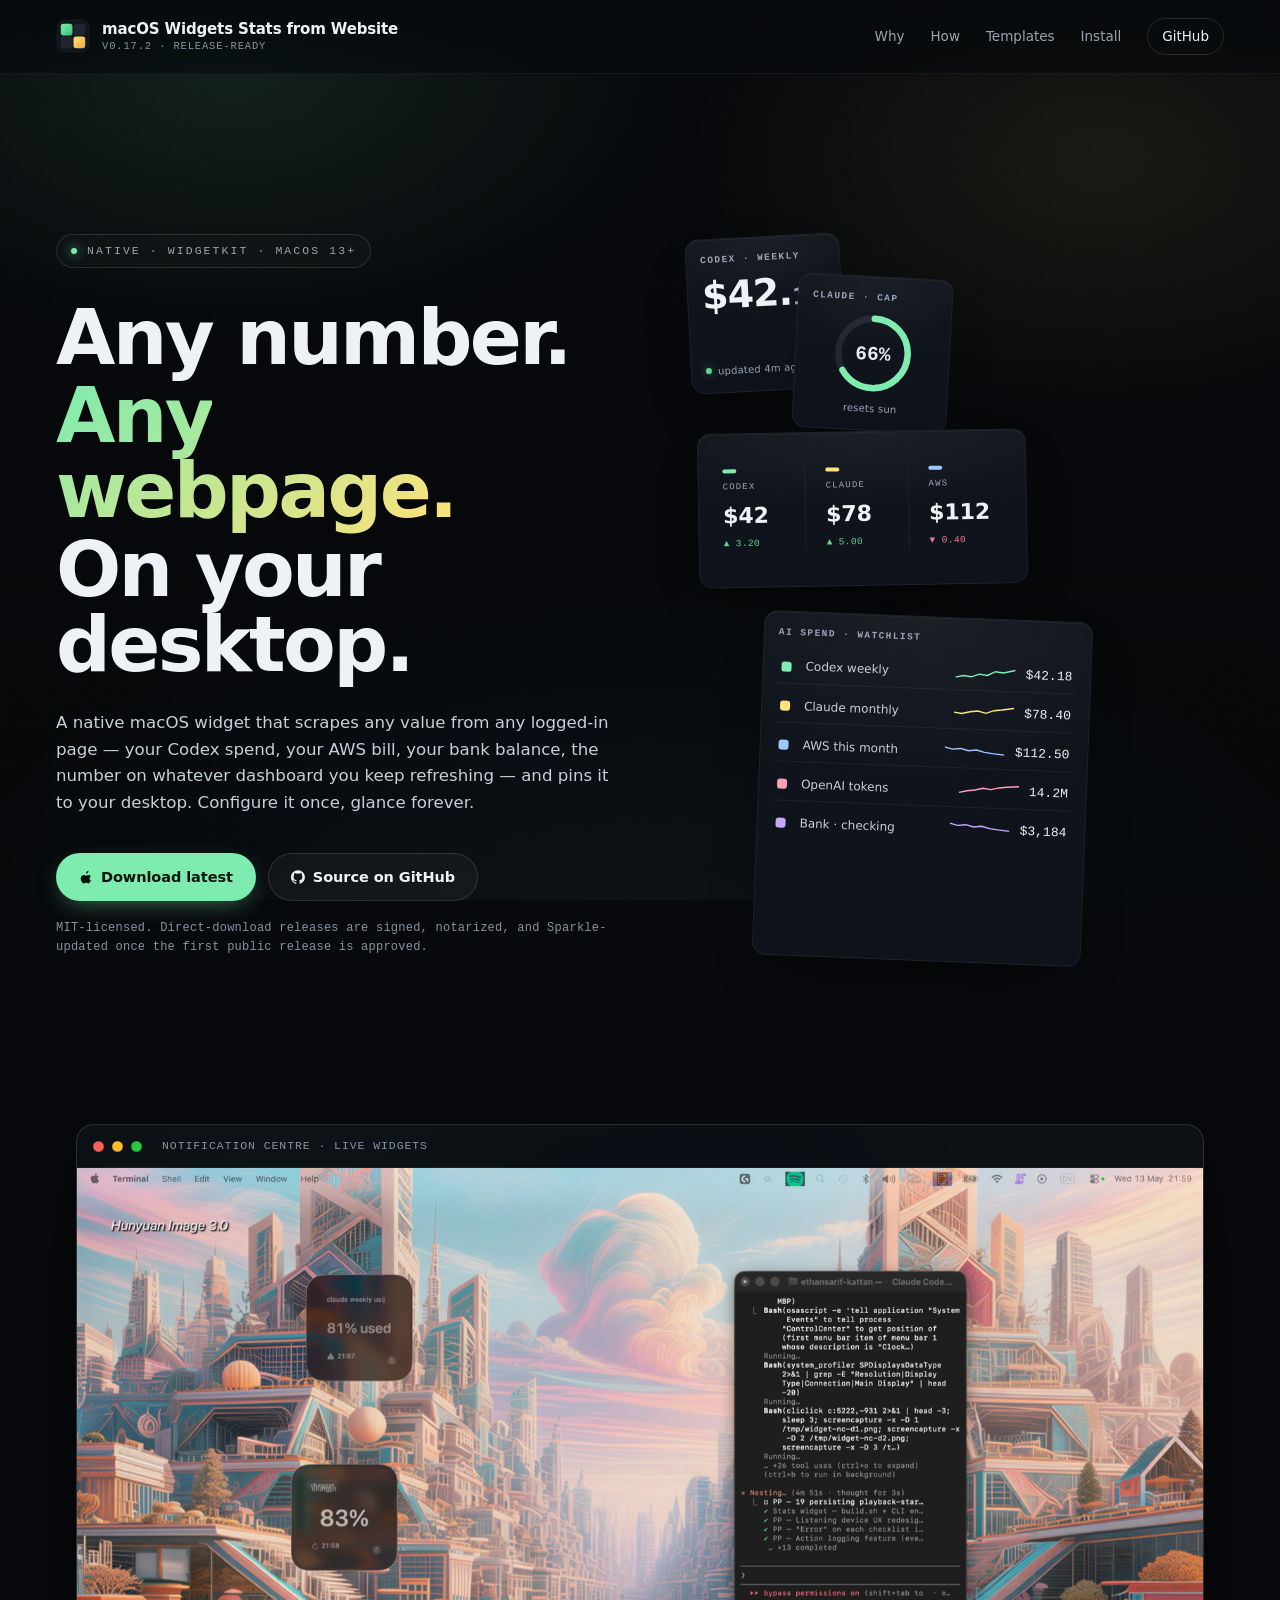
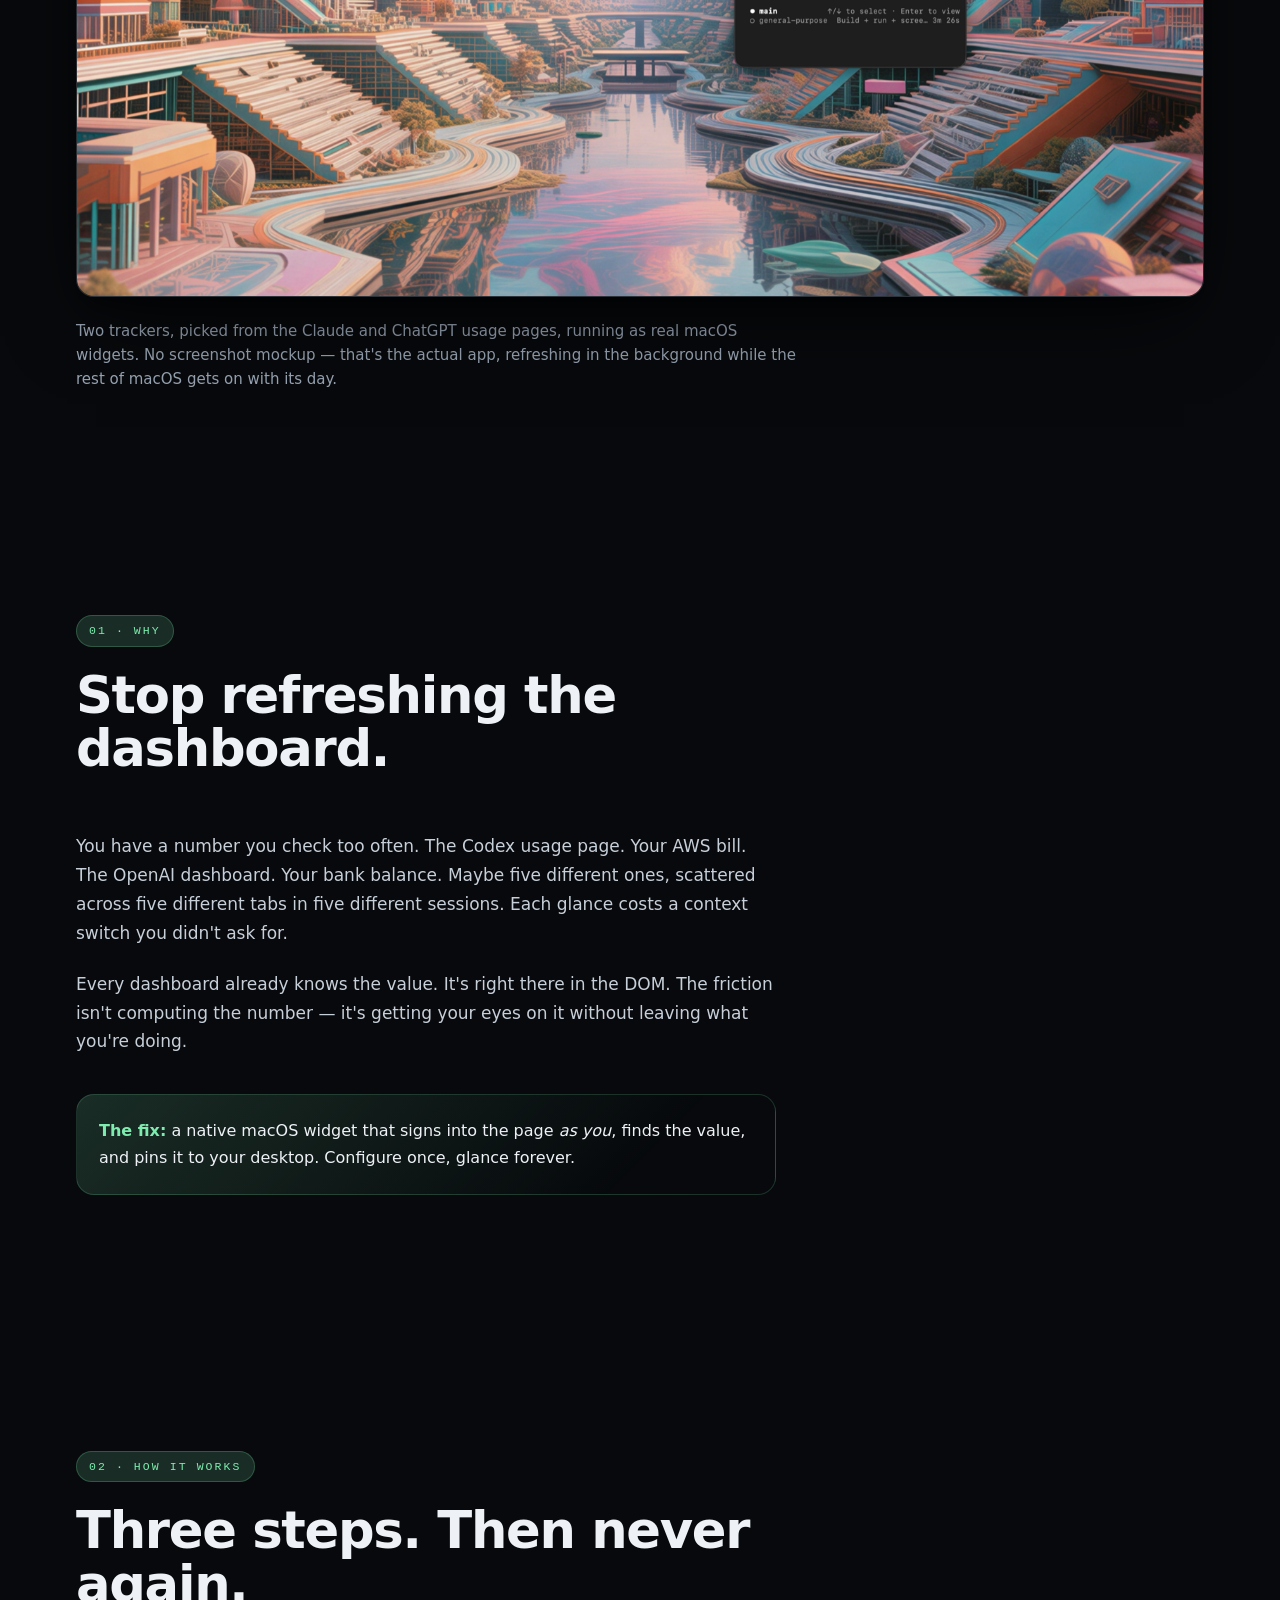
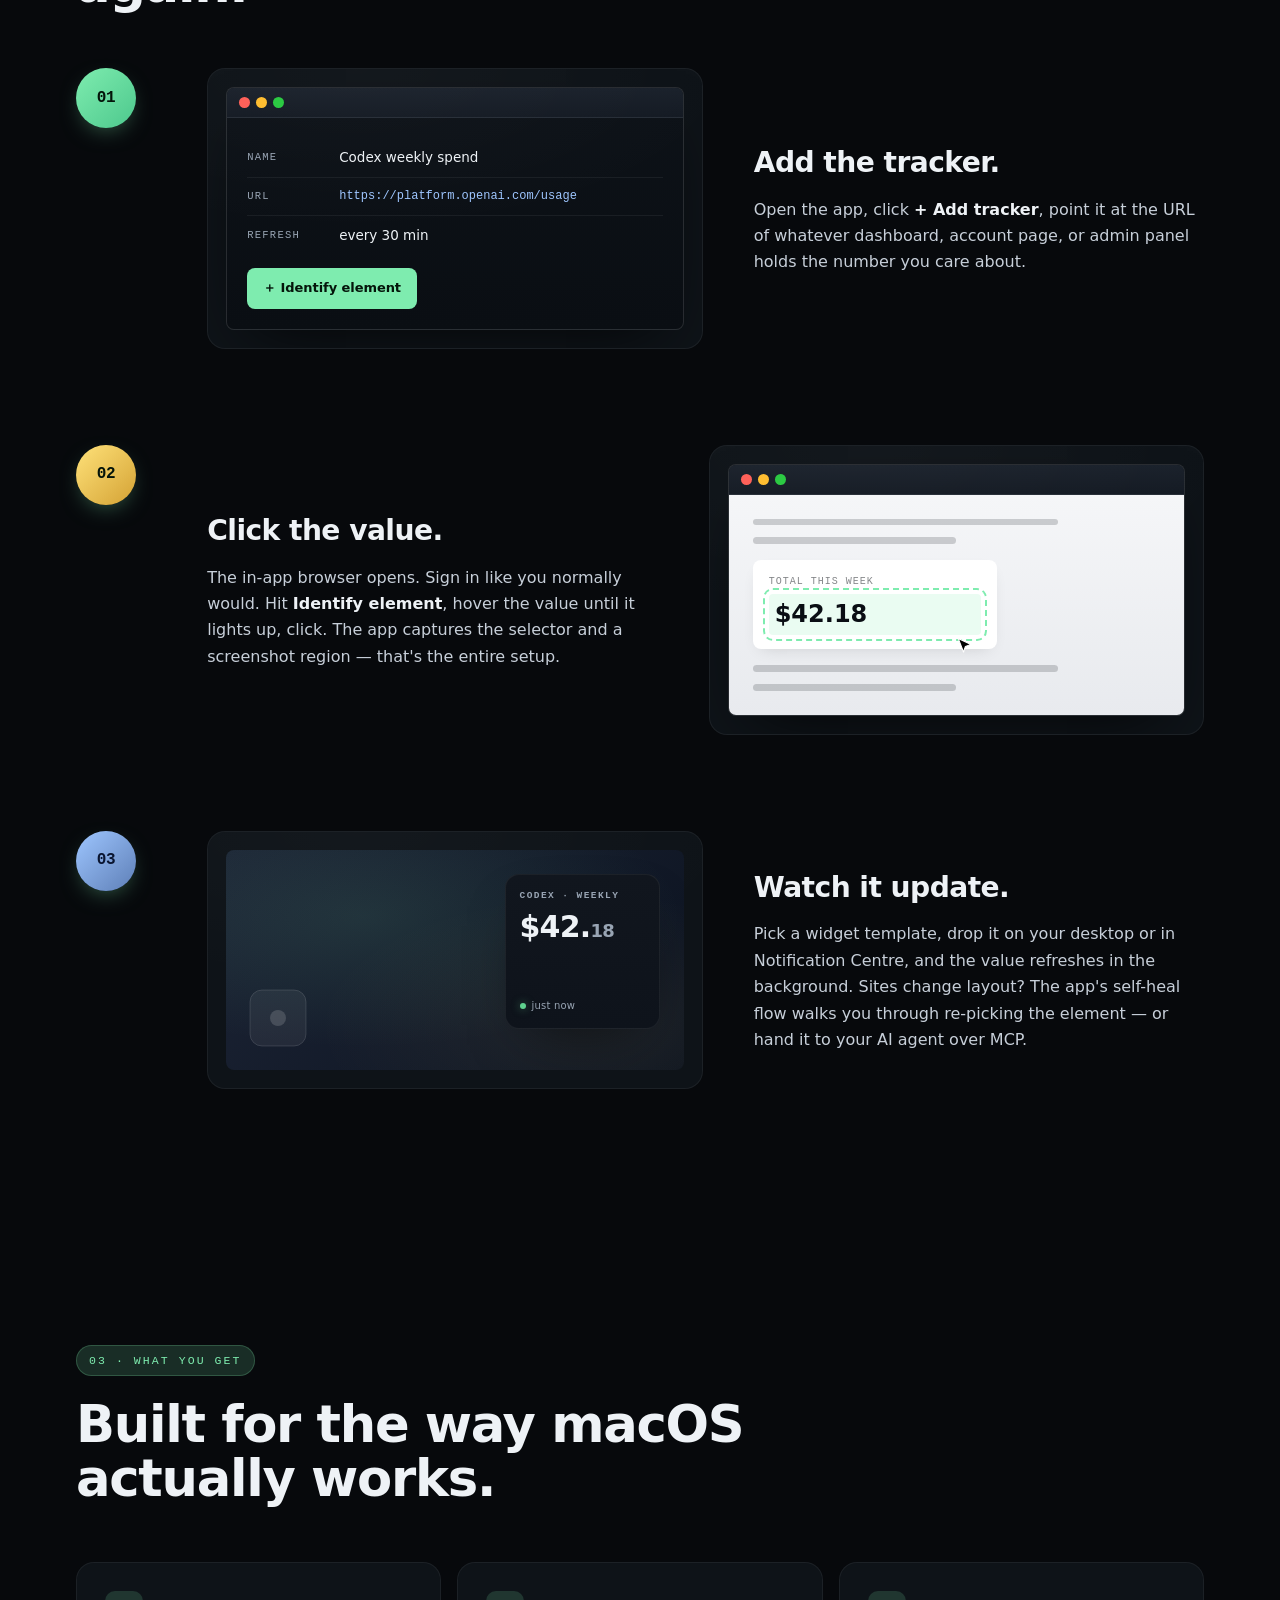
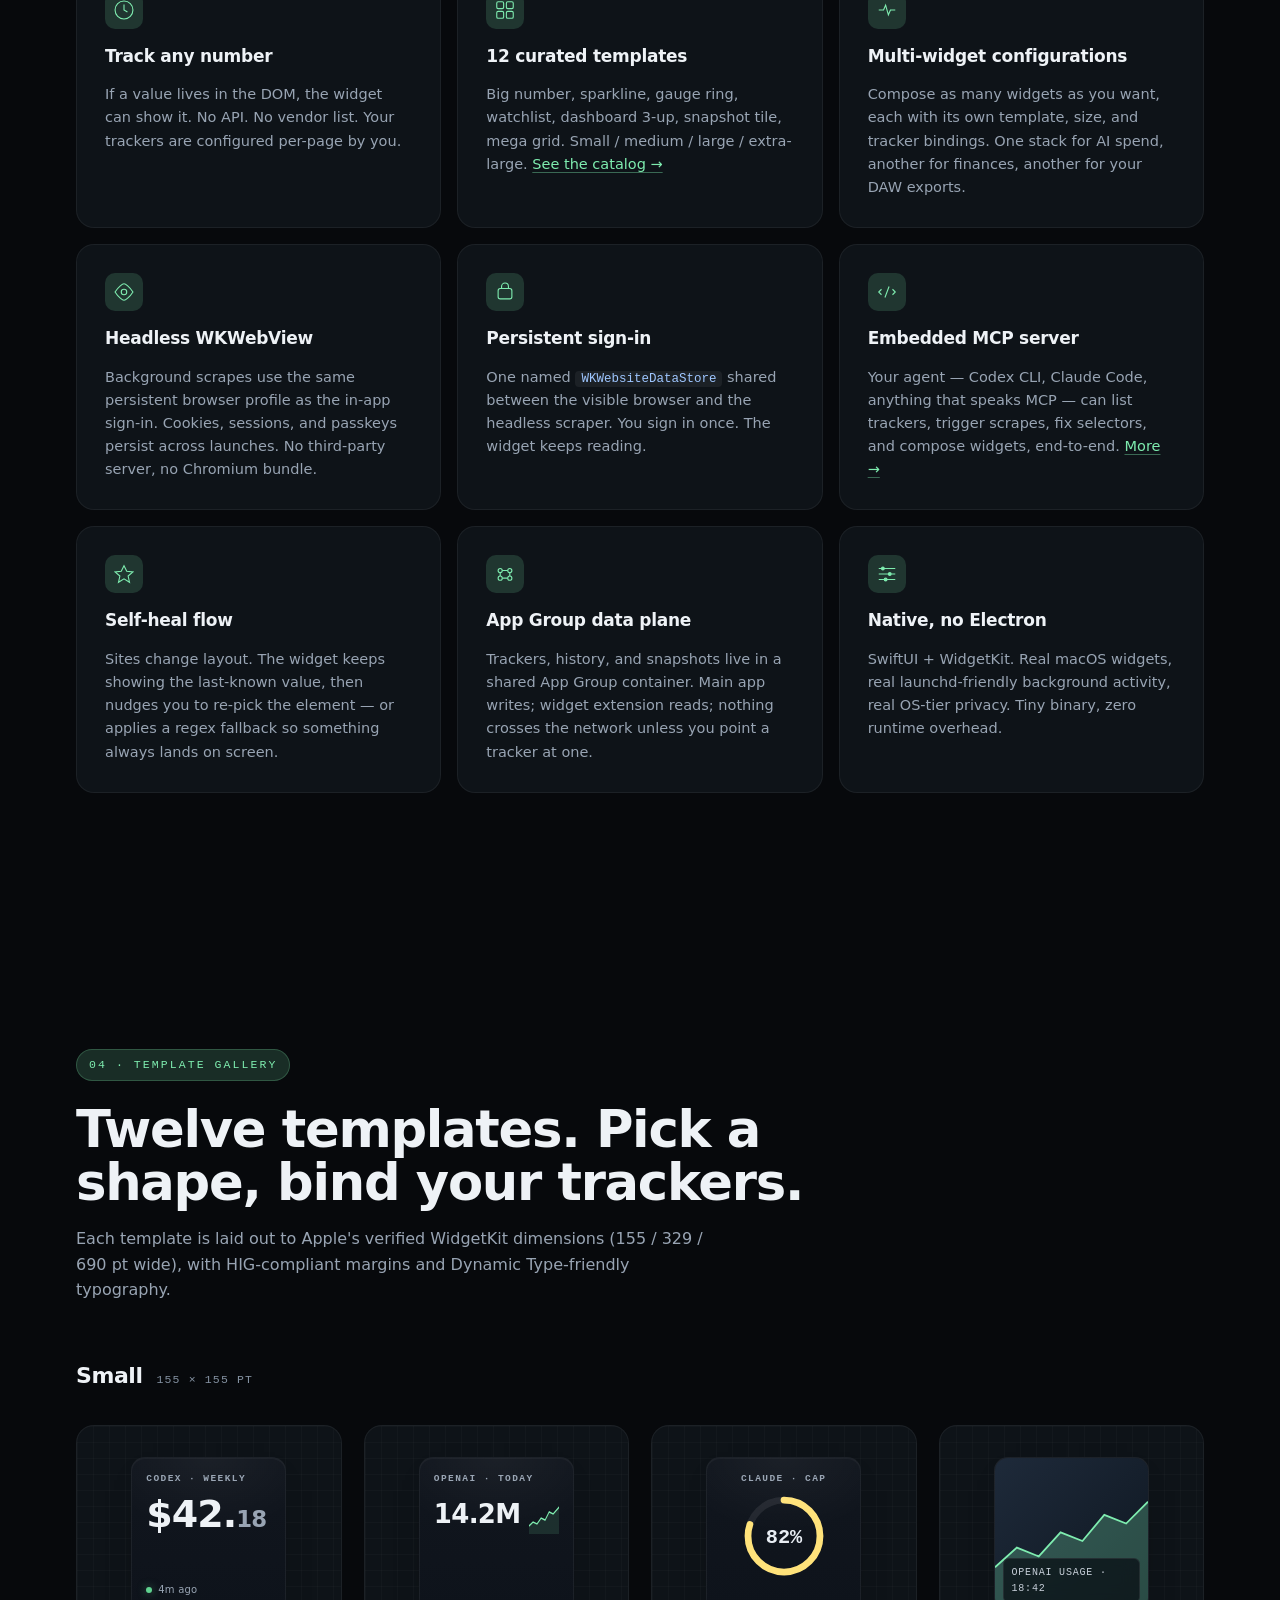
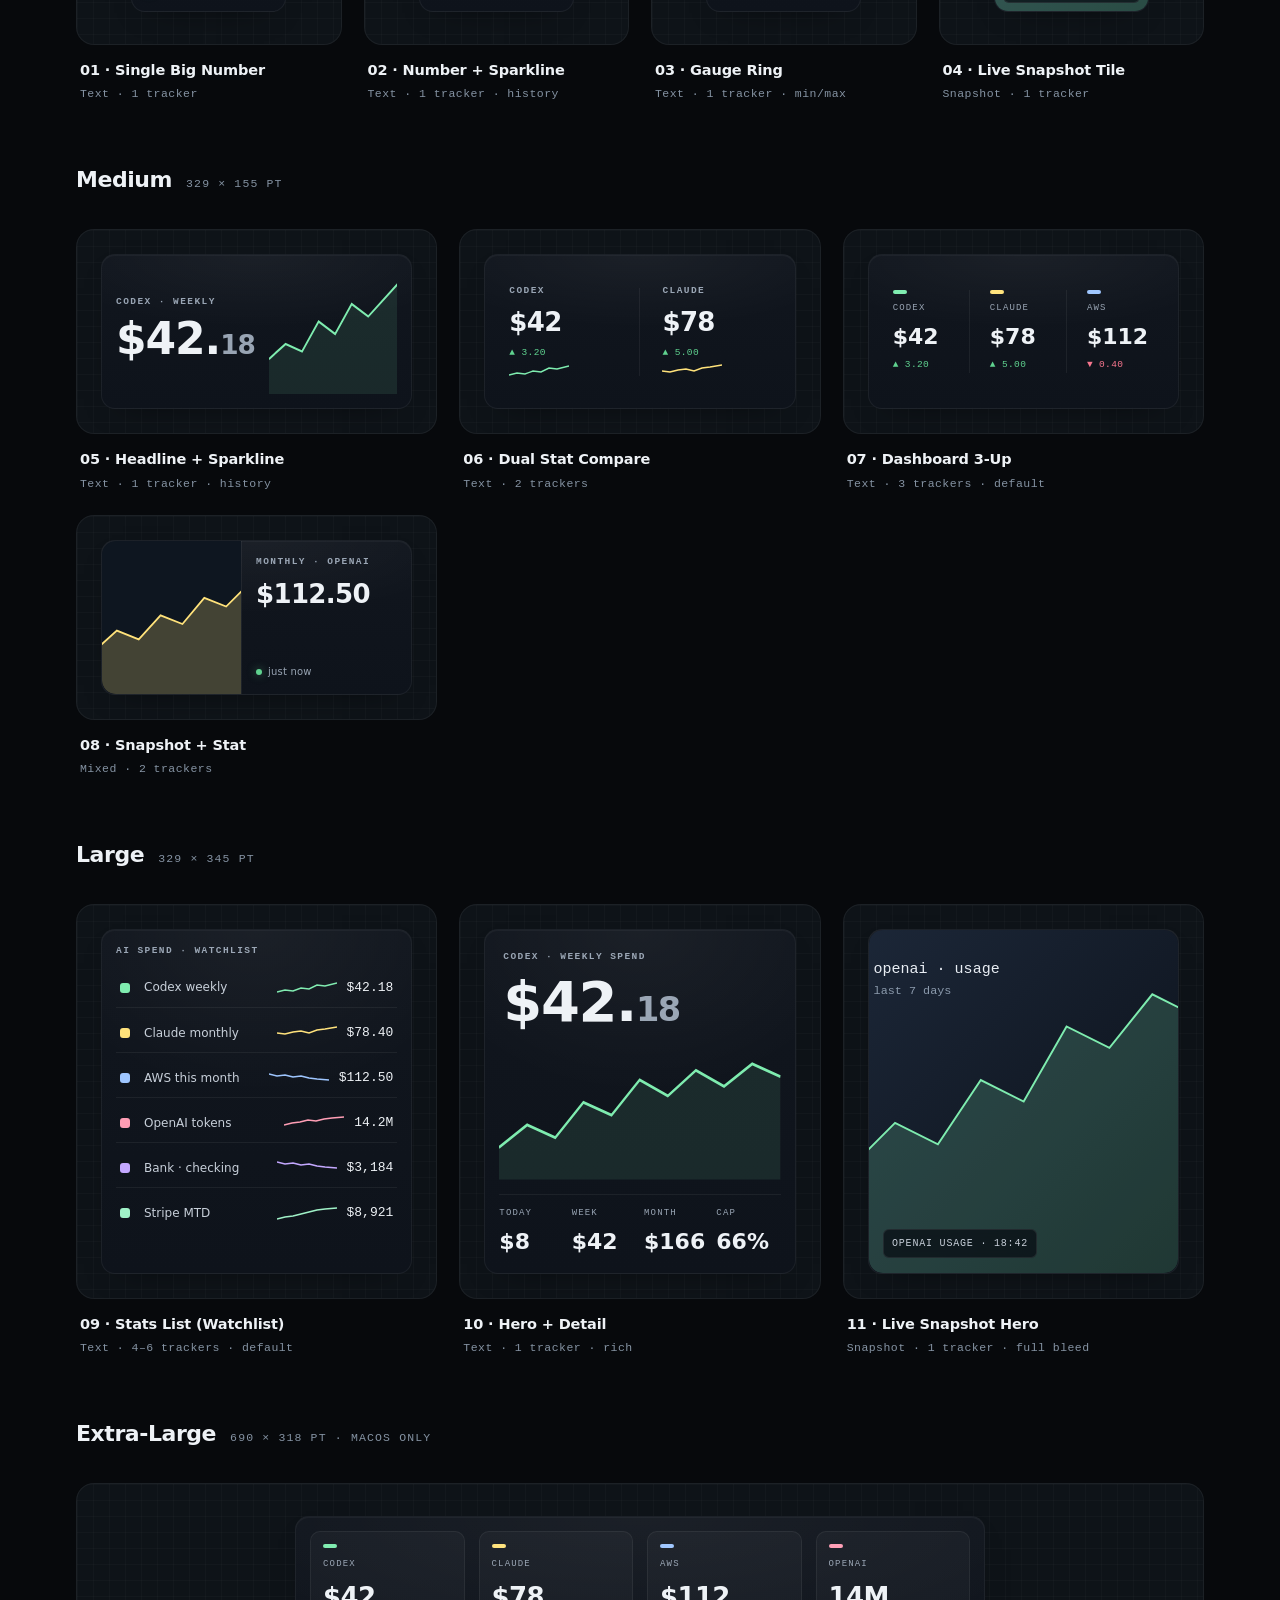
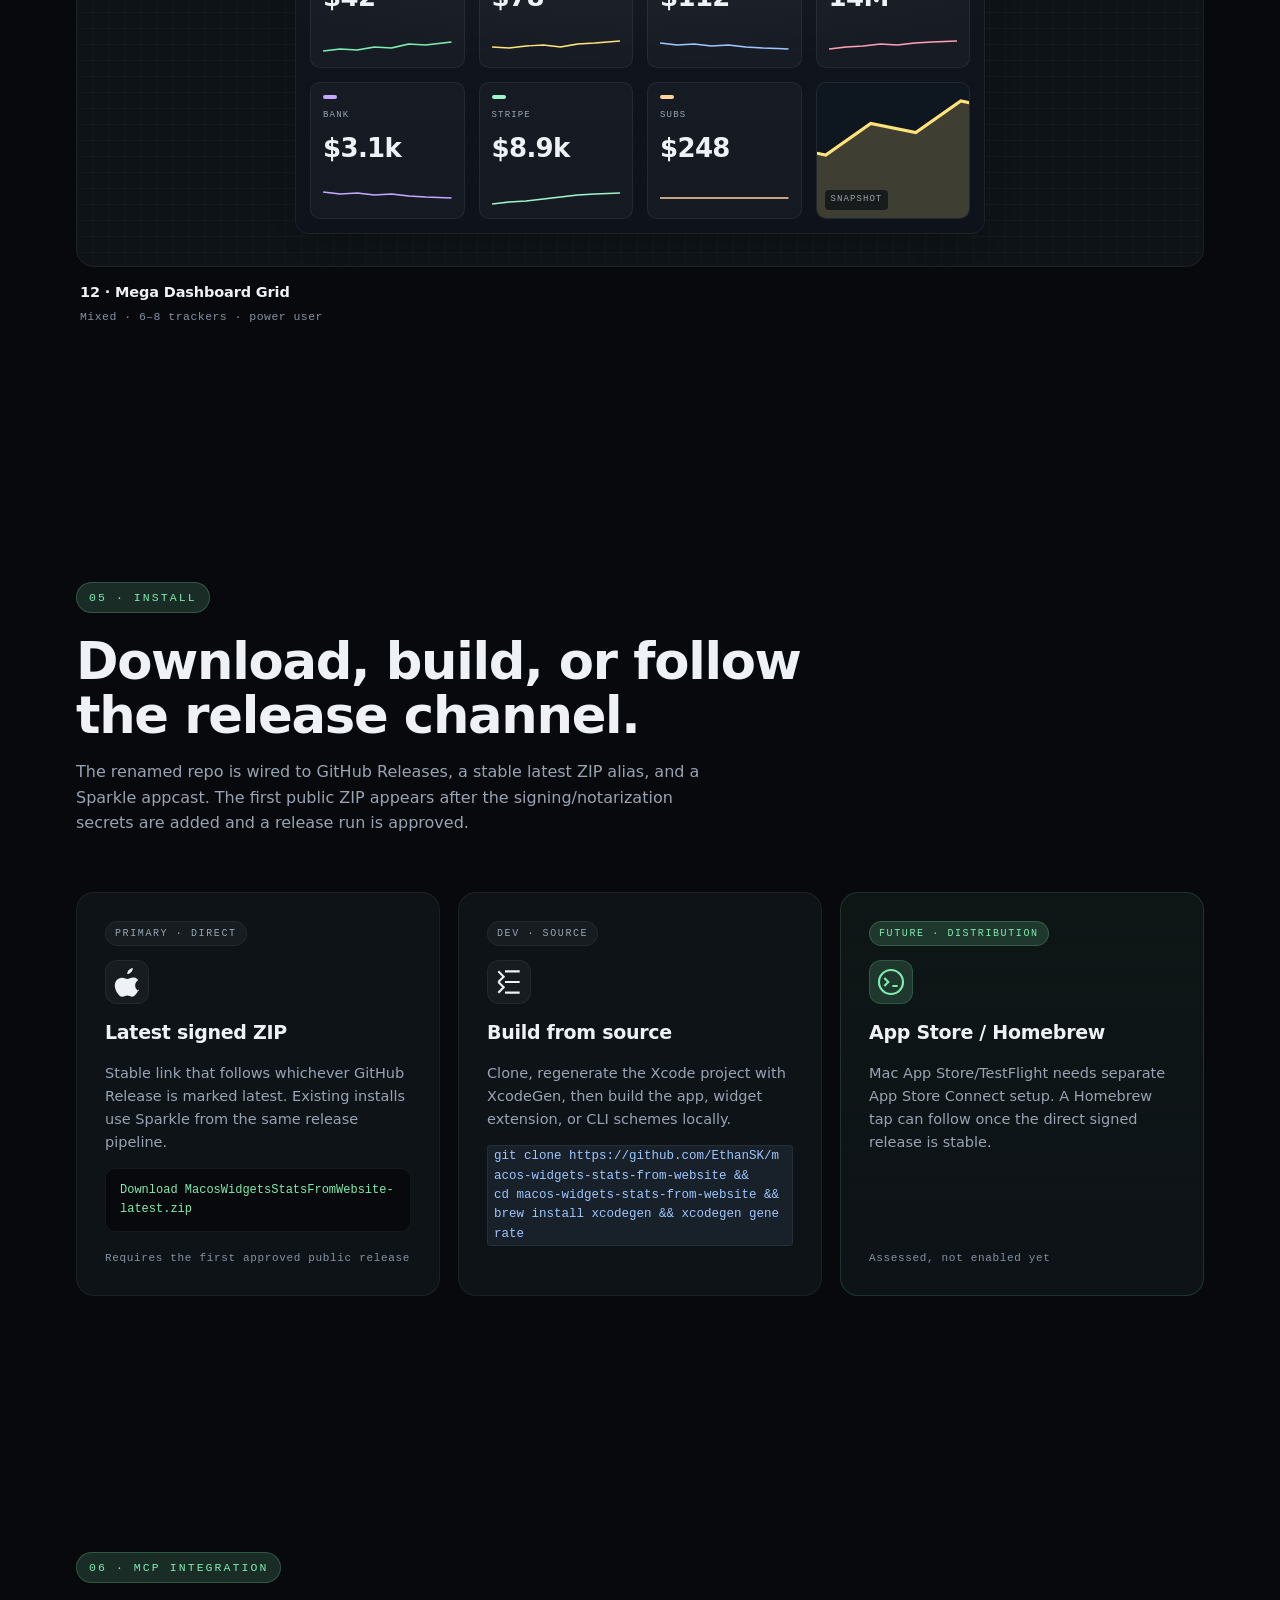
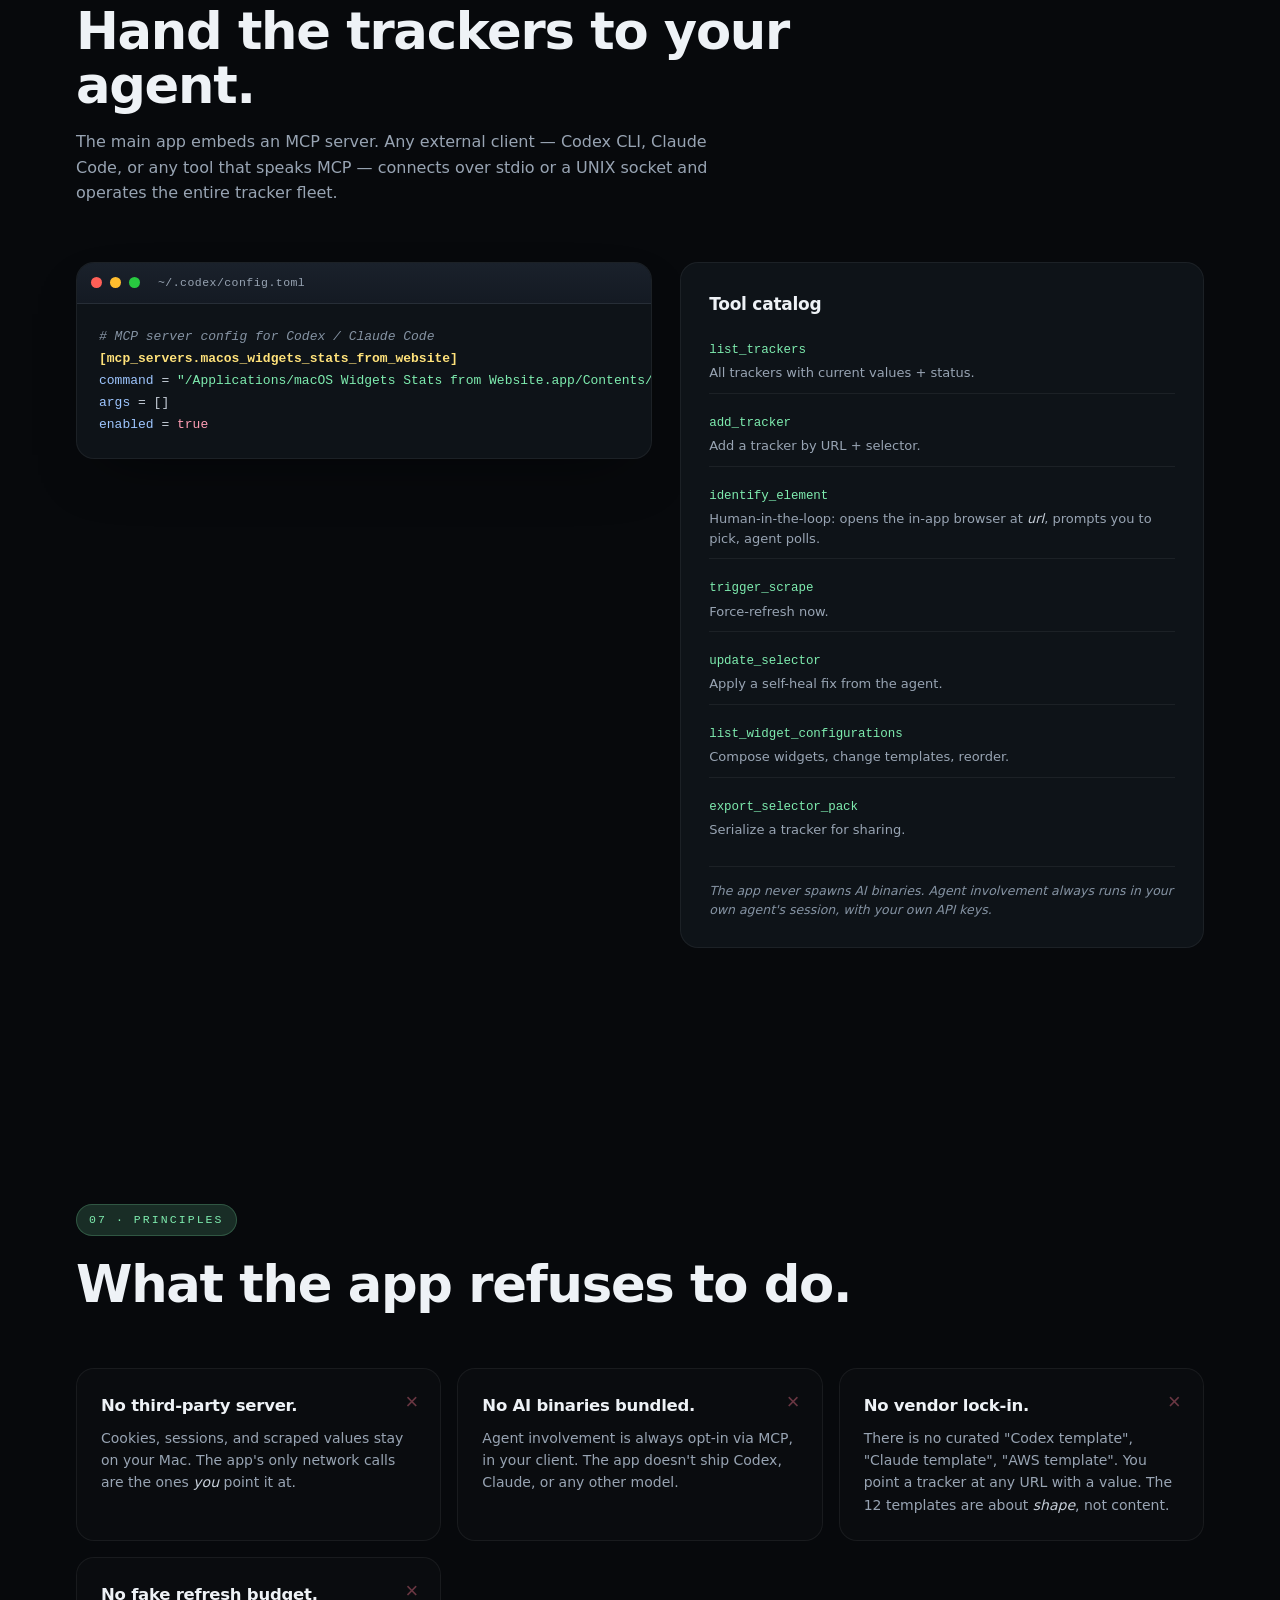
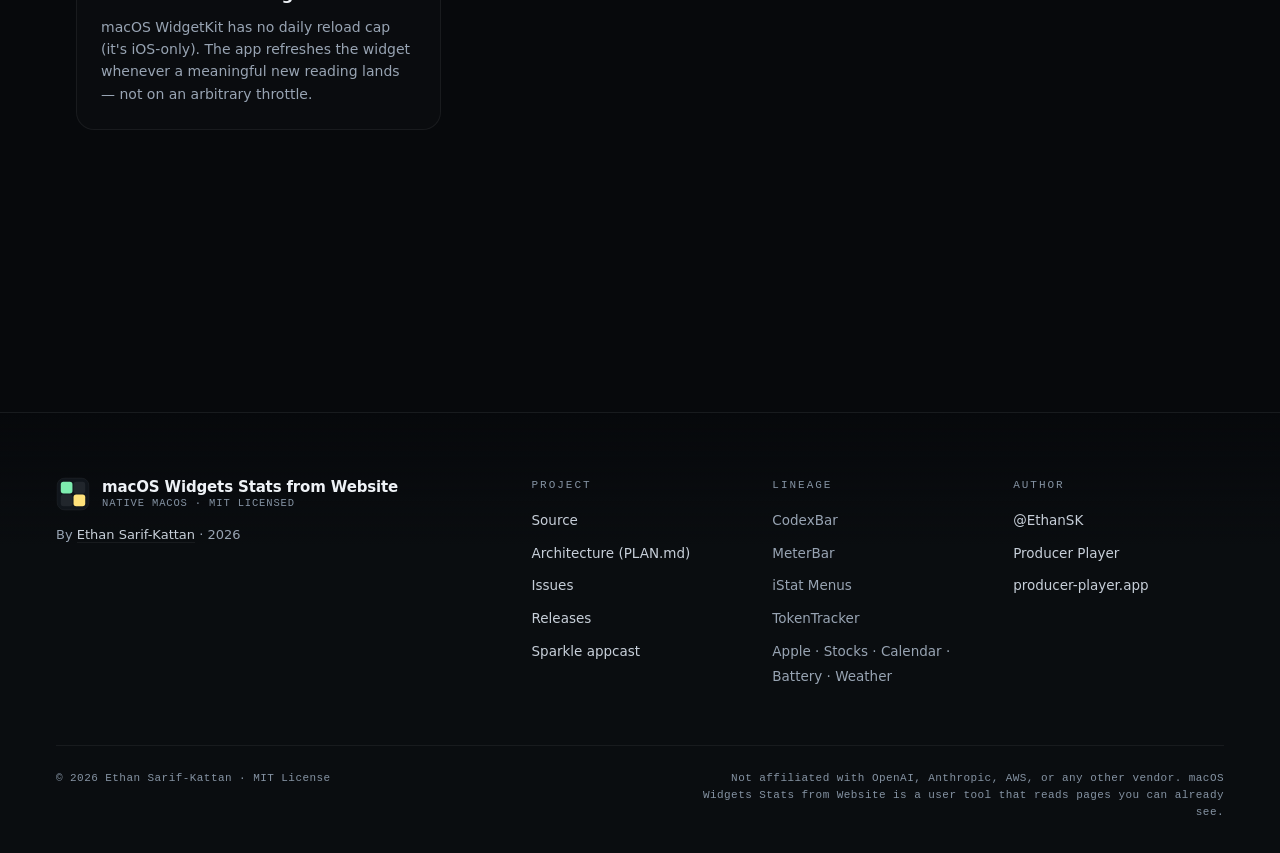
==== index.html @ af900ccc "site: add real-widget proof shot, bump to v0.17.2, link appcast - New "proof" section after the hero" ====
<!doctype html>
<html lang="en">
  <head>
    <meta charset="UTF-8" />
    <meta name="viewport" content="width=device-width, initial-scale=1.0" />
    <title>macOS Widgets Stats from Website — Native widgets for any number on any webpage</title>
    <meta
      name="description"
      content="A native macOS WidgetKit app that surfaces any number from any logged-in webpage to your desktop. Configure it once, glance forever. No tabs, no dashboards, no context-switching."
    />
    <meta name="robots" content="index, follow, max-image-preview:large" />
    <link rel="canonical" href="https://ethansk.github.io/macos-widgets-stats-from-website/" />
    <meta name="application-name" content="macOS Widgets Stats from Website" />
    <meta name="apple-mobile-web-app-title" content="macOS Widgets Stats from Website" />
    <meta name="theme-color" content="#0a0d10" />
    <link rel="icon" href="data:image/svg+xml,%3Csvg xmlns='http://www.w3.org/2000/svg' viewBox='0 0 64 64'%3E%3Crect width='64' height='64' rx='14' fill='%230a0d10'/%3E%3Crect x='8' y='8' width='22' height='22' rx='5' fill='%237eecaf'/%3E%3Crect x='34' y='8' width='22' height='22' rx='5' fill='%23ffffff' fill-opacity='0.08'/%3E%3Crect x='8' y='34' width='22' height='22' rx='5' fill='%23ffffff' fill-opacity='0.08'/%3E%3Crect x='34' y='34' width='22' height='22' rx='5' fill='%23ffe27a'/%3E%3C/svg%3E" />
    <link rel="stylesheet" href="styles.css" />

    <!-- Open Graph -->
    <meta property="og:site_name" content="macOS Widgets Stats from Website" />
    <meta property="og:type" content="website" />
    <meta property="og:locale" content="en_GB" />
    <meta property="og:url" content="https://ethansk.github.io/macos-widgets-stats-from-website/" />
    <meta property="og:title" content="macOS Widgets Stats from Website — Native widgets for any number on any webpage" />
    <meta property="og:description" content="A native macOS WidgetKit app that surfaces any number from any logged-in webpage to your desktop. Configure it once, glance forever." />
    <meta property="og:image" content="https://ethansk.github.io/macos-widgets-stats-from-website/assets/og-image.svg" />

    <meta name="twitter:card" content="summary_large_image" />
    <meta name="twitter:title" content="macOS Widgets Stats from Website — Native widgets for any number on any webpage" />
    <meta name="twitter:description" content="A native macOS WidgetKit app that surfaces any number from any logged-in webpage to your desktop." />
    <meta name="twitter:image" content="https://ethansk.github.io/macos-widgets-stats-from-website/assets/og-image.svg" />

    <script type="application/ld+json">
      {
        "@context": "https://schema.org",
        "@type": "SoftwareApplication",
        "name": "macOS Widgets Stats from Website",
        "applicationCategory": "UtilityApplication",
        "operatingSystem": "macOS 13+",
        "description": "A native macOS WidgetKit app that surfaces any number from any logged-in webpage to your desktop.",
        "url": "https://ethansk.github.io/macos-widgets-stats-from-website/",
        "downloadUrl": "https://github.com/EthanSK/macos-widgets-stats-from-website/releases/latest/download/MacosWidgetsStatsFromWebsite-latest.zip",
        "sameAs": "https://github.com/EthanSK/macos-widgets-stats-from-website",
        "license": "https://opensource.org/license/mit"
      }
    </script>
  </head>
  <body>
    <div class="grain" aria-hidden="true"></div>
    <div class="ambient" aria-hidden="true"></div>

    <header class="topbar">
      <a class="brand" href="#top">
        <svg class="brand-mark" viewBox="0 0 64 64" aria-hidden="true">
          <rect x="2" y="2" width="60" height="60" rx="14" fill="#11161c" stroke="rgba(255,255,255,0.08)" stroke-width="1.2"/>
          <rect x="9" y="9" width="22" height="22" rx="5" fill="url(#g1)"/>
          <rect x="33" y="9" width="22" height="22" rx="5" fill="rgba(255,255,255,0.07)"/>
          <rect x="9" y="33" width="22" height="22" rx="5" fill="rgba(255,255,255,0.07)"/>
          <rect x="33" y="33" width="22" height="22" rx="5" fill="url(#g2)"/>
          <defs>
            <linearGradient id="g1" x1="0" x2="1" y1="0" y2="1">
              <stop offset="0" stop-color="#7eecaf"/>
              <stop offset="1" stop-color="#34c474"/>
            </linearGradient>
            <linearGradient id="g2" x1="0" x2="1" y1="0" y2="1">
              <stop offset="0" stop-color="#ffe27a"/>
              <stop offset="1" stop-color="#f0a93b"/>
            </linearGradient>
          </defs>
        </svg>
        <span class="brand-words">
          <span class="brand-name">macOS Widgets Stats from Website</span>
          <span class="brand-sub">v0.17.2 · release-ready</span>
        </span>
      </a>
      <nav class="topnav" aria-label="Primary">
        <a href="#why">Why</a>
        <a href="#how">How</a>
        <a href="#templates">Templates</a>
        <a href="#install">Install</a>
        <a href="https://github.com/EthanSK/macos-widgets-stats-from-website" class="topnav-github" rel="noopener">GitHub</a>
      </nav>
    </header>

    <main id="top">
      <!-- ───────────── HERO ───────────── -->
      <section class="hero">
        <div class="hero-inner">
          <p class="hero-eyebrow"><span class="dot"></span>NATIVE · WIDGETKIT · MACOS 13+</p>
          <h1 class="hero-title">
            <span class="hero-line">Any number.</span>
            <span class="hero-line"><span class="hero-accent">Any webpage.</span></span>
            <span class="hero-line">On your desktop.</span>
          </h1>
          <p class="hero-tag">
            A native macOS widget that scrapes any value from any logged-in
            page — your Codex spend, your AWS bill, your bank balance, the
            number on whatever dashboard you keep refreshing — and pins it
            to your desktop. Configure it once, glance forever.
          </p>
          <div class="hero-cta">
            <a class="btn btn-primary" href="https://github.com/EthanSK/macos-widgets-stats-from-website/releases/latest/download/MacosWidgetsStatsFromWebsite-latest.zip" rel="noopener">
              <svg width="14" height="14" viewBox="0 0 24 24" fill="currentColor" aria-hidden="true"><path d="M16.365 1.43c0 1.14-.493 2.27-1.177 3.08-.744.9-1.99 1.57-2.987 1.57-.12-1.03.396-2.13 1.077-2.99.764-.9 2.02-1.49 2.937-1.66.05.34.15.68.15 1zm4.565 15.71c-.03.07-.46 1.58-1.55 3.14-.95 1.34-1.94 2.71-3.5 2.71-1.55 0-1.94-.92-3.69-.92-1.71 0-2.34.94-3.75.94-1.55 0-2.59-1.27-3.59-2.61-1.62-2.21-2.85-6.18-1.21-8.93.97-1.65 2.83-2.69 4.78-2.69 1.5 0 2.92.99 3.84.99.93 0 2.67-1.13 4.32-1.13.69 0 2.59.06 3.81 2.07-.1.06-2.27 1.32-2.25 3.95.03 3.13 2.74 4.17 2.78 4.18z"/></svg>
              Download latest
            </a>
            <a class="btn btn-ghost" href="https://github.com/EthanSK/macos-widgets-stats-from-website" rel="noopener">
              <svg width="14" height="14" viewBox="0 0 24 24" fill="currentColor" aria-hidden="true"><path d="M12 .5C5.4.5 0 5.9 0 12.5c0 5.3 3.4 9.7 8.2 11.3.6.1.8-.3.8-.6v-2.1c-3.3.7-4-1.6-4-1.6-.5-1.4-1.3-1.8-1.3-1.8-1.1-.7.1-.7.1-.7 1.2.1 1.8 1.2 1.8 1.2 1.1 1.8 2.8 1.3 3.5 1 .1-.8.4-1.3.7-1.6-2.7-.3-5.5-1.3-5.5-5.9 0-1.3.5-2.4 1.2-3.2-.1-.3-.5-1.5.1-3.2 0 0 1-.3 3.3 1.2.9-.3 2-.4 3-.4s2 .1 3 .4c2.3-1.5 3.3-1.2 3.3-1.2.7 1.7.2 2.9.1 3.2.8.8 1.2 1.9 1.2 3.2 0 4.6-2.8 5.6-5.5 5.9.4.4.8 1.1.8 2.2v3.3c0 .3.2.7.8.6 4.8-1.6 8.2-6 8.2-11.3C24 5.9 18.6.5 12 .5z"/></svg>
              Source on GitHub
            </a>
          </div>
          <p class="hero-note">MIT-licensed. Direct-download releases are signed, notarized, and Sparkle-updated once the first public release is approved.</p>
        </div>

        <!-- Hero composition: floating widget tiles -->
        <div class="hero-stage" aria-hidden="true">
          <div class="hero-grid">
            <!-- Tile 1: small big number -->
            <div class="tile tile-small tile-1" style="--delay: 0.05s">
              <div class="tile-title">CODEX · WEEKLY</div>
              <div class="tile-hero">$42.<span class="tile-hero-cents">18</span></div>
              <div class="tile-foot"><span class="tile-dot tile-dot-good"></span>updated 4m ago</div>
            </div>

            <!-- Tile 2: gauge ring -->
            <div class="tile tile-small tile-2" style="--delay: 0.15s">
              <div class="tile-title">CLAUDE · CAP</div>
              <svg class="tile-ring" viewBox="0 0 80 80">
                <circle cx="40" cy="40" r="32" fill="none" stroke="rgba(255,255,255,0.08)" stroke-width="6"/>
                <circle cx="40" cy="40" r="32" fill="none" stroke="#7eecaf" stroke-width="6" stroke-dasharray="201" stroke-dashoffset="68" stroke-linecap="round" transform="rotate(-90 40 40)"/>
                <text x="40" y="46" text-anchor="middle" fill="#e8edf3" font-size="18" font-weight="600" font-family="ui-monospace, SFMono-Regular, monospace">66%</text>
              </svg>
              <div class="tile-foot tile-foot-tight">resets sun</div>
            </div>

            <!-- Tile 3: medium dashboard 3-up -->
            <div class="tile tile-medium tile-3" style="--delay: 0.25s">
              <div class="tile-3up">
                <div class="tile-3up-col">
                  <div class="tile-chip" style="--chip:#7eecaf"></div>
                  <div class="tile-3up-title">CODEX</div>
                  <div class="tile-3up-val">$42</div>
                  <div class="tile-3up-delta delta-up">▲ 3.20</div>
                </div>
                <div class="tile-3up-col">
                  <div class="tile-chip" style="--chip:#ffe27a"></div>
                  <div class="tile-3up-title">CLAUDE</div>
                  <div class="tile-3up-val">$78</div>
                  <div class="tile-3up-delta delta-up">▲ 5.00</div>
                </div>
                <div class="tile-3up-col">
                  <div class="tile-chip" style="--chip:#9ec6ff"></div>
                  <div class="tile-3up-title">AWS</div>
                  <div class="tile-3up-val">$112</div>
                  <div class="tile-3up-delta delta-down">▼ 0.40</div>
                </div>
              </div>
            </div>

            <!-- Tile 4: large stats list -->
            <div class="tile tile-large tile-4" style="--delay: 0.35s">
              <div class="tile-title tile-title-pad">AI SPEND · WATCHLIST</div>
              <ul class="tile-list">
                <li><span class="tile-chip" style="--chip:#7eecaf"></span><span class="tile-list-name">Codex weekly</span><svg class="tile-spark" viewBox="0 0 60 16" preserveAspectRatio="none"><polyline fill="none" stroke="#7eecaf" stroke-width="1.4" points="0,12 8,10 16,11 24,8 32,9 40,5 48,6 60,3"/></svg><span class="tile-list-val">$42.18</span></li>
                <li><span class="tile-chip" style="--chip:#ffe27a"></span><span class="tile-list-name">Claude monthly</span><svg class="tile-spark" viewBox="0 0 60 16" preserveAspectRatio="none"><polyline fill="none" stroke="#ffe27a" stroke-width="1.4" points="0,8 8,9 16,7 24,6 32,8 40,5 48,4 60,2"/></svg><span class="tile-list-val">$78.40</span></li>
                <li><span class="tile-chip" style="--chip:#9ec6ff"></span><span class="tile-list-name">AWS this month</span><svg class="tile-spark" viewBox="0 0 60 16" preserveAspectRatio="none"><polyline fill="none" stroke="#9ec6ff" stroke-width="1.4" points="0,4 8,6 16,5 24,7 32,6 40,8 48,9 60,10"/></svg><span class="tile-list-val">$112.50</span></li>
                <li><span class="tile-chip" style="--chip:#ff9eb5"></span><span class="tile-list-name">OpenAI tokens</span><svg class="tile-spark" viewBox="0 0 60 16" preserveAspectRatio="none"><polyline fill="none" stroke="#ff9eb5" stroke-width="1.4" points="0,10 8,8 16,7 24,5 32,6 40,4 48,3 60,2"/></svg><span class="tile-list-val">14.2M</span></li>
                <li><span class="tile-chip" style="--chip:#c4a8ff"></span><span class="tile-list-name">Bank · checking</span><svg class="tile-spark" viewBox="0 0 60 16" preserveAspectRatio="none"><polyline fill="none" stroke="#c4a8ff" stroke-width="1.4" points="0,2 8,4 16,3 24,5 32,4 40,6 48,7 60,8"/></svg><span class="tile-list-val">$3,184</span></li>
              </ul>
            </div>
          </div>
        </div>
      </section>

      <!-- ───────────── PROOF SHOT ───────────── -->
      <section id="proof" class="section section-proof">
        <div class="proof-frame">
          <div class="proof-bar" aria-hidden="true">
            <span class="proof-dot proof-dot-r"></span>
            <span class="proof-dot proof-dot-y"></span>
            <span class="proof-dot proof-dot-g"></span>
            <span class="proof-title">Notification Centre · live widgets</span>
          </div>
          <img
            class="proof-img"
            src="assets/widgets-real.png"
            width="1600" height="1034"
            alt="Two macOS widgets in Notification Centre: a Claude usage tracker showing 81% used and a ChatGPT usage tracker showing 83%, layered over a desktop background."
            loading="lazy"
            decoding="async" />
        </div>
        <p class="proof-caption">
          Two trackers, picked from the Claude and ChatGPT usage pages,
          running as real macOS widgets. No screenshot mockup — that's the
          actual app, refreshing in the background while the rest of macOS
          gets on with its day.
        </p>
      </section>

      <!-- ───────────── WHY ───────────── -->
      <section id="why" class="section section-why">
        <div class="section-head">
          <p class="kicker">01 · WHY</p>
          <h2>Stop refreshing the dashboard.</h2>
        </div>
        <div class="prose">
          <p>
            You have a number you check too often. The Codex usage page.
            Your AWS bill. The OpenAI dashboard. Your bank balance. Maybe
            five different ones, scattered across five different tabs in
            five different sessions. Each glance costs a context switch
            you didn't ask for.
          </p>
          <p>
            Every dashboard already knows the value. It's right there in
            the DOM. The friction isn't computing the number — it's
            getting your eyes on it without leaving what you're doing.
          </p>
          <p class="prose-callout">
            <strong>The fix:</strong> a native macOS widget that signs into the page <em>as you</em>, finds the value, and pins it to your desktop. Configure once, glance forever.
          </p>
        </div>
      </section>

      <!-- ───────────── HOW ───────────── -->
      <section id="how" class="section section-how">
        <div class="section-head">
          <p class="kicker">02 · HOW IT WORKS</p>
          <h2>Three steps. Then never again.</h2>
        </div>

        <ol class="steps">
          <li class="step">
            <div class="step-num"><span>01</span></div>
            <div class="step-illustration step-illu-1" aria-hidden="true">
              <div class="window">
                <div class="window-bar"><span></span><span></span><span></span></div>
                <div class="window-body">
                  <div class="form-row"><span class="form-label">Name</span><span class="form-input">Codex weekly spend</span></div>
                  <div class="form-row"><span class="form-label">URL</span><span class="form-input form-mono">https://platform.openai.com/usage</span></div>
                  <div class="form-row"><span class="form-label">Refresh</span><span class="form-input">every 30 min</span></div>
                  <span class="form-btn" role="presentation">＋ Identify element</span>
                </div>
              </div>
            </div>
            <div class="step-copy">
              <h3>Add the tracker.</h3>
              <p>Open the app, click <strong>+ Add tracker</strong>, point it at the URL of whatever dashboard, account page, or admin panel holds the number you care about.</p>
            </div>
          </li>

          <li class="step step-flip">
            <div class="step-num"><span>02</span></div>
            <div class="step-illustration step-illu-2" aria-hidden="true">
              <div class="window">
                <div class="window-bar"><span></span><span></span><span></span></div>
                <div class="window-body window-body-browser">
                  <div class="browser-page">
                    <div class="browser-text-row"></div>
                    <div class="browser-text-row short"></div>
                    <div class="browser-card">
                      <div class="browser-card-label">Total this week</div>
                      <div class="browser-card-value pulse-target">$42.18</div>
                    </div>
                    <div class="browser-text-row"></div>
                    <div class="browser-text-row short"></div>
                  </div>
                  <div class="browser-cursor"></div>
                </div>
              </div>
            </div>
            <div class="step-copy">
              <h3>Click the value.</h3>
              <p>The in-app browser opens. Sign in like you normally would. Hit <strong>Identify element</strong>, hover the value until it lights up, click. The app captures the selector and a screenshot region — that's the entire setup.</p>
            </div>
          </li>

          <li class="step">
            <div class="step-num"><span>03</span></div>
            <div class="step-illustration step-illu-3" aria-hidden="true">
              <div class="desktop">
                <div class="desktop-tile">
                  <div class="tile-title">CODEX · WEEKLY</div>
                  <div class="tile-hero tile-hero-sm">$42.<span class="tile-hero-cents">18</span></div>
                  <div class="tile-foot"><span class="tile-dot tile-dot-good"></span>just now</div>
                </div>
                <div class="desktop-spark"></div>
              </div>
            </div>
            <div class="step-copy">
              <h3>Watch it update.</h3>
              <p>Pick a widget template, drop it on your desktop or in Notification Centre, and the value refreshes in the background. Sites change layout? The app's self-heal flow walks you through re-picking the element — or hand it to your AI agent over MCP.</p>
            </div>
          </li>
        </ol>
      </section>

      <!-- ───────────── FEATURES ───────────── -->
      <section id="features" class="section section-features">
        <div class="section-head">
          <p class="kicker">03 · WHAT YOU GET</p>
          <h2>Built for the way macOS actually works.</h2>
        </div>

        <div class="features-grid">
          <article class="feat">
            <div class="feat-icon">
              <svg viewBox="0 0 32 32" fill="none" stroke="currentColor" stroke-width="1.6"><circle cx="16" cy="16" r="13"/><path d="M16 8v8l5 3"/></svg>
            </div>
            <h3>Track any number</h3>
            <p>If a value lives in the DOM, the widget can show it. No API. No vendor list. Your trackers are configured per-page by you.</p>
          </article>

          <article class="feat">
            <div class="feat-icon">
              <svg viewBox="0 0 32 32" fill="none" stroke="currentColor" stroke-width="1.6"><rect x="4" y="4" width="10" height="10" rx="2"/><rect x="18" y="4" width="10" height="10" rx="2"/><rect x="4" y="18" width="10" height="10" rx="2"/><rect x="18" y="18" width="10" height="10" rx="2"/></svg>
            </div>
            <h3>12 curated templates</h3>
            <p>Big number, sparkline, gauge ring, watchlist, dashboard 3-up, snapshot tile, mega grid. Small / medium / large / extra-large. <a href="#templates">See the catalog →</a></p>
          </article>

          <article class="feat">
            <div class="feat-icon">
              <svg viewBox="0 0 32 32" fill="none" stroke="currentColor" stroke-width="1.6"><path d="M4 16h7l3-7 4 14 3-7h7"/></svg>
            </div>
            <h3>Multi-widget configurations</h3>
            <p>Compose as many widgets as you want, each with its own template, size, and tracker bindings. One stack for AI spend, another for finances, another for your DAW exports.</p>
          </article>

          <article class="feat">
            <div class="feat-icon">
              <svg viewBox="0 0 32 32" fill="none" stroke="currentColor" stroke-width="1.6"><path d="M3 16C8 8 14 4 16 4s8 4 13 12c-5 8-11 12-13 12S8 24 3 16Z"/><circle cx="16" cy="16" r="4"/></svg>
            </div>
            <h3>Headless WKWebView</h3>
            <p>Background scrapes use the same persistent browser profile as the in-app sign-in. Cookies, sessions, and passkeys persist across launches. No third-party server, no Chromium bundle.</p>
          </article>

          <article class="feat">
            <div class="feat-icon">
              <svg viewBox="0 0 32 32" fill="none" stroke="currentColor" stroke-width="1.6"><rect x="6" y="11" width="20" height="15" rx="3"/><path d="M11 11V8a5 5 0 0 1 10 0v3"/></svg>
            </div>
            <h3>Persistent sign-in</h3>
            <p>One named <code>WKWebsiteDataStore</code> shared between the visible browser and the headless scraper. You sign in once. The widget keeps reading.</p>
          </article>

          <article class="feat">
            <div class="feat-icon">
              <svg viewBox="0 0 32 32" fill="none" stroke="currentColor" stroke-width="1.6"><path d="M8 20l-4-4 4-4M24 12l4 4-4 4M19 8l-6 16"/></svg>
            </div>
            <h3>Embedded MCP server</h3>
            <p>Your agent — Codex CLI, Claude Code, anything that speaks MCP — can list trackers, trigger scrapes, fix selectors, and compose widgets, end-to-end. <a href="#mcp">More →</a></p>
          </article>

          <article class="feat">
            <div class="feat-icon">
              <svg viewBox="0 0 32 32" fill="none" stroke="currentColor" stroke-width="1.6"><path d="M16 4l4 8 9 1-7 6 2 9-8-5-8 5 2-9-7-6 9-1z"/></svg>
            </div>
            <h3>Self-heal flow</h3>
            <p>Sites change layout. The widget keeps showing the last-known value, then nudges you to re-pick the element — or applies a regex fallback so something always lands on screen.</p>
          </article>

          <article class="feat">
            <div class="feat-icon">
              <svg viewBox="0 0 32 32" fill="none" stroke="currentColor" stroke-width="1.6"><circle cx="9" cy="11" r="3"/><circle cx="23" cy="11" r="3"/><circle cx="9" cy="22" r="3"/><circle cx="23" cy="22" r="3"/><path d="M12 11h8M12 22h8M9 14v5M23 14v5"/></svg>
            </div>
            <h3>App Group data plane</h3>
            <p>Trackers, history, and snapshots live in a shared App Group container. Main app writes; widget extension reads; nothing crosses the network unless you point a tracker at one.</p>
          </article>

          <article class="feat">
            <div class="feat-icon">
              <svg viewBox="0 0 32 32" fill="none" stroke="currentColor" stroke-width="1.6"><path d="M4 8h24M4 16h24M4 24h24"/><circle cx="10" cy="8" r="2" fill="currentColor"/><circle cx="20" cy="16" r="2" fill="currentColor"/><circle cx="14" cy="24" r="2" fill="currentColor"/></svg>
            </div>
            <h3>Native, no Electron</h3>
            <p>SwiftUI + WidgetKit. Real macOS widgets, real launchd-friendly background activity, real OS-tier privacy. Tiny binary, zero runtime overhead.</p>
          </article>
        </div>
      </section>

      <!-- ───────────── TEMPLATES ───────────── -->
      <section id="templates" class="section section-templates">
        <div class="section-head">
          <p class="kicker">04 · TEMPLATE GALLERY</p>
          <h2>Twelve templates. Pick a shape, bind your trackers.</h2>
          <p class="section-sub">Each template is laid out to Apple's verified WidgetKit dimensions
            (155 / 329 / 690 pt wide), with HIG-compliant margins and Dynamic
            Type-friendly typography.</p>
        </div>

        <div class="size-stack">
          <h3 class="size-label"><span>Small</span><span class="size-dim">155 × 155 pt</span></h3>
          <div class="gallery gallery-small">
            <figure class="card card-small">
              <div class="card-frame">
                <div class="tile tile-small tile-flat">
                  <div class="tile-title">CODEX · WEEKLY</div>
                  <div class="tile-hero">$42.<span class="tile-hero-cents">18</span></div>
                  <div class="tile-foot"><span class="tile-dot tile-dot-good"></span>4m ago</div>
                </div>
              </div>
              <figcaption><strong>01 · Single Big Number</strong><span>Text · 1 tracker</span></figcaption>
            </figure>

            <figure class="card card-small">
              <div class="card-frame">
                <div class="tile tile-small tile-flat">
                  <div class="tile-title">OPENAI · TODAY</div>
                  <div class="tile-row-split">
                    <div class="tile-hero tile-hero-md">14.2M</div>
                    <svg class="tile-spark-lg" viewBox="0 0 60 30" preserveAspectRatio="none"><path d="M0,22 L8,18 L16,20 L24,14 L32,16 L40,8 L48,10 L60,3" fill="none" stroke="#7eecaf" stroke-width="1.6"/><path d="M0,22 L8,18 L16,20 L24,14 L32,16 L40,8 L48,10 L60,3 L60,30 L0,30 Z" fill="rgba(126,236,175,0.12)"/></svg>
                  </div>
                </div>
              </div>
              <figcaption><strong>02 · Number + Sparkline</strong><span>Text · 1 tracker · history</span></figcaption>
            </figure>

            <figure class="card card-small">
              <div class="card-frame">
                <div class="tile tile-small tile-flat tile-center">
                  <div class="tile-title">CLAUDE · CAP</div>
                  <svg class="tile-ring" viewBox="0 0 80 80">
                    <circle cx="40" cy="40" r="32" fill="none" stroke="rgba(255,255,255,0.08)" stroke-width="6"/>
                    <circle cx="40" cy="40" r="32" fill="none" stroke="#ffe27a" stroke-width="6" stroke-dasharray="201" stroke-dashoffset="40" stroke-linecap="round" transform="rotate(-90 40 40)"/>
                    <text x="40" y="46" text-anchor="middle" fill="#e8edf3" font-size="18" font-weight="600" font-family="ui-monospace, SFMono-Regular, monospace">82%</text>
                  </svg>
                </div>
              </div>
              <figcaption><strong>03 · Gauge Ring</strong><span>Text · 1 tracker · min/max</span></figcaption>
            </figure>

            <figure class="card card-small">
              <div class="card-frame">
                <div class="tile tile-small tile-flat tile-snapshot" aria-label="snapshot tile">
                  <div class="snap-image">
                    <svg viewBox="0 0 140 140" preserveAspectRatio="xMidYMid slice">
                      <defs><linearGradient id="snapg1" x1="0" x2="1" y1="0" y2="1"><stop offset="0" stop-color="#1e2a3a"/><stop offset="1" stop-color="#0e1620"/></linearGradient></defs>
                      <rect width="140" height="140" fill="url(#snapg1)"/>
                      <path d="M0,100 L20,82 L40,90 L60,68 L80,76 L100,52 L120,60 L140,40 L140,140 L0,140 Z" fill="rgba(126,236,175,0.25)"/>
                      <path d="M0,100 L20,82 L40,90 L60,68 L80,76 L100,52 L120,60 L140,40" fill="none" stroke="#7eecaf" stroke-width="1.6"/>
                    </svg>
                  </div>
                  <div class="snap-overlay">openai usage · 18:42</div>
                </div>
              </div>
              <figcaption><strong>04 · Live Snapshot Tile</strong><span>Snapshot · 1 tracker</span></figcaption>
            </figure>
          </div>

          <h3 class="size-label"><span>Medium</span><span class="size-dim">329 × 155 pt</span></h3>
          <div class="gallery gallery-medium">
            <figure class="card card-medium">
              <div class="card-frame">
                <div class="tile tile-medium tile-flat">
                  <div class="tile-medium-row">
                    <div class="tile-medium-left">
                      <div class="tile-title">CODEX · WEEKLY</div>
                      <div class="tile-hero tile-hero-lg">$42.<span class="tile-hero-cents">18</span></div>
                    </div>
                    <div class="tile-medium-right">
                      <svg class="tile-spark-xl" viewBox="0 0 140 100" preserveAspectRatio="none">
                        <path d="M0,72 L18,60 L36,66 L54,42 L72,52 L90,28 L108,38 L140,12" fill="none" stroke="#7eecaf" stroke-width="1.8"/>
                        <path d="M0,72 L18,60 L36,66 L54,42 L72,52 L90,28 L108,38 L140,12 L140,100 L0,100 Z" fill="rgba(126,236,175,0.10)"/>
                      </svg>
                    </div>
                  </div>
                </div>
              </div>
              <figcaption><strong>05 · Headline + Sparkline</strong><span>Text · 1 tracker · history</span></figcaption>
            </figure>

            <figure class="card card-medium">
              <div class="card-frame">
                <div class="tile tile-medium tile-flat">
                  <div class="tile-compare">
                    <div class="tile-compare-side">
                      <div class="tile-title">CODEX</div>
                      <div class="tile-hero tile-hero-md">$42</div>
                      <div class="tile-3up-delta delta-up">▲ 3.20</div>
                      <svg class="tile-spark" viewBox="0 0 60 16" preserveAspectRatio="none"><polyline fill="none" stroke="#7eecaf" stroke-width="1.4" points="0,12 8,10 16,11 24,8 32,9 40,5 48,6 60,3"/></svg>
                    </div>
                    <div class="tile-compare-divider"></div>
                    <div class="tile-compare-side">
                      <div class="tile-title">CLAUDE</div>
                      <div class="tile-hero tile-hero-md">$78</div>
                      <div class="tile-3up-delta delta-up">▲ 5.00</div>
                      <svg class="tile-spark" viewBox="0 0 60 16" preserveAspectRatio="none"><polyline fill="none" stroke="#ffe27a" stroke-width="1.4" points="0,8 8,9 16,7 24,6 32,8 40,5 48,4 60,2"/></svg>
                    </div>
                  </div>
                </div>
              </div>
              <figcaption><strong>06 · Dual Stat Compare</strong><span>Text · 2 trackers</span></figcaption>
            </figure>

            <figure class="card card-medium">
              <div class="card-frame">
                <div class="tile tile-medium tile-flat">
                  <div class="tile-3up tile-3up-pad">
                    <div class="tile-3up-col"><div class="tile-chip" style="--chip:#7eecaf"></div><div class="tile-3up-title">CODEX</div><div class="tile-3up-val">$42</div><div class="tile-3up-delta delta-up">▲ 3.20</div></div>
                    <div class="tile-3up-col"><div class="tile-chip" style="--chip:#ffe27a"></div><div class="tile-3up-title">CLAUDE</div><div class="tile-3up-val">$78</div><div class="tile-3up-delta delta-up">▲ 5.00</div></div>
                    <div class="tile-3up-col"><div class="tile-chip" style="--chip:#9ec6ff"></div><div class="tile-3up-title">AWS</div><div class="tile-3up-val">$112</div><div class="tile-3up-delta delta-down">▼ 0.40</div></div>
                  </div>
                </div>
              </div>
              <figcaption><strong>07 · Dashboard 3-Up</strong><span>Text · 3 trackers · default</span></figcaption>
            </figure>

            <figure class="card card-medium">
              <div class="card-frame">
                <div class="tile tile-medium tile-flat">
                  <div class="tile-mixed">
                    <div class="tile-mixed-snap">
                      <svg viewBox="0 0 140 140" preserveAspectRatio="xMidYMid slice">
                        <rect width="140" height="140" fill="#0e1620"/>
                        <path d="M0,100 L20,82 L40,90 L60,68 L80,76 L100,52 L120,60 L140,40 L140,140 L0,140 Z" fill="rgba(255,226,122,0.22)"/>
                        <path d="M0,100 L20,82 L40,90 L60,68 L80,76 L100,52 L120,60 L140,40" fill="none" stroke="#ffe27a" stroke-width="1.6"/>
                      </svg>
                    </div>
                    <div class="tile-mixed-text">
                      <div class="tile-title">MONTHLY · OPENAI</div>
                      <div class="tile-hero tile-hero-md">$112.50</div>
                      <div class="tile-foot"><span class="tile-dot tile-dot-good"></span>just now</div>
                    </div>
                  </div>
                </div>
              </div>
              <figcaption><strong>08 · Snapshot + Stat</strong><span>Mixed · 2 trackers</span></figcaption>
            </figure>
          </div>

          <h3 class="size-label"><span>Large</span><span class="size-dim">329 × 345 pt</span></h3>
          <div class="gallery gallery-large">
            <figure class="card card-large">
              <div class="card-frame">
                <div class="tile tile-large tile-flat">
                  <div class="tile-title tile-title-pad">AI SPEND · WATCHLIST</div>
                  <ul class="tile-list tile-list-tall">
                    <li><span class="tile-chip" style="--chip:#7eecaf"></span><span class="tile-list-name">Codex weekly</span><svg class="tile-spark" viewBox="0 0 60 16" preserveAspectRatio="none"><polyline fill="none" stroke="#7eecaf" stroke-width="1.4" points="0,12 8,10 16,11 24,8 32,9 40,5 48,6 60,3"/></svg><span class="tile-list-val">$42.18</span></li>
                    <li><span class="tile-chip" style="--chip:#ffe27a"></span><span class="tile-list-name">Claude monthly</span><svg class="tile-spark" viewBox="0 0 60 16" preserveAspectRatio="none"><polyline fill="none" stroke="#ffe27a" stroke-width="1.4" points="0,8 8,9 16,7 24,6 32,8 40,5 48,4 60,2"/></svg><span class="tile-list-val">$78.40</span></li>
                    <li><span class="tile-chip" style="--chip:#9ec6ff"></span><span class="tile-list-name">AWS this month</span><svg class="tile-spark" viewBox="0 0 60 16" preserveAspectRatio="none"><polyline fill="none" stroke="#9ec6ff" stroke-width="1.4" points="0,4 8,6 16,5 24,7 32,6 40,8 48,9 60,10"/></svg><span class="tile-list-val">$112.50</span></li>
                    <li><span class="tile-chip" style="--chip:#ff9eb5"></span><span class="tile-list-name">OpenAI tokens</span><svg class="tile-spark" viewBox="0 0 60 16" preserveAspectRatio="none"><polyline fill="none" stroke="#ff9eb5" stroke-width="1.4" points="0,10 8,8 16,7 24,5 32,6 40,4 48,3 60,2"/></svg><span class="tile-list-val">14.2M</span></li>
                    <li><span class="tile-chip" style="--chip:#c4a8ff"></span><span class="tile-list-name">Bank · checking</span><svg class="tile-spark" viewBox="0 0 60 16" preserveAspectRatio="none"><polyline fill="none" stroke="#c4a8ff" stroke-width="1.4" points="0,2 8,4 16,3 24,5 32,4 40,6 48,7 60,8"/></svg><span class="tile-list-val">$3,184</span></li>
                    <li><span class="tile-chip" style="--chip:#a0f2c8"></span><span class="tile-list-name">Stripe MTD</span><svg class="tile-spark" viewBox="0 0 60 16" preserveAspectRatio="none"><polyline fill="none" stroke="#a0f2c8" stroke-width="1.4" points="0,14 8,12 16,11 24,9 32,7 40,5 48,4 60,3"/></svg><span class="tile-list-val">$8,921</span></li>
                  </ul>
                </div>
              </div>
              <figcaption><strong>09 · Stats List (Watchlist)</strong><span>Text · 4–6 trackers · default</span></figcaption>
            </figure>

            <figure class="card card-large">
              <div class="card-frame">
                <div class="tile tile-large tile-flat">
                  <div class="tile-large-hero">
                    <div class="tile-title">CODEX · WEEKLY SPEND</div>
                    <div class="tile-hero tile-hero-xl">$42.<span class="tile-hero-cents">18</span></div>
                  </div>
                  <div class="tile-large-mid">
                    <svg viewBox="0 0 280 80" preserveAspectRatio="none">
                      <path d="M0,60 L28,46 L56,54 L84,32 L112,40 L140,18 L168,28 L196,12 L224,22 L252,8 L280,16" fill="none" stroke="#7eecaf" stroke-width="1.8"/>
                      <path d="M0,60 L28,46 L56,54 L84,32 L112,40 L140,18 L168,28 L196,12 L224,22 L252,8 L280,16 L280,80 L0,80 Z" fill="rgba(126,236,175,0.10)"/>
                    </svg>
                  </div>
                  <div class="tile-large-grid">
                    <div><div class="tile-3up-title">TODAY</div><div class="tile-3up-val">$8</div></div>
                    <div><div class="tile-3up-title">WEEK</div><div class="tile-3up-val">$42</div></div>
                    <div><div class="tile-3up-title">MONTH</div><div class="tile-3up-val">$166</div></div>
                    <div><div class="tile-3up-title">CAP</div><div class="tile-3up-val">66%</div></div>
                  </div>
                </div>
              </div>
              <figcaption><strong>10 · Hero + Detail</strong><span>Text · 1 tracker · rich</span></figcaption>
            </figure>

            <figure class="card card-large">
              <div class="card-frame">
                <div class="tile tile-large tile-flat tile-snapshot-large">
                  <svg class="snap-large" viewBox="0 0 320 320" preserveAspectRatio="xMidYMid slice">
                    <defs><linearGradient id="snapg2" x1="0" x2="1" y1="0" y2="1"><stop offset="0" stop-color="#1c2738"/><stop offset="1" stop-color="#0a0f17"/></linearGradient></defs>
                    <rect width="320" height="320" fill="url(#snapg2)"/>
                    <path d="M0,220 L40,180 L80,200 L120,140 L160,160 L200,90 L240,110 L280,60 L320,80 L320,320 L0,320 Z" fill="rgba(126,236,175,0.18)"/>
                    <path d="M0,220 L40,180 L80,200 L120,140 L160,160 L200,90 L240,110 L280,60 L320,80" fill="none" stroke="#7eecaf" stroke-width="1.8"/>
                    <text x="20" y="40" fill="#e8edf3" font-size="14" font-family="ui-monospace, SFMono-Regular, monospace">openai · usage</text>
                    <text x="20" y="60" fill="#8b9aac" font-size="11" font-family="ui-monospace, SFMono-Regular, monospace">last 7 days</text>
                  </svg>
                  <div class="snap-overlay snap-overlay-large">openai usage · 18:42</div>
                </div>
              </div>
              <figcaption><strong>11 · Live Snapshot Hero</strong><span>Snapshot · 1 tracker · full bleed</span></figcaption>
            </figure>
          </div>

          <h3 class="size-label"><span>Extra-Large</span><span class="size-dim">690 × 318 pt · macOS only</span></h3>
          <div class="gallery gallery-xl">
            <figure class="card card-xl">
              <div class="card-frame">
                <div class="tile tile-xl tile-flat">
                  <div class="tile-xl-grid">
                    <div class="xl-cell"><div class="tile-chip" style="--chip:#7eecaf"></div><div class="tile-3up-title">CODEX</div><div class="tile-hero tile-hero-md">$42</div><svg class="tile-spark" viewBox="0 0 60 16" preserveAspectRatio="none"><polyline fill="none" stroke="#7eecaf" stroke-width="1.4" points="0,12 8,10 16,11 24,8 32,9 40,5 48,6 60,3"/></svg></div>
                    <div class="xl-cell"><div class="tile-chip" style="--chip:#ffe27a"></div><div class="tile-3up-title">CLAUDE</div><div class="tile-hero tile-hero-md">$78</div><svg class="tile-spark" viewBox="0 0 60 16" preserveAspectRatio="none"><polyline fill="none" stroke="#ffe27a" stroke-width="1.4" points="0,8 8,9 16,7 24,6 32,8 40,5 48,4 60,2"/></svg></div>
                    <div class="xl-cell"><div class="tile-chip" style="--chip:#9ec6ff"></div><div class="tile-3up-title">AWS</div><div class="tile-hero tile-hero-md">$112</div><svg class="tile-spark" viewBox="0 0 60 16" preserveAspectRatio="none"><polyline fill="none" stroke="#9ec6ff" stroke-width="1.4" points="0,4 8,6 16,5 24,7 32,6 40,8 48,9 60,10"/></svg></div>
                    <div class="xl-cell"><div class="tile-chip" style="--chip:#ff9eb5"></div><div class="tile-3up-title">OPENAI</div><div class="tile-hero tile-hero-md">14M</div><svg class="tile-spark" viewBox="0 0 60 16" preserveAspectRatio="none"><polyline fill="none" stroke="#ff9eb5" stroke-width="1.4" points="0,10 8,8 16,7 24,5 32,6 40,4 48,3 60,2"/></svg></div>
                    <div class="xl-cell"><div class="tile-chip" style="--chip:#c4a8ff"></div><div class="tile-3up-title">BANK</div><div class="tile-hero tile-hero-md">$3.1k</div><svg class="tile-spark" viewBox="0 0 60 16" preserveAspectRatio="none"><polyline fill="none" stroke="#c4a8ff" stroke-width="1.4" points="0,2 8,4 16,3 24,5 32,4 40,6 48,7 60,8"/></svg></div>
                    <div class="xl-cell"><div class="tile-chip" style="--chip:#a0f2c8"></div><div class="tile-3up-title">STRIPE</div><div class="tile-hero tile-hero-md">$8.9k</div><svg class="tile-spark" viewBox="0 0 60 16" preserveAspectRatio="none"><polyline fill="none" stroke="#a0f2c8" stroke-width="1.4" points="0,14 8,12 16,11 24,9 32,7 40,5 48,4 60,3"/></svg></div>
                    <div class="xl-cell"><div class="tile-chip" style="--chip:#ffd29e"></div><div class="tile-3up-title">SUBS</div><div class="tile-hero tile-hero-md">$248</div><svg class="tile-spark" viewBox="0 0 60 16" preserveAspectRatio="none"><polyline fill="none" stroke="#ffd29e" stroke-width="1.4" points="0,8 8,8 16,8 24,8 32,8 40,8 48,8 60,8"/></svg></div>
                    <div class="xl-cell xl-cell-snap">
                      <svg viewBox="0 0 140 60" preserveAspectRatio="xMidYMid slice">
                        <rect width="140" height="60" fill="#0e1620"/>
                        <path d="M0,40 L20,28 L40,32 L60,18 L80,22 L100,8 L120,12 L140,4 L140,60 L0,60 Z" fill="rgba(255,226,122,0.20)"/>
                        <path d="M0,40 L20,28 L40,32 L60,18 L80,22 L100,8 L120,12 L140,4" fill="none" stroke="#ffe27a" stroke-width="1.4"/>
                      </svg>
                      <div class="xl-snap-label">snapshot</div>
                    </div>
                  </div>
                </div>
              </div>
              <figcaption><strong>12 · Mega Dashboard Grid</strong><span>Mixed · 6–8 trackers · power user</span></figcaption>
            </figure>
          </div>
        </div>
      </section>

      <!-- ───────────── INSTALL ───────────── -->
      <section id="install" class="section section-install">
        <div class="section-head">
          <p class="kicker">05 · INSTALL</p>
          <h2>Download, build, or follow the release channel.</h2>
          <p class="section-sub">The renamed repo is wired to GitHub Releases, a stable latest ZIP alias, and a Sparkle appcast. The first public ZIP appears after the signing/notarization secrets are added and a release run is approved.</p>
        </div>

        <div class="install-grid">
          <article class="install-card">
            <div class="install-tag">PRIMARY · DIRECT</div>
            <div class="install-icon"><svg width="32" height="32" viewBox="0 0 24 24" fill="currentColor" aria-hidden="true"><path d="M16.365 1.43c0 1.14-.493 2.27-1.177 3.08-.744.9-1.99 1.57-2.987 1.57-.12-1.03.396-2.13 1.077-2.99.764-.9 2.02-1.49 2.937-1.66.05.34.15.68.15 1zm4.565 15.71c-.03.07-.46 1.58-1.55 3.14-.95 1.34-1.94 2.71-3.5 2.71-1.55 0-1.94-.92-3.69-.92-1.71 0-2.34.94-3.75.94-1.55 0-2.59-1.27-3.59-2.61-1.62-2.21-2.85-6.18-1.21-8.93.97-1.65 2.83-2.69 4.78-2.69 1.5 0 2.92.99 3.84.99.93 0 2.67-1.13 4.32-1.13.69 0 2.59.06 3.81 2.07-.1.06-2.27 1.32-2.25 3.95.03 3.13 2.74 4.17 2.78 4.18z"/></svg></div>
            <h3>Latest signed ZIP</h3>
            <p>Stable link that follows whichever GitHub Release is marked latest. Existing installs use Sparkle from the same release pipeline.</p>
            <a class="install-cmd install-link" href="https://github.com/EthanSK/macos-widgets-stats-from-website/releases/latest/download/MacosWidgetsStatsFromWebsite-latest.zip" rel="noopener">Download MacosWidgetsStatsFromWebsite-latest.zip</a>
            <span class="install-soon">Requires the first approved public release</span>
          </article>

          <article class="install-card">
            <div class="install-tag">DEV · SOURCE</div>
            <div class="install-icon"><svg width="32" height="32" viewBox="0 0 24 24" fill="none" stroke="currentColor" stroke-width="1.6" aria-hidden="true"><path d="M9 4h11M4 4l4 4-4 4M9 12h11M4 20l4-4-4-4M9 20h11"/></svg></div>
            <h3>Build from source</h3>
            <p>Clone, regenerate the Xcode project with XcodeGen, then build the app, widget extension, or CLI schemes locally.</p>
            <code class="install-cmd">git clone https://github.com/EthanSK/macos-widgets-stats-from-website &amp;&amp;<br>cd macos-widgets-stats-from-website &amp;&amp; brew install xcodegen &amp;&amp; xcodegen generate</code>
          </article>

          <article class="install-card install-card-locked">
            <div class="install-tag">FUTURE · DISTRIBUTION</div>
            <div class="install-icon"><svg width="32" height="32" viewBox="0 0 24 24" fill="none" stroke="currentColor" stroke-width="1.6" aria-hidden="true"><circle cx="12" cy="12" r="9"/><path d="M7 9l3 3-3 3M13 15h4"/></svg></div>
            <h3>App Store / Homebrew</h3>
            <p>Mac App Store/TestFlight needs separate App Store Connect setup. A Homebrew tap can follow once the direct signed release is stable.</p>
            <span class="install-soon">Assessed, not enabled yet</span>
          </article>
        </div>
      </section>

      <!-- ───────────── MCP ───────────── -->
      <section id="mcp" class="section section-mcp">
        <div class="section-head">
          <p class="kicker">06 · MCP INTEGRATION</p>
          <h2>Hand the trackers to your agent.</h2>
          <p class="section-sub">The main app embeds an MCP server. Any external client — Codex CLI, Claude Code, or any tool that speaks MCP — connects over stdio or a UNIX socket and operates the entire tracker fleet.</p>
        </div>

        <div class="mcp-row">
          <div class="mcp-codeblock">
            <div class="mcp-codebar">
              <span></span><span></span><span></span>
              <span class="mcp-codetitle">~/.codex/config.toml</span>
            </div>
            <pre class="mcp-pre"><code><span class="tk-com"># MCP server config for Codex / Claude Code</span>
<span class="tk-key">[mcp_servers.macos_widgets_stats_from_website]</span>
<span class="tk-prop">command</span> = <span class="tk-str">"/Applications/macOS Widgets Stats from Website.app/Contents/MacOS/macos-widgets-stats-from-website"</span>
<span class="tk-prop">args</span> = []
<span class="tk-prop">enabled</span> = <span class="tk-num">true</span></code></pre>
          </div>

          <div class="mcp-tools">
            <h3>Tool catalog</h3>
            <ul>
              <li><code>list_trackers</code><span>All trackers with current values + status.</span></li>
              <li><code>add_tracker</code><span>Add a tracker by URL + selector.</span></li>
              <li><code>identify_element</code><span>Human-in-the-loop: opens the in-app browser at <em>url</em>, prompts you to pick, agent polls.</span></li>
              <li><code>trigger_scrape</code><span>Force-refresh now.</span></li>
              <li><code>update_selector</code><span>Apply a self-heal fix from the agent.</span></li>
              <li><code>list_widget_configurations</code><span>Compose widgets, change templates, reorder.</span></li>
              <li><code>export_selector_pack</code><span>Serialize a tracker for sharing.</span></li>
            </ul>
            <p class="mcp-note">The app never spawns AI binaries. Agent involvement always runs in your own agent's session, with your own API keys.</p>
          </div>
        </div>
      </section>

      <!-- ───────────── PRINCIPLES ───────────── -->
      <section class="section section-principles">
        <div class="section-head">
          <p class="kicker">07 · PRINCIPLES</p>
          <h2>What the app refuses to do.</h2>
        </div>
        <div class="principles">
          <div class="principle">
            <h3>No third-party server.</h3>
            <p>Cookies, sessions, and scraped values stay on your Mac. The app's only network calls are the ones <em>you</em> point it at.</p>
          </div>
          <div class="principle">
            <h3>No AI binaries bundled.</h3>
            <p>Agent involvement is always opt-in via MCP, in your client. The app doesn't ship Codex, Claude, or any other model.</p>
          </div>
          <div class="principle">
            <h3>No vendor lock-in.</h3>
            <p>There is no curated "Codex template", "Claude template", "AWS template". You point a tracker at any URL with a value. The 12 templates are about <em>shape</em>, not content.</p>
          </div>
          <div class="principle">
            <h3>No fake refresh budget.</h3>
            <p>macOS WidgetKit has no daily reload cap (it's iOS-only). The app refreshes the widget whenever a meaningful new reading lands — not on an arbitrary throttle.</p>
          </div>
        </div>
      </section>

      <!-- ───────────── FOOTER ───────────── -->
      <footer class="footer">
        <div class="footer-inner">
          <div class="footer-left">
            <a class="brand brand-footer" href="#top">
              <svg class="brand-mark" viewBox="0 0 64 64" aria-hidden="true">
                <rect x="2" y="2" width="60" height="60" rx="14" fill="#11161c" stroke="rgba(255,255,255,0.08)" stroke-width="1.2"/>
                <rect x="9" y="9" width="22" height="22" rx="5" fill="#7eecaf"/>
                <rect x="33" y="9" width="22" height="22" rx="5" fill="rgba(255,255,255,0.07)"/>
                <rect x="9" y="33" width="22" height="22" rx="5" fill="rgba(255,255,255,0.07)"/>
                <rect x="33" y="33" width="22" height="22" rx="5" fill="#ffe27a"/>
              </svg>
              <span class="brand-words">
                <span class="brand-name">macOS Widgets Stats from Website</span>
                <span class="brand-sub">Native macOS · MIT licensed</span>
              </span>
            </a>
            <p class="footer-by">By <a href="https://github.com/EthanSK" rel="noopener">Ethan Sarif-Kattan</a> · 2026</p>
          </div>

          <div class="footer-cols">
            <div>
              <h4>Project</h4>
              <ul>
                <li><a href="https://github.com/EthanSK/macos-widgets-stats-from-website" rel="noopener">Source</a></li>
                <li><a href="https://github.com/EthanSK/macos-widgets-stats-from-website/blob/main/PLAN.md" rel="noopener">Architecture (PLAN.md)</a></li>
                <li><a href="https://github.com/EthanSK/macos-widgets-stats-from-website/issues" rel="noopener">Issues</a></li>
                <li><a href="https://github.com/EthanSK/macos-widgets-stats-from-website/releases" rel="noopener">Releases</a></li>
                <li><a href="appcast.xml" rel="noopener">Sparkle appcast</a></li>
              </ul>
            </div>
            <div>
              <h4>Lineage</h4>
              <ul class="footer-lineage">
                <li><a href="https://github.com/steipete/CodexBar" rel="noopener">CodexBar</a></li>
                <li><a href="https://meterbar.app/" rel="noopener">MeterBar</a></li>
                <li><a href="https://bjango.com/mac/istatmenus/" rel="noopener">iStat Menus</a></li>
                <li><a href="https://github.com/mm7894215/TokenTracker" rel="noopener">TokenTracker</a></li>
                <li><a href="https://support.apple.com/guide/mac-help/add-and-customize-widgets-mchl52be5da5/mac" rel="noopener">Apple · Stocks · Calendar · Battery · Weather</a></li>
              </ul>
            </div>
            <div>
              <h4>Author</h4>
              <ul>
                <li><a href="https://github.com/EthanSK" rel="noopener">@EthanSK</a></li>
                <li><a href="https://github.com/EthanSK/producer-player" rel="noopener">Producer Player</a></li>
                <li><a href="https://ethansk.github.io/producer-player/" rel="noopener">producer-player.app</a></li>
              </ul>
            </div>
          </div>
        </div>

        <div class="footer-bottom">
          <span>© 2026 Ethan Sarif-Kattan · MIT License</span>
          <span class="footer-disclaimer">Not affiliated with OpenAI, Anthropic, AWS, or any other vendor. macOS Widgets Stats from Website is a user tool that reads pages you can already see.</span>
        </div>
      </footer>
    </main>
  </body>
</html>
---- styles.css ----
/* ─────────────────────────────────────────────────────────────
   macOS Widgets Stats from Website — site styles
   Aesthetic: refined macOS dark, technical typography,
   widget-tile primitives composed throughout.
   ───────────────────────────────────────────────────────────── */

*, *::before, *::after { box-sizing: border-box; margin: 0; padding: 0; }

:root {
  /* ── Surfaces ── */
  --bg-0: #07090c;
  --bg-1: #0a0d10;
  --bg-2: #0e1318;
  --bg-3: #131922;
  --bg-glass: rgba(14, 19, 24, 0.62);
  --tile-bg: #11161e;
  --tile-bg-2: #0e131b;
  --hairline: rgba(255, 255, 255, 0.06);
  --hairline-strong: rgba(255, 255, 255, 0.12);

  /* ── Type ── */
  --ink: #eef2f6;
  --ink-soft: #c7cfd9;
  --muted: #98a4b3;
  --muted-2: #8593a3;
  --muted-3: #4f5b6b;

  /* ── Accents ── */
  --accent: #7eecaf;       /* mint — primary positive */
  --accent-soft: rgba(126, 236, 175, 0.16);
  --accent-2: #ffe27a;     /* amber — secondary */
  --accent-2-soft: rgba(255, 226, 122, 0.16);
  --accent-3: #9ec6ff;     /* periwinkle — info */
  --accent-4: #ff9eb5;     /* pink — distinct */
  --accent-5: #c4a8ff;     /* lavender */
  --good: #5fd28f;
  --bad:  #f7768e;

  /* ── Geometry ── */
  --radius-tile: 14px;
  --radius-tile-sm: 10px;
  --radius-card: 18px;
  --radius-pill: 999px;

  --pad-section: clamp(72px, 10vw, 128px);
  --pad-rail: clamp(20px, 5vw, 56px);

  /* ── Type stack ── */
  --font-text: -apple-system, BlinkMacSystemFont, "SF Pro Text", "Helvetica Neue", "Segoe UI", system-ui, sans-serif;
  --font-display: -apple-system, BlinkMacSystemFont, "SF Pro Display", "Helvetica Neue", "Segoe UI", system-ui, sans-serif;
  --font-mono: ui-monospace, "SF Mono", SFMono-Regular, "JetBrains Mono", Menlo, Consolas, monospace;
  --font-rounded: -apple-system-rounded, "SF Pro Rounded", -apple-system, BlinkMacSystemFont, system-ui, sans-serif;
}

@media (prefers-color-scheme: light) {
  /* The site is dark by default — light scheme stays dark for visual coherence. */
}

html { background: var(--bg-0); scroll-behavior: smooth; }
body {
  font-family: var(--font-text);
  color: var(--ink);
  background: var(--bg-0);
  -webkit-font-smoothing: antialiased;
  -moz-osx-font-smoothing: grayscale;
  line-height: 1.55;
  font-feature-settings: "ss01", "cv11", "tnum";
  text-rendering: optimizeLegibility;
  overflow-x: hidden;
  min-height: 100vh;
}

img, svg { display: block; max-width: 100%; }
a { color: var(--accent); text-decoration: none; transition: color 0.15s ease, opacity 0.15s ease; }
a:hover { color: #aef3ca; }
button { font-family: inherit; cursor: pointer; }
ul { list-style: none; }
code, pre { font-family: var(--font-mono); }

/* ── Atmosphere: grain + ambient gradients ── */
.grain {
  position: fixed; inset: 0; z-index: 1; pointer-events: none;
  background-image: url("data:image/svg+xml,%3Csvg xmlns='http://www.w3.org/2000/svg' width='160' height='160'%3E%3Cfilter id='n'%3E%3CfeTurbulence baseFrequency='0.9' numOctaves='2' stitchTiles='stitch'/%3E%3CfeColorMatrix values='0 0 0 0 1 0 0 0 0 1 0 0 0 0 1 0 0 0 0.5 0'/%3E%3C/filter%3E%3Crect width='100%25' height='100%25' filter='url(%23n)'/%3E%3C/svg%3E");
  opacity: 0.025;
  mix-blend-mode: overlay;
}
.ambient {
  position: fixed; inset: 0; z-index: 0; pointer-events: none;
  background:
    radial-gradient(60% 50% at 18% 8%, rgba(126,236,175,0.10) 0%, transparent 60%),
    radial-gradient(50% 45% at 86% 18%, rgba(255,226,122,0.08) 0%, transparent 65%),
    radial-gradient(80% 60% at 50% 105%, rgba(158,198,255,0.06) 0%, transparent 70%),
    linear-gradient(180deg, var(--bg-0) 0%, #050709 100%);
}

/* ── Topbar ── */
.topbar {
  position: sticky; top: 0; z-index: 50;
  display: flex; align-items: center; justify-content: space-between;
  padding: 18px var(--pad-rail);
  background: linear-gradient(180deg, rgba(7,9,12,0.92), rgba(7,9,12,0.6));
  backdrop-filter: blur(18px) saturate(180%);
  -webkit-backdrop-filter: blur(18px) saturate(180%);
  border-bottom: 1px solid var(--hairline);
}
.brand {
  display: flex; align-items: center; gap: 12px;
  color: var(--ink);
  text-decoration: none;
}
.brand-mark { width: 34px; height: 34px; flex-shrink: 0; }
.brand-words { display: flex; flex-direction: column; line-height: 1.15; }
.brand-name {
  font-family: var(--font-display);
  font-weight: 600;
  font-size: 15px;
  letter-spacing: -0.01em;
}
.brand-sub {
  font-family: var(--font-mono);
  font-size: 10.5px;
  color: var(--muted-2);
  text-transform: uppercase;
  letter-spacing: 0.08em;
  margin-top: 1px;
}
.topnav {
  display: flex; align-items: center; gap: 26px;
  font-size: 13.5px;
}
.topnav a {
  color: var(--muted);
  text-decoration: none;
  transition: color 0.15s ease;
  font-weight: 500;
}
.topnav a:hover { color: var(--ink); }
.topnav-github {
  color: var(--ink) !important;
  border: 1px solid var(--hairline-strong);
  border-radius: var(--radius-pill);
  padding: 7px 14px;
  font-weight: 500;
}
.topnav-github:hover {
  border-color: var(--accent);
  color: var(--accent) !important;
}
@media (max-width: 720px) {
  .topnav a:not(.topnav-github) { display: none; }
}

/* ── Layout ── */
.section {
  padding: var(--pad-section) var(--pad-rail);
  position: relative;
  z-index: 2;
  max-width: 1240px;
  margin: 0 auto;
}
.section-head { margin-bottom: 56px; max-width: 820px; }
.kicker {
  display: inline-flex;
  align-items: center; gap: 8px;
  font-family: var(--font-mono);
  font-size: 11.5px;
  letter-spacing: 0.18em;
  text-transform: uppercase;
  color: var(--accent);
  background: var(--accent-soft);
  border: 1px solid rgba(126,236,175,0.22);
  padding: 6px 12px;
  border-radius: var(--radius-pill);
  margin-bottom: 22px;
}
h2 {
  font-family: var(--font-display);
  font-size: clamp(2rem, 4.5vw, 3.2rem);
  font-weight: 600;
  line-height: 1.05;
  letter-spacing: -0.025em;
}
.section-sub {
  margin-top: 16px;
  font-size: 16px;
  color: var(--muted);
  max-width: 640px;
  line-height: 1.6;
}

/* ───────────────────── HERO ───────────────────── */
.hero {
  padding: clamp(80px, 14vw, 160px) var(--pad-rail) clamp(60px, 10vw, 120px);
  display: grid;
  grid-template-columns: minmax(0, 1.05fr) minmax(0, 1fr);
  gap: clamp(40px, 6vw, 100px);
  align-items: center;
  max-width: 1280px;
  margin: 0 auto;
  position: relative;
  z-index: 2;
}
.hero-inner { position: relative; }
.hero-eyebrow {
  display: inline-flex;
  align-items: center; gap: 10px;
  font-family: var(--font-mono);
  font-size: 11.5px;
  letter-spacing: 0.18em;
  text-transform: uppercase;
  color: var(--muted);
  margin-bottom: 32px;
  padding: 7px 14px;
  border: 1px solid var(--hairline-strong);
  border-radius: var(--radius-pill);
  background: rgba(255,255,255,0.02);
}
.dot {
  width: 6px; height: 6px; border-radius: 50%;
  background: var(--accent);
  box-shadow: 0 0 12px var(--accent);
  animation: pulse 2.4s ease-in-out infinite;
}
@keyframes pulse {
  0%, 100% { opacity: 1; transform: scale(1); }
  50% { opacity: 0.5; transform: scale(0.85); }
}

.hero-title {
  font-family: var(--font-display);
  font-size: clamp(2.6rem, 6vw, 4.8rem);
  font-weight: 600;
  line-height: 0.98;
  letter-spacing: -0.035em;
  margin-bottom: 28px;
  display: flex;
  flex-direction: column;
  gap: 0.04em;
}
.hero-line {
  display: block;
  opacity: 0;
  transform: translateY(12px);
  animation: heroIn 0.8s cubic-bezier(0.2, 0.7, 0.2, 1) forwards;
}
.hero-line:nth-child(1) { animation-delay: 0.1s; }
.hero-line:nth-child(2) { animation-delay: 0.2s; }
.hero-line:nth-child(3) { animation-delay: 0.3s; }
@keyframes heroIn {
  to { opacity: 1; transform: translateY(0); }
}
.hero-accent {
  background: linear-gradient(135deg, var(--accent) 0%, var(--accent-2) 100%);
  -webkit-background-clip: text;
  background-clip: text;
  -webkit-text-fill-color: transparent;
  color: transparent;
}
.hero-tag {
  font-size: clamp(15px, 1.3vw, 17px);
  color: var(--ink-soft);
  max-width: 560px;
  margin-bottom: 36px;
  line-height: 1.6;
  opacity: 0;
  animation: heroIn 0.8s cubic-bezier(0.2,0.7,0.2,1) 0.45s forwards;
}
.hero-cta {
  display: flex;
  gap: 12px;
  flex-wrap: wrap;
  margin-bottom: 18px;
  opacity: 0;
  animation: heroIn 0.8s cubic-bezier(0.2,0.7,0.2,1) 0.55s forwards;
}
.hero-note {
  font-family: var(--font-mono);
  font-size: 12px;
  color: var(--muted-2);
  letter-spacing: 0.02em;
  opacity: 0;
  animation: heroIn 0.8s cubic-bezier(0.2,0.7,0.2,1) 0.65s forwards;
}

.btn {
  display: inline-flex;
  align-items: center;
  gap: 8px;
  padding: 12px 22px;
  border-radius: var(--radius-pill);
  font-size: 14.5px;
  font-weight: 600;
  letter-spacing: -0.005em;
  border: 1px solid transparent;
  transition: transform 0.16s ease, background 0.16s ease, border-color 0.16s ease;
  text-decoration: none;
}
.btn:hover { transform: translateY(-1px); }
.btn-primary {
  background: var(--accent);
  color: #04140a;
  box-shadow: 0 8px 24px -8px rgba(126,236,175,0.5);
}
.btn-primary:hover { background: #92f3bd; color: #04140a; }
.btn-ghost {
  background: rgba(255,255,255,0.04);
  color: var(--ink);
  border-color: var(--hairline-strong);
}
.btn-ghost:hover { background: rgba(255,255,255,0.07); border-color: rgba(255,255,255,0.18); color: var(--ink); }

/* ── Hero stage: floating widget tiles ── */
.hero-stage {
  position: relative;
  height: clamp(440px, 56vw, 580px);
}
.hero-grid {
  position: absolute;
  inset: 0;
  display: grid;
  grid-template-columns: 155px 155px;
  grid-template-rows: 155px auto auto;
  gap: 18px;
  justify-content: end;
  align-content: center;
}
@media (min-width: 980px) {
  .hero-grid { gap: 22px; }
}

/* ── Tile primitive (used in hero + galleries) ── */
.tile {
  background: linear-gradient(180deg, var(--tile-bg) 0%, var(--tile-bg-2) 100%);
  border: 1px solid var(--hairline);
  border-radius: var(--radius-tile);
  padding: 14px;
  position: relative;
  overflow: hidden;
  box-shadow:
    0 1px 0 rgba(255,255,255,0.05) inset,
    0 24px 60px -28px rgba(0,0,0,0.65);
}
.tile::before {
  content: "";
  position: absolute;
  inset: 0;
  background: radial-gradient(120% 80% at 50% 0%, rgba(255,255,255,0.045) 0%, transparent 60%);
  pointer-events: none;
}
.tile-flat { box-shadow: 0 1px 0 rgba(255,255,255,0.04) inset, 0 12px 32px -22px rgba(0,0,0,0.7); }

.tile-title {
  font-family: var(--font-mono);
  font-size: 9.5px;
  letter-spacing: 0.15em;
  text-transform: uppercase;
  color: var(--muted);
  font-weight: 600;
}
.tile-title-pad { margin-bottom: 10px; }
.tile-hero {
  font-family: var(--font-rounded);
  font-weight: 600;
  font-size: 38px;
  letter-spacing: -0.025em;
  line-height: 1.05;
  color: var(--ink);
  margin: 8px 0 6px;
  font-variant-numeric: tabular-nums;
}
.tile-hero-cents { font-size: 0.6em; color: var(--muted); }
.tile-hero-sm { font-size: 30px; }
.tile-hero-md { font-size: 26px; }
.tile-hero-lg { font-size: 44px; margin-top: 6px; }
.tile-hero-xl { font-size: 56px; }

.tile-foot {
  display: flex; align-items: center; gap: 6px;
  margin-top: auto;
  font-size: 10px;
  color: var(--muted);
  letter-spacing: 0.02em;
}
.tile-foot-tight { margin-top: 4px; font-size: 10px; justify-content: center; }

.tile-dot { width: 6px; height: 6px; border-radius: 50%; background: var(--muted-3); }
.tile-dot-good { background: var(--good); box-shadow: 0 0 8px rgba(95,210,143,0.5); }

/* ── Hero tile placement ── */
.tile-small { width: 155px; height: 155px; display: flex; flex-direction: column; }
.tile-medium { width: 329px; height: 155px; display: flex; flex-direction: column; }
.tile-large  { width: 329px; height: 345px; display: flex; flex-direction: column; }
.tile-xl     { width: 690px; height: 318px; display: flex; flex-direction: column; }

.hero-grid .tile-small.tile-1 { grid-column: 1; grid-row: 1; transform: translate(-12px, -32px) rotate(-3.4deg); animation: floatA 9s ease-in-out infinite; }
.hero-grid .tile-small.tile-2 { grid-column: 2; grid-row: 1; transform: translate(8px, -8px) rotate(2.6deg); animation: floatB 10s ease-in-out infinite; }
.hero-grid .tile-medium.tile-3 { grid-column: 1 / span 2; grid-row: 2; transform: translate(-30px, 0) rotate(-1.4deg); margin-top: 14px; animation: floatC 11s ease-in-out infinite; }
.hero-grid .tile-large.tile-4 { grid-column: 1 / span 2; grid-row: 3; display: none; }

@media (min-width: 1100px) {
  .hero-grid {
    grid-template-columns: 155px 329px;
    grid-template-rows: 155px 155px 345px;
  }
  .hero-grid .tile-small.tile-1 { grid-column: 1; grid-row: 1; transform: translate(-30px, -10px) rotate(-3deg); }
  .hero-grid .tile-small.tile-2 { grid-column: 2; grid-row: 1; transform: translate(-100px, 30px) rotate(3deg); }
  .hero-grid .tile-medium.tile-3 { grid-column: 1 / span 2; grid-row: 2; transform: translate(-20px, 8px) rotate(-1deg); margin-top: 0; }
  .hero-grid .tile-large.tile-4 { display: flex; grid-column: 1 / span 2; grid-row: 3; transform: translate(40px, 16px) rotate(2.2deg); }
}
@media (max-width: 980px) {
  .hero { grid-template-columns: 1fr; }
  .hero-stage { height: clamp(400px, 90vw, 560px); margin-top: 12px; }
  .hero-grid { justify-content: center; }
}
@keyframes floatA { 0%,100% { transform: translate(-30px,-10px) rotate(-3deg); } 50% { transform: translate(-30px,-22px) rotate(-3.4deg); } }
@keyframes floatB { 0%,100% { transform: translate(-100px,30px) rotate(3deg); } 50% { transform: translate(-100px,16px) rotate(2.4deg); } }
@keyframes floatC { 0%,100% { transform: translate(-20px,8px) rotate(-1deg); } 50% { transform: translate(-20px,-2px) rotate(-0.6deg); } }
@media (max-width: 1099px) {
  @keyframes floatA { 0%,100% { transform: translate(-12px,-32px) rotate(-3.4deg); } 50% { transform: translate(-12px,-40px) rotate(-3.8deg); } }
  @keyframes floatB { 0%,100% { transform: translate(8px,-8px) rotate(2.6deg); } 50% { transform: translate(8px,-16px) rotate(2deg); } }
  @keyframes floatC { 0%,100% { transform: translate(-30px,0) rotate(-1.4deg); } 50% { transform: translate(-30px,-8px) rotate(-1deg); } }
}
@media (prefers-reduced-motion: reduce) {
  .hero-grid > * { animation: none !important; }
  .hero-line, .hero-tag, .hero-cta, .hero-note { animation: none !important; opacity: 1 !important; transform: none !important; }
}

.tile-ring { width: 90px; height: 90px; align-self: center; margin-top: 4px; }
.tile-center { align-items: center; }

/* Tile internals — 3up dashboard */
.tile-3up {
  display: grid;
  grid-template-columns: repeat(3, 1fr);
  gap: 10px;
  flex: 1;
  align-items: center;
}
.tile-3up-pad { padding: 6px 0; }
.tile-3up-col {
  display: flex;
  flex-direction: column;
  gap: 2px;
  padding: 0 10px;
  border-right: 1px solid var(--hairline);
  min-width: 0;
}
.tile-3up-col:last-child { border-right: none; }
.tile-chip {
  width: 14px; height: 4px; border-radius: 2px;
  background: var(--chip, var(--accent));
  margin-bottom: 6px;
}
.tile-3up-title {
  font-family: var(--font-mono);
  font-size: 9px;
  letter-spacing: 0.13em;
  text-transform: uppercase;
  color: var(--muted);
}
.tile-3up-val {
  font-family: var(--font-rounded);
  font-size: 22px;
  font-weight: 600;
  margin-top: 2px;
  color: var(--ink);
  font-variant-numeric: tabular-nums;
}
.tile-3up-delta {
  font-family: var(--font-mono);
  font-size: 9.5px;
  letter-spacing: 0.04em;
  margin-top: 2px;
}
.delta-up { color: var(--good); }
.delta-down { color: var(--bad); }

/* Tile internals — list */
.tile-list { display: flex; flex-direction: column; gap: 6px; flex: 1; }
.tile-list li {
  display: grid;
  grid-template-columns: 14px 1fr 60px auto;
  align-items: center;
  gap: 10px;
  padding: 6px 4px;
  border-bottom: 1px solid var(--hairline);
  min-height: 28px;
}
.tile-list li:last-child { border-bottom: none; }
.tile-list-tall li { padding: 9px 4px; min-height: 36px; }
.tile-list .tile-chip {
  width: 10px; height: 10px; border-radius: 3px; margin: 0;
}
.tile-list-name {
  font-size: 12px;
  color: var(--ink-soft);
  font-weight: 500;
  white-space: nowrap;
  overflow: hidden;
  text-overflow: ellipsis;
}
.tile-list-val {
  font-family: var(--font-mono);
  font-size: 13px;
  color: var(--ink);
  text-align: right;
  font-variant-numeric: tabular-nums;
  font-weight: 500;
}
.tile-spark { width: 60px; height: 16px; }

/* Tile — split row (number + sparkline) */
.tile-row-split {
  display: flex;
  justify-content: space-between;
  align-items: flex-end;
  gap: 8px;
  margin-top: 6px;
}
.tile-spark-lg { width: 60px; height: 30px; }

/* Tile — medium hero+sparkline */
.tile-medium-row {
  display: grid;
  grid-template-columns: 1fr 1.1fr;
  gap: 14px;
  flex: 1;
  align-items: stretch;
}
.tile-medium-left { display: flex; flex-direction: column; justify-content: center; }
.tile-medium-right { display: flex; align-items: stretch; }
.tile-spark-xl { width: 100%; height: 100%; min-height: 80px; }

/* Tile — compare */
.tile-compare {
  display: grid;
  grid-template-columns: 1fr 1px 1fr;
  gap: 12px;
  flex: 1;
  align-items: center;
}
.tile-compare-side {
  display: flex; flex-direction: column; gap: 2px;
  padding: 0 10px;
}
.tile-compare-divider {
  width: 1px; height: 70%;
  background: var(--hairline);
  align-self: center;
}

/* Tile — mixed snapshot+stat */
.tile-mixed {
  display: grid;
  grid-template-columns: 140px 1fr;
  gap: 0;
  flex: 1;
  margin: -14px;
  border-radius: var(--radius-tile);
  overflow: hidden;
}
.tile-mixed-snap {
  position: relative;
  border-right: 1px solid var(--hairline);
}
.tile-mixed-snap svg { width: 100%; height: 100%; }
.tile-mixed-text {
  display: flex; flex-direction: column;
  padding: 14px;
  gap: 4px;
  justify-content: center;
}

/* Tile — snapshot */
.tile-snapshot { padding: 0; }
.tile-snapshot .snap-image { width: 100%; height: 100%; position: absolute; inset: 0; }
.tile-snapshot .snap-image svg { width: 100%; height: 100%; }
.tile-snapshot::before { content: none; }
.snap-overlay {
  position: absolute;
  bottom: 8px; left: 8px; right: 8px;
  background: rgba(8, 12, 18, 0.72);
  backdrop-filter: blur(8px);
  -webkit-backdrop-filter: blur(8px);
  font-family: var(--font-mono);
  font-size: 10px;
  letter-spacing: 0.08em;
  text-transform: uppercase;
  color: var(--ink-soft);
  padding: 6px 8px;
  border-radius: 6px;
  border: 1px solid rgba(255,255,255,0.08);
}
.tile-snapshot-large { padding: 0; position: relative; }
.snap-large { width: 100%; height: 100%; position: absolute; inset: 0; border-radius: var(--radius-tile); }
.snap-overlay-large {
  bottom: 14px; left: 14px; right: auto;
  display: inline-block;
  width: auto;
}

/* Tile — large hero+detail */
.tile-large-hero {
  padding: 6px 4px 0;
}
.tile-large-mid {
  flex: 1;
  margin: 14px 0;
  min-height: 80px;
}
.tile-large-mid svg { width: 100%; height: 100%; }
.tile-large-grid {
  display: grid;
  grid-template-columns: repeat(4, 1fr);
  gap: 8px;
  padding-top: 12px;
  border-top: 1px solid var(--hairline);
}
.tile-large-grid > div { display: flex; flex-direction: column; gap: 2px; align-items: flex-start; }

/* Tile — XL grid */
.tile-xl-grid {
  display: grid;
  grid-template-columns: repeat(4, 1fr);
  grid-template-rows: repeat(2, 1fr);
  gap: 14px;
  flex: 1;
}
.xl-cell {
  background: rgba(255,255,255,0.03);
  border: 1px solid var(--hairline);
  border-radius: var(--radius-tile-sm);
  padding: 12px;
  display: flex;
  flex-direction: column;
  gap: 4px;
}
.xl-cell .tile-spark { margin-top: auto; width: 100%; }
.xl-cell-snap { padding: 0; overflow: hidden; position: relative; }
.xl-cell-snap svg { width: 100%; height: 100%; }
.xl-snap-label {
  position: absolute;
  bottom: 8px; left: 8px;
  font-family: var(--font-mono);
  font-size: 9px;
  letter-spacing: 0.12em;
  text-transform: uppercase;
  color: var(--muted);
  background: rgba(8,12,18,0.7);
  padding: 3px 6px;
  border-radius: 4px;
}

/* ───────────────────── WHY ───────────────────── */
.section-why .prose {
  display: grid;
  gap: 22px;
  max-width: 700px;
  font-size: 17px;
  color: var(--ink-soft);
  line-height: 1.7;
}
.prose-callout {
  margin-top: 16px;
  padding: 22px;
  background: linear-gradient(135deg, var(--accent-soft) 0%, transparent 80%);
  border: 1px solid rgba(126,236,175,0.18);
  border-radius: var(--radius-card);
  font-size: 16px;
  color: var(--ink);
}
.prose-callout strong { color: var(--accent); font-weight: 600; }
.prose-callout em { color: var(--ink); font-style: italic; }

/* ───────────────────── HOW ───────────────────── */
.steps {
  display: grid;
  gap: clamp(48px, 8vw, 96px);
}
.step {
  display: grid;
  grid-template-columns: 80px minmax(0, 1.1fr) minmax(0, 1fr);
  gap: clamp(24px, 4vw, 56px);
  align-items: center;
}
.step-flip {
  grid-template-columns: 80px minmax(0, 1fr) minmax(0, 1.1fr);
}
.step-flip .step-illustration { order: 2; }
.step-flip .step-copy { order: 1; }
.step-num {
  align-self: start;
  width: 60px; height: 60px;
  border-radius: 50%;
  background: linear-gradient(135deg, var(--accent), #4dc88d);
  color: #04140a;
  font-family: var(--font-mono);
  font-size: 16px;
  font-weight: 700;
  display: flex; align-items: center; justify-content: center;
  letter-spacing: -0.02em;
  box-shadow: 0 8px 24px -10px rgba(126,236,175,0.55);
  flex-shrink: 0;
}
.step:nth-child(2) .step-num { background: linear-gradient(135deg, var(--accent-2), #d4a234); }
.step:nth-child(3) .step-num { background: linear-gradient(135deg, var(--accent-3), #5e7fb7); color: #0a1530; }
.step-copy h3 {
  font-family: var(--font-display);
  font-size: clamp(1.4rem, 2.2vw, 1.8rem);
  font-weight: 600;
  letter-spacing: -0.02em;
  margin-bottom: 12px;
}
.step-copy p { color: var(--ink-soft); font-size: 16px; line-height: 1.65; max-width: 460px; }
.step-copy strong { color: var(--ink); font-weight: 600; }

.step-illustration {
  background: var(--bg-2);
  border: 1px solid var(--hairline);
  border-radius: var(--radius-card);
  padding: 18px;
  position: relative;
  overflow: hidden;
}
.step-illustration::before {
  content: "";
  position: absolute;
  inset: 0;
  background: radial-gradient(80% 60% at 30% 0%, rgba(255,255,255,0.025), transparent);
  pointer-events: none;
}

@media (max-width: 760px) {
  .step, .step-flip { grid-template-columns: 1fr; gap: 20px; }
  .step-flip .step-illustration, .step-flip .step-copy { order: initial; }
  .step-num { margin-bottom: 4px; }
  .step-copy p { max-width: 100%; }
}

/* Step illustrations — windows */
.window {
  background: linear-gradient(180deg, #0d1218, #0a0e13);
  border: 1px solid var(--hairline-strong);
  border-radius: 8px;
  overflow: hidden;
  box-shadow: 0 24px 60px -28px rgba(0,0,0,0.85);
}
.window-bar {
  padding: 9px 12px;
  background: linear-gradient(180deg, #1a212b, #141a23);
  border-bottom: 1px solid var(--hairline);
  display: flex; gap: 6px;
}
.window-bar span {
  width: 11px; height: 11px; border-radius: 50%;
  background: rgba(255,255,255,0.10);
}
.window-bar span:nth-child(1) { background: #ff5f57; }
.window-bar span:nth-child(2) { background: #ffbd2e; }
.window-bar span:nth-child(3) { background: #28c940; }
.window-body { padding: 20px; }
.form-row {
  display: grid;
  grid-template-columns: 80px 1fr;
  gap: 12px;
  padding: 9px 0;
  border-bottom: 1px solid var(--hairline);
  align-items: center;
}
.form-row:last-of-type { border-bottom: none; }
.form-label {
  font-family: var(--font-mono);
  font-size: 10.5px;
  letter-spacing: 0.12em;
  text-transform: uppercase;
  color: var(--muted);
}
.form-input {
  font-size: 13.5px;
  color: var(--ink);
}
.form-mono { font-family: var(--font-mono); font-size: 12px; color: var(--accent-3); }
.form-btn {
  display: inline-block;
  margin-top: 14px;
  padding: 10px 16px;
  background: var(--accent);
  color: #04140a;
  font-size: 13px;
  font-weight: 600;
  border-radius: 8px;
  border: none;
  letter-spacing: -0.005em;
  align-self: flex-start;
}

/* Step 2 — browser pane */
.window-body-browser {
  padding: 0;
  position: relative;
  height: 220px;
  background: linear-gradient(180deg, #f5f6f8 0%, #e8eaee 100%);
  color: #0a0e14;
  overflow: hidden;
}
.browser-page { padding: 24px; display: flex; flex-direction: column; gap: 12px; height: 100%; justify-content: center; }
.browser-text-row { width: 75%; height: 8px; background: rgba(10,14,20,0.18); border-radius: 4px; }
.browser-text-row.short { width: 50%; }
.browser-card {
  background: white;
  border-radius: 8px;
  padding: 14px 16px;
  box-shadow: 0 6px 16px -8px rgba(0,0,0,0.16);
  display: flex; flex-direction: column; gap: 4px;
  margin: 4px 0;
  width: 60%;
}
.browser-card-label {
  font-family: var(--font-mono);
  font-size: 10px;
  text-transform: uppercase;
  letter-spacing: 0.1em;
  color: rgba(10,14,20,0.5);
}
.browser-card-value {
  font-family: var(--font-rounded);
  font-size: 24px;
  font-weight: 600;
  color: #0a0e14;
  position: relative;
  display: inline-block;
  padding: 2px 6px;
  border-radius: 4px;
}
.pulse-target {
  outline: 2px dashed var(--accent);
  outline-offset: 4px;
  animation: pulseTarget 2s ease-in-out infinite;
  background: var(--accent-soft);
}
@keyframes pulseTarget {
  0%, 100% { outline-color: var(--accent); outline-offset: 4px; }
  50% { outline-color: rgba(126,236,175,0.4); outline-offset: 8px; }
}
.browser-cursor {
  position: absolute;
  width: 18px; height: 18px;
  background-image: url("data:image/svg+xml,%3Csvg xmlns='http://www.w3.org/2000/svg' viewBox='0 0 24 24'%3E%3Cpath d='M3 2l7 18 2.5-7.5L20 10z' fill='black' stroke='white' stroke-width='1.4' stroke-linejoin='round'/%3E%3C/svg%3E");
  background-size: contain;
  background-repeat: no-repeat;
  bottom: 60px; left: 50%;
  animation: cursorMove 4s ease-in-out infinite;
}
@keyframes cursorMove {
  0%, 100% { transform: translate(-50%, 0); }
  40% { transform: translate(-30%, -20px); }
  60% { transform: translate(-30%, -20px); }
}

/* Step 3 — desktop */
.desktop {
  background:
    radial-gradient(70% 60% at 30% 30%, rgba(126,236,175,0.10), transparent),
    radial-gradient(60% 60% at 80% 80%, rgba(255,226,122,0.07), transparent),
    linear-gradient(135deg, #1c2435 0%, #0c1320 100%);
  border-radius: 8px;
  height: 220px;
  position: relative;
  overflow: hidden;
}
.desktop-tile {
  position: absolute;
  top: 24px; right: 24px;
  width: 155px; height: 155px;
  background: linear-gradient(180deg, var(--tile-bg) 0%, var(--tile-bg-2) 100%);
  border: 1px solid var(--hairline);
  border-radius: var(--radius-tile);
  padding: 14px;
  display: flex;
  flex-direction: column;
  box-shadow: 0 24px 60px -28px rgba(0,0,0,0.7);
  animation: tileAppear 4s ease-in-out infinite;
}
@keyframes tileAppear {
  0%, 30% { opacity: 0; transform: scale(0.92) translateY(8px); }
  40%, 100% { opacity: 1; transform: scale(1) translateY(0); }
}
.desktop-spark {
  position: absolute;
  bottom: 20px; left: 20px;
  width: 64px; height: 64px;
  background-image: url("data:image/svg+xml,%3Csvg xmlns='http://www.w3.org/2000/svg' viewBox='0 0 64 64'%3E%3Crect x='4' y='4' width='56' height='56' rx='12' fill='%23ffffff' fill-opacity='0.06' stroke='%23ffffff' stroke-opacity='0.12'/%3E%3Ccircle cx='32' cy='32' r='8' fill='%23ffffff' fill-opacity='0.15'/%3E%3C/svg%3E");
  background-size: contain;
  background-repeat: no-repeat;
}

/* ───────────────────── FEATURES ───────────────────── */
.features-grid {
  display: grid;
  grid-template-columns: repeat(auto-fill, minmax(280px, 1fr));
  gap: 16px;
}
.feat {
  background: var(--bg-2);
  border: 1px solid var(--hairline);
  border-radius: var(--radius-card);
  padding: 28px;
  display: flex;
  flex-direction: column;
  gap: 14px;
  transition: border-color 0.2s ease, transform 0.2s ease, background 0.2s ease;
  position: relative;
  overflow: hidden;
}
.feat::before {
  content: "";
  position: absolute;
  inset: 0;
  background: radial-gradient(80% 50% at 0% 0%, rgba(126,236,175,0.06), transparent);
  pointer-events: none;
  opacity: 0;
  transition: opacity 0.3s;
}
.feat:hover {
  border-color: rgba(126,236,175,0.2);
  transform: translateY(-2px);
  background: var(--bg-3);
}
.feat:hover::before { opacity: 1; }
.feat-icon {
  width: 38px; height: 38px;
  border-radius: 10px;
  background: var(--accent-soft);
  color: var(--accent);
  display: inline-flex; align-items: center; justify-content: center;
}
.feat-icon svg { width: 22px; height: 22px; }
.feat h3 {
  font-family: var(--font-display);
  font-size: 17px;
  font-weight: 600;
  letter-spacing: -0.015em;
  color: var(--ink);
}
.feat p {
  font-size: 14.5px;
  color: var(--muted);
  line-height: 1.6;
}
.feat p a {
  color: var(--accent);
  text-decoration: underline;
  text-decoration-color: rgba(126,236,175,0.4);
  text-underline-offset: 3px;
  font-weight: 500;
}
.feat p a:hover {
  text-decoration-color: var(--accent);
}
.feat code {
  background: rgba(255,255,255,0.06);
  padding: 1px 6px;
  border-radius: 4px;
  font-size: 12.5px;
  color: var(--accent-3);
}

/* ───────────────────── TEMPLATES GALLERY ───────────────────── */
.size-stack {
  display: flex;
  flex-direction: column;
  gap: 28px;
}
.size-label {
  display: flex;
  align-items: baseline;
  gap: 14px;
  margin: 32px 0 4px;
  font-family: var(--font-display);
  font-size: 22px;
  font-weight: 600;
  letter-spacing: -0.02em;
  color: var(--ink);
}
.size-label:first-of-type { margin-top: 0; }
.size-dim {
  font-family: var(--font-mono);
  font-size: 11.5px;
  letter-spacing: 0.1em;
  text-transform: uppercase;
  color: var(--muted-2);
  font-weight: 400;
}
.gallery {
  display: grid;
  gap: 22px;
}
.gallery-small { grid-template-columns: repeat(auto-fill, minmax(220px, 1fr)); }
.gallery-medium { grid-template-columns: repeat(auto-fill, minmax(360px, 1fr)); }
.gallery-large { grid-template-columns: repeat(auto-fill, minmax(360px, 1fr)); }
.gallery-xl { grid-template-columns: 1fr; }

.card {
  display: flex;
  flex-direction: column;
  gap: 14px;
}
.card-frame {
  background: var(--bg-2);
  border: 1px solid var(--hairline);
  border-radius: var(--radius-card);
  padding: 24px;
  display: flex;
  align-items: center;
  justify-content: center;
  min-height: 220px;
  position: relative;
  overflow: hidden;
}
.card-frame::before {
  content: "";
  position: absolute;
  inset: 0;
  background-image:
    linear-gradient(rgba(255,255,255,0.018) 1px, transparent 1px),
    linear-gradient(90deg, rgba(255,255,255,0.018) 1px, transparent 1px);
  background-size: 16px 16px;
  pointer-events: none;
}
.card-large .card-frame { min-height: 380px; }
.card-xl .card-frame { min-height: 360px; padding: 32px; }
.card-medium .card-frame { min-height: 200px; }

.card figcaption {
  display: flex;
  flex-direction: column;
  gap: 4px;
  padding: 0 4px;
}
.card figcaption strong {
  font-family: var(--font-display);
  font-size: 14.5px;
  font-weight: 600;
  color: var(--ink);
  letter-spacing: -0.01em;
}
.card figcaption span {
  font-family: var(--font-mono);
  font-size: 11.5px;
  color: var(--muted-2);
  letter-spacing: 0.04em;
}

/* Make XL tile responsive */
.card-xl .tile-xl {
  width: 100%;
  max-width: 690px;
  height: auto;
  aspect-ratio: 690 / 318;
}
@media (max-width: 760px) {
  .card-xl .tile-xl-grid { grid-template-columns: repeat(2, 1fr); grid-template-rows: repeat(4, 1fr); }
  .card-xl .card-frame { padding: 16px; }
}
@media (max-width: 540px) {
  .tile-medium {
    width: 100%;
    max-width: 329px;
  }
  .tile-large {
    width: 100%;
    max-width: 329px;
  }
}

/* ───────────────────── INSTALL ───────────────────── */
.install-grid {
  display: grid;
  grid-template-columns: repeat(auto-fit, minmax(280px, 1fr));
  gap: 18px;
}
.install-card {
  background: var(--bg-2);
  border: 1px solid var(--hairline);
  border-radius: var(--radius-card);
  padding: 28px;
  display: flex;
  flex-direction: column;
  gap: 14px;
  position: relative;
  overflow: hidden;
}
.install-card-locked {
  background: linear-gradient(180deg, rgba(126,236,175,0.06), var(--bg-2));
  border-color: rgba(126,236,175,0.15);
}
.install-tag {
  display: inline-flex;
  align-self: flex-start;
  font-family: var(--font-mono);
  font-size: 10px;
  letter-spacing: 0.16em;
  text-transform: uppercase;
  color: var(--muted);
  background: rgba(255,255,255,0.04);
  border: 1px solid var(--hairline);
  padding: 4px 9px;
  border-radius: var(--radius-pill);
}
.install-card-locked .install-tag {
  color: var(--accent);
  background: var(--accent-soft);
  border-color: rgba(126,236,175,0.22);
}
.install-icon {
  width: 44px; height: 44px;
  border-radius: 12px;
  background: rgba(255,255,255,0.04);
  border: 1px solid var(--hairline);
  display: inline-flex; align-items: center; justify-content: center;
  color: var(--ink);
}
.install-card-locked .install-icon {
  background: var(--accent-soft);
  color: var(--accent);
  border-color: rgba(126,236,175,0.18);
}
.install-card h3 {
  font-family: var(--font-display);
  font-size: 19px;
  font-weight: 600;
  letter-spacing: -0.015em;
}
.install-card p {
  font-size: 14.5px;
  color: var(--muted);
  line-height: 1.6;
}
.install-cmd {
  display: block;
  background: var(--bg-0);
  border: 1px solid var(--hairline);
  border-radius: 10px;
  padding: 12px 14px;
  font-family: var(--font-mono);
  font-size: 12px;
  color: var(--accent);
  line-height: 1.55;
  word-break: break-all;
  white-space: pre-line;
}
.install-soon {
  font-family: var(--font-mono);
  font-size: 11px;
  letter-spacing: 0.06em;
  color: var(--muted-2);
  margin-top: auto;
  padding-top: 4px;
}
.install-card code {
  font-size: 12.5px;
  color: var(--accent-3);
  background: rgba(158,198,255,0.08);
  padding: 1px 6px;
  border-radius: 4px;
}

/* ───────────────────── MCP ───────────────────── */
.mcp-row {
  display: grid;
  grid-template-columns: minmax(0, 1.1fr) minmax(0, 1fr);
  gap: 28px;
  align-items: start;
}
@media (max-width: 860px) { .mcp-row { grid-template-columns: 1fr; } }

.mcp-codeblock {
  background: var(--bg-2);
  border: 1px solid var(--hairline);
  border-radius: var(--radius-card);
  overflow: hidden;
  box-shadow: 0 24px 60px -28px rgba(0,0,0,0.6);
}
.mcp-codebar {
  padding: 11px 14px;
  background: linear-gradient(180deg, #1a212b, #141a23);
  border-bottom: 1px solid var(--hairline);
  display: flex; align-items: center; gap: 8px;
}
.mcp-codebar span:nth-child(1) { width: 11px; height: 11px; border-radius: 50%; background: #ff5f57; }
.mcp-codebar span:nth-child(2) { width: 11px; height: 11px; border-radius: 50%; background: #ffbd2e; }
.mcp-codebar span:nth-child(3) { width: 11px; height: 11px; border-radius: 50%; background: #28c940; }
.mcp-codetitle {
  font-family: var(--font-mono);
  font-size: 11.5px;
  color: var(--muted);
  margin-left: 10px;
  letter-spacing: 0.04em;
}
.mcp-pre {
  padding: 22px;
  font-family: var(--font-mono);
  font-size: 13px;
  line-height: 1.7;
  overflow-x: auto;
  color: var(--ink-soft);
}
.tk-com { color: var(--muted-2); font-style: italic; }
.tk-key { color: var(--accent-2); font-weight: 600; }
.tk-prop { color: var(--accent-3); }
.tk-str { color: var(--accent); }
.tk-num { color: #ff9eb5; }

.mcp-tools {
  background: var(--bg-2);
  border: 1px solid var(--hairline);
  border-radius: var(--radius-card);
  padding: 28px;
}
.mcp-tools h3 {
  font-family: var(--font-display);
  font-size: 17px;
  font-weight: 600;
  letter-spacing: -0.015em;
  margin-bottom: 14px;
}
.mcp-tools ul { display: flex; flex-direction: column; gap: 10px; }
.mcp-tools li {
  display: flex; flex-direction: column; gap: 3px;
  padding: 10px 0;
  border-bottom: 1px solid var(--hairline);
}
.mcp-tools li:last-of-type { border-bottom: none; }
.mcp-tools code {
  font-family: var(--font-mono);
  font-size: 12.5px;
  color: var(--accent);
  font-weight: 500;
  letter-spacing: -0.005em;
}
.mcp-tools li span {
  font-size: 13px;
  color: var(--muted);
  line-height: 1.5;
}
.mcp-tools li em { font-style: italic; color: var(--ink-soft); }
.mcp-note {
  margin-top: 16px;
  padding-top: 14px;
  border-top: 1px solid var(--hairline);
  font-size: 12.5px;
  color: var(--muted-2);
  font-style: italic;
  line-height: 1.55;
}

/* ───────────────────── PRINCIPLES ───────────────────── */
.principles {
  display: grid;
  grid-template-columns: repeat(auto-fit, minmax(280px, 1fr));
  gap: 16px;
}
.principle {
  padding: 24px;
  border: 1px solid var(--hairline);
  border-radius: var(--radius-card);
  background: rgba(255,255,255,0.015);
  position: relative;
}
.principle::before {
  content: "×";
  position: absolute;
  top: 18px; right: 22px;
  font-family: var(--font-mono);
  font-size: 22px;
  color: var(--bad);
  opacity: 0.4;
}
.principle h3 {
  font-family: var(--font-display);
  font-size: 16.5px;
  font-weight: 600;
  letter-spacing: -0.015em;
  margin-bottom: 8px;
  padding-right: 28px;
}
.principle p {
  font-size: 14px;
  color: var(--muted);
  line-height: 1.6;
}
.principle p em { font-style: italic; color: var(--ink-soft); }

/* ───────────────────── FOOTER ───────────────────── */
.footer {
  margin-top: clamp(80px, 12vw, 160px);
  background: linear-gradient(180deg, transparent 0%, var(--bg-1) 30%);
  border-top: 1px solid var(--hairline);
  padding: 64px var(--pad-rail) 32px;
  position: relative;
  z-index: 2;
}
.footer-inner {
  max-width: 1240px;
  margin: 0 auto;
  display: grid;
  grid-template-columns: minmax(0, 1.2fr) minmax(0, 2fr);
  gap: 60px;
}
@media (max-width: 760px) {
  .footer-inner { grid-template-columns: 1fr; gap: 40px; }
}
.footer-left { display: flex; flex-direction: column; gap: 14px; }
.brand-footer { align-items: center; }
.footer-by { font-size: 13px; color: var(--muted); }
.footer-by a { color: var(--ink-soft); border-bottom: 1px solid var(--hairline); }
.footer-by a:hover { color: var(--accent); border-color: var(--accent); }
.footer-cols {
  display: grid;
  grid-template-columns: repeat(3, 1fr);
  gap: 30px;
}
@media (max-width: 580px) { .footer-cols { grid-template-columns: 1fr 1fr; } }
.footer-cols h4 {
  font-family: var(--font-mono);
  font-size: 11px;
  letter-spacing: 0.18em;
  text-transform: uppercase;
  color: var(--muted-2);
  margin-bottom: 14px;
  font-weight: 500;
}
.footer-cols ul { display: flex; flex-direction: column; gap: 8px; }
.footer-cols a {
  color: var(--ink-soft);
  font-size: 13.5px;
  transition: color 0.15s ease;
}
.footer-cols a:hover { color: var(--accent); }
.footer-lineage a { color: var(--muted); }
.footer-lineage a:hover { color: var(--ink); }

.footer-bottom {
  max-width: 1240px;
  margin: 56px auto 0;
  padding-top: 24px;
  border-top: 1px solid var(--hairline);
  display: flex;
  justify-content: space-between;
  gap: 24px;
  font-family: var(--font-mono);
  font-size: 11px;
  color: var(--muted-2);
  letter-spacing: 0.04em;
}
.footer-disclaimer {
  max-width: 540px;
  text-align: right;
  line-height: 1.55;
}
@media (max-width: 720px) {
  .footer-bottom { flex-direction: column; }
  .footer-disclaimer { text-align: left; }
}

/* ───────────────────── PROOF SHOT ───────────────────── */
.section-proof {
  padding-top: clamp(20px, 4vw, 48px);
  padding-bottom: clamp(40px, 8vw, 96px);
  max-width: 1240px;
}
.proof-frame {
  position: relative;
  border-radius: var(--radius-card);
  background: linear-gradient(180deg, #11161e 0%, #0a0d10 100%);
  border: 1px solid var(--hairline-strong);
  overflow: hidden;
  box-shadow:
    0 1px 0 rgba(255,255,255,0.04) inset,
    0 30px 80px -20px rgba(0,0,0,0.75),
    0 12px 24px -10px rgba(0,0,0,0.6);
}
.proof-frame::before {
  content: "";
  position: absolute;
  inset: 0;
  pointer-events: none;
  background:
    radial-gradient(60% 40% at 20% 0%, rgba(126,236,175,0.06), transparent 60%),
    radial-gradient(50% 40% at 90% 10%, rgba(255,226,122,0.05), transparent 60%);
  z-index: 1;
}
.proof-bar {
  position: relative;
  z-index: 2;
  display: flex;
  align-items: center;
  gap: 8px;
  padding: 12px 16px;
  background: rgba(7,9,12,0.55);
  border-bottom: 1px solid var(--hairline);
  backdrop-filter: blur(8px);
  -webkit-backdrop-filter: blur(8px);
}
.proof-dot {
  width: 11px; height: 11px;
  border-radius: 50%;
  display: inline-block;
  box-shadow: 0 0 0 0.5px rgba(0,0,0,0.4) inset;
}
.proof-dot-r { background: #ff5f57; }
.proof-dot-y { background: #febc2e; }
.proof-dot-g { background: #28c840; }
.proof-title {
  margin-left: 12px;
  font-family: var(--font-mono);
  font-size: 11.5px;
  letter-spacing: 0.08em;
  text-transform: uppercase;
  color: var(--muted-2);
}
.proof-img {
  position: relative;
  z-index: 2;
  display: block;
  width: 100%;
  height: auto;
  background: #000;
}
.proof-caption {
  margin-top: 22px;
  font-size: 15px;
  color: var(--muted);
  max-width: 720px;
  line-height: 1.6;
}
@media (max-width: 720px) {
  .proof-title { font-size: 10px; letter-spacing: 0.06em; }
  .proof-bar { padding: 10px 12px; }
  .proof-caption { font-size: 14px; }
}

/* ── Selection ── */
::selection { background: var(--accent); color: #04140a; }

/* ── Scrollbar refinement (webkit only) ── */
::-webkit-scrollbar { width: 10px; height: 10px; }
::-webkit-scrollbar-track { background: var(--bg-0); }
::-webkit-scrollbar-thumb { background: rgba(255,255,255,0.08); border-radius: 5px; border: 2px solid var(--bg-0); }
::-webkit-scrollbar-thumb:hover { background: rgba(255,255,255,0.15); }
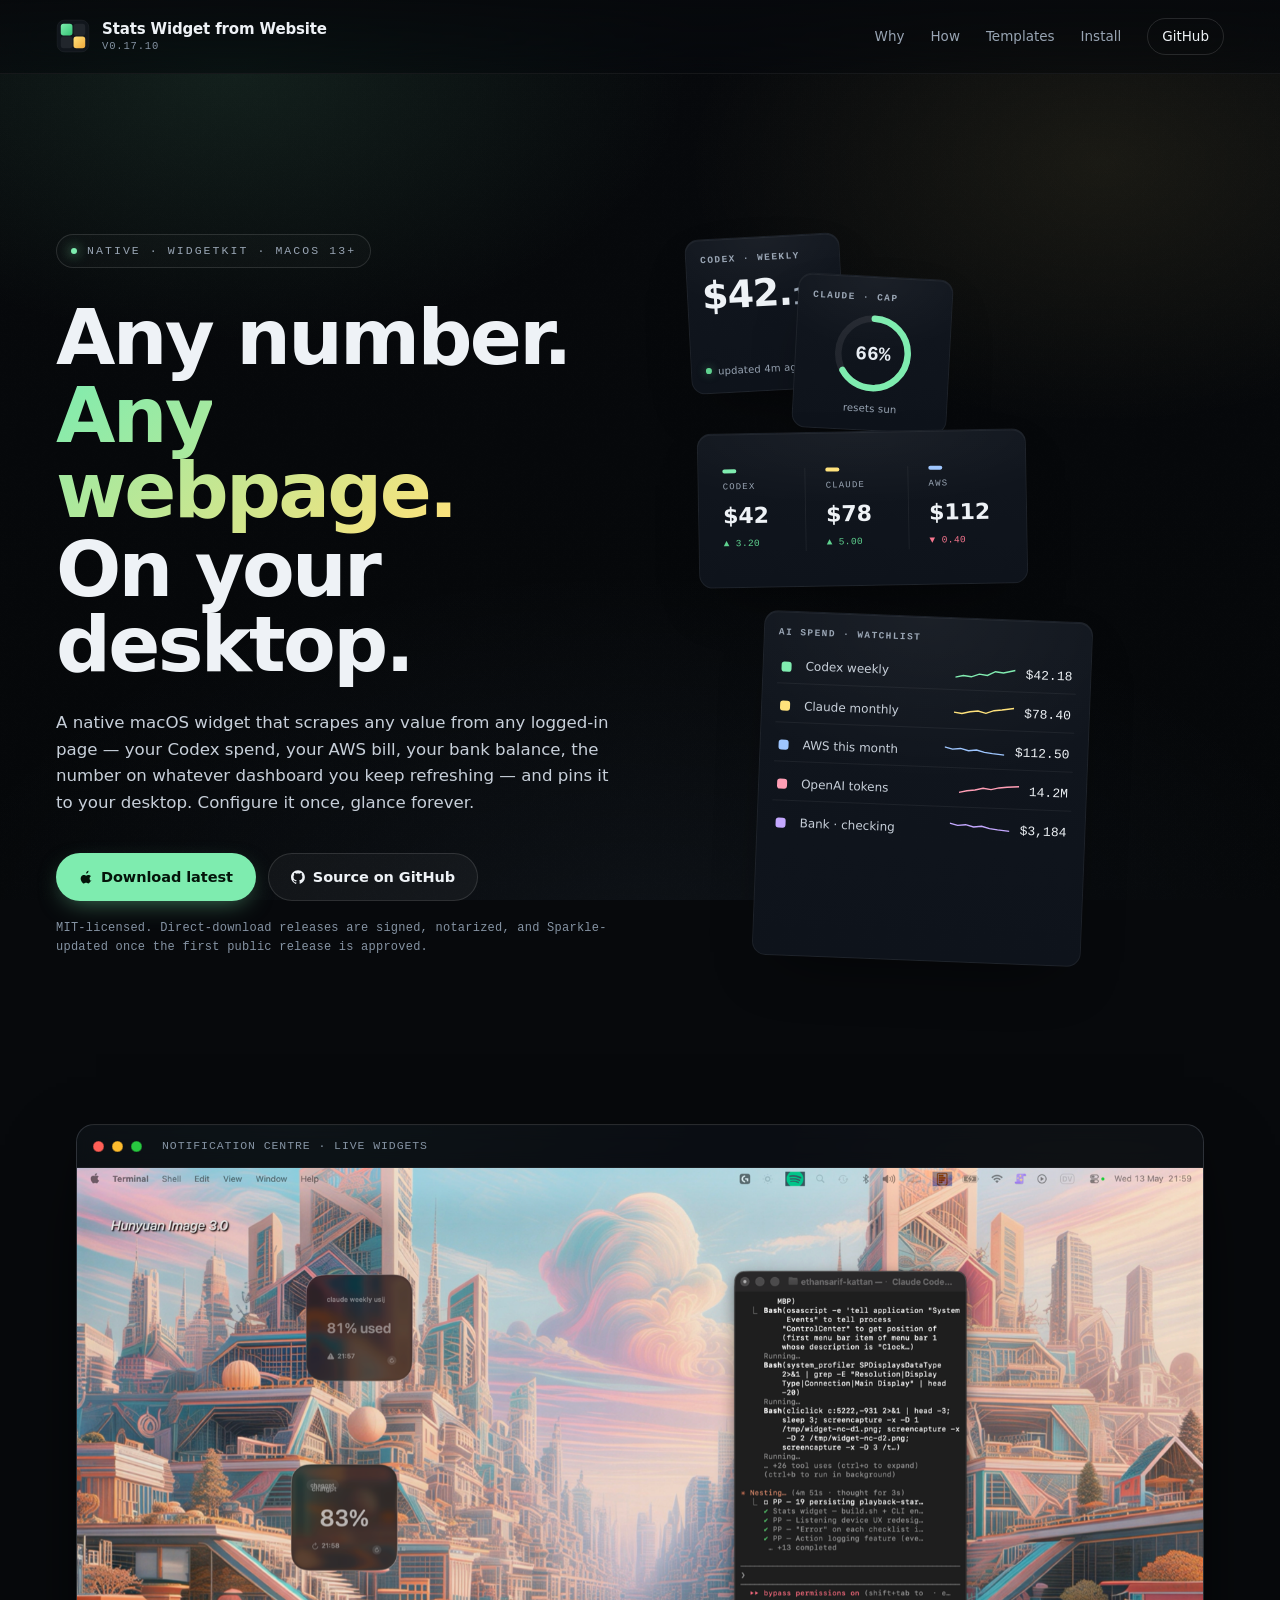
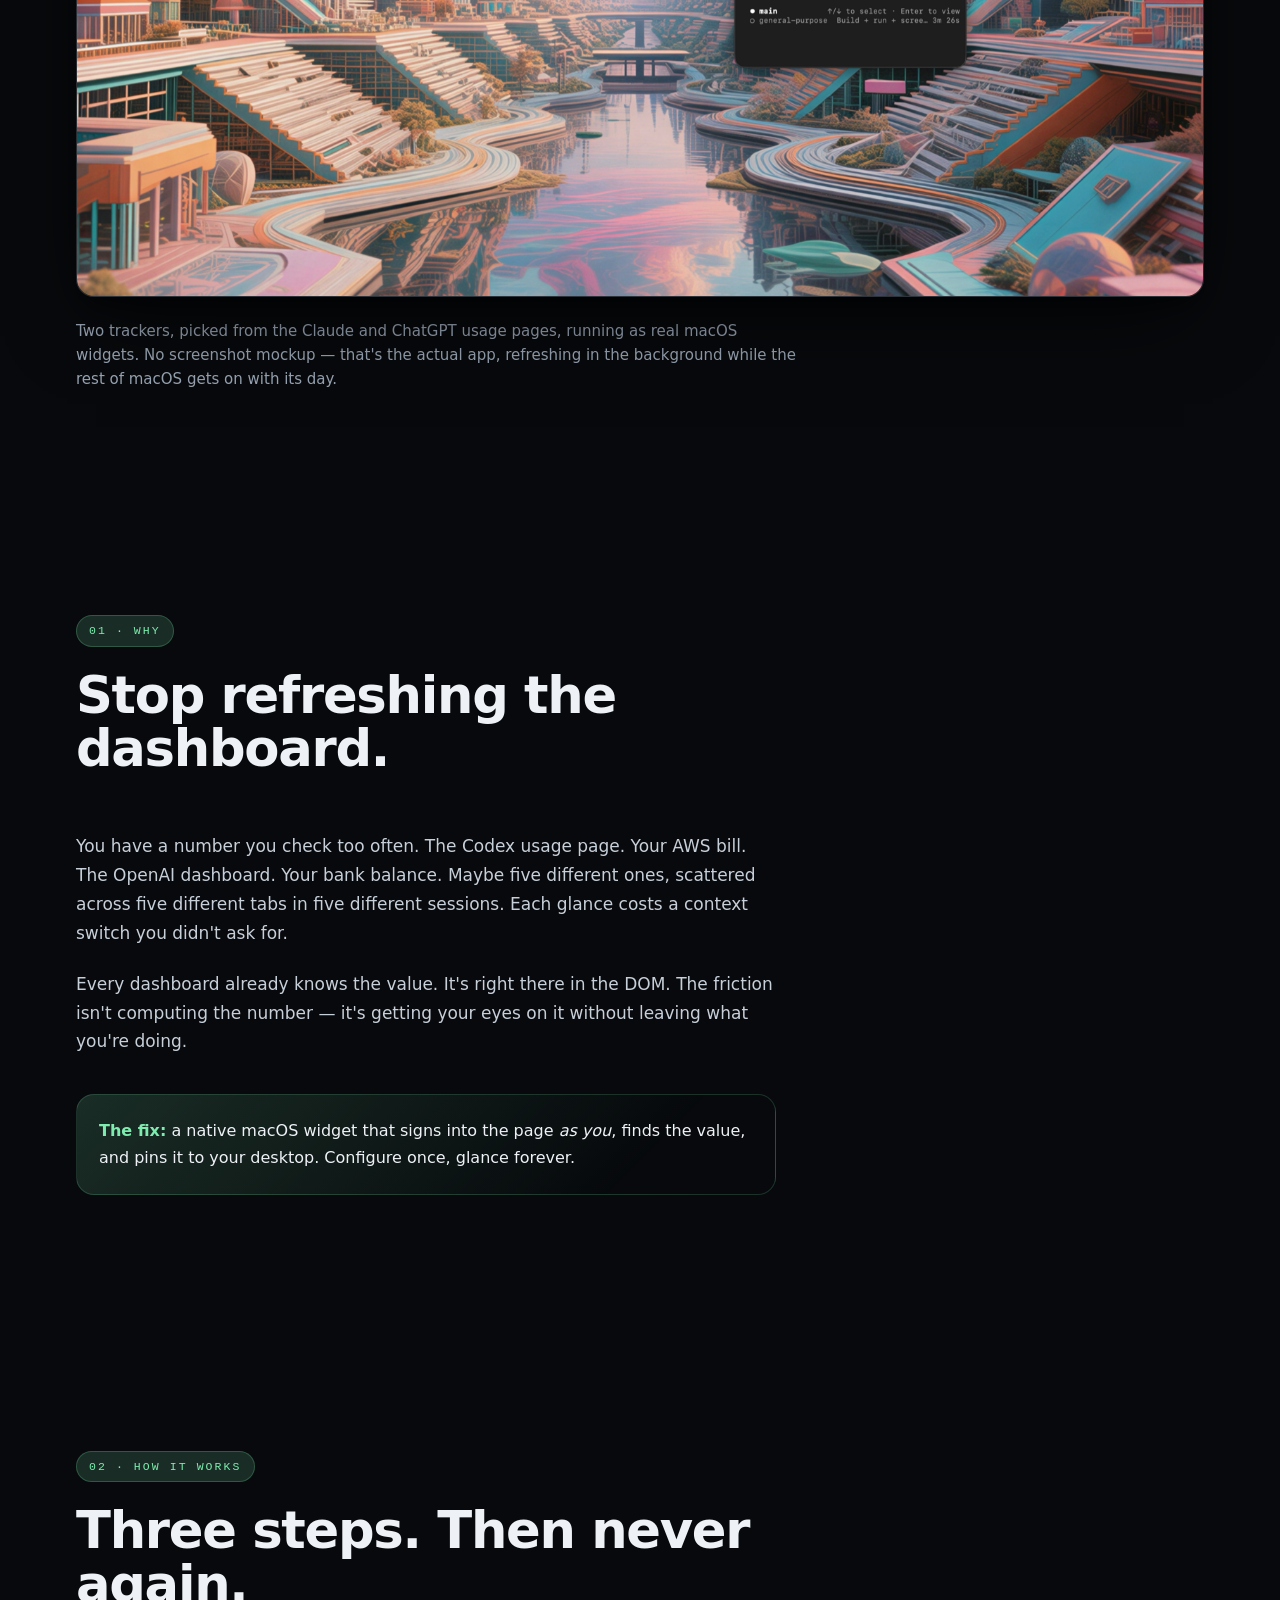
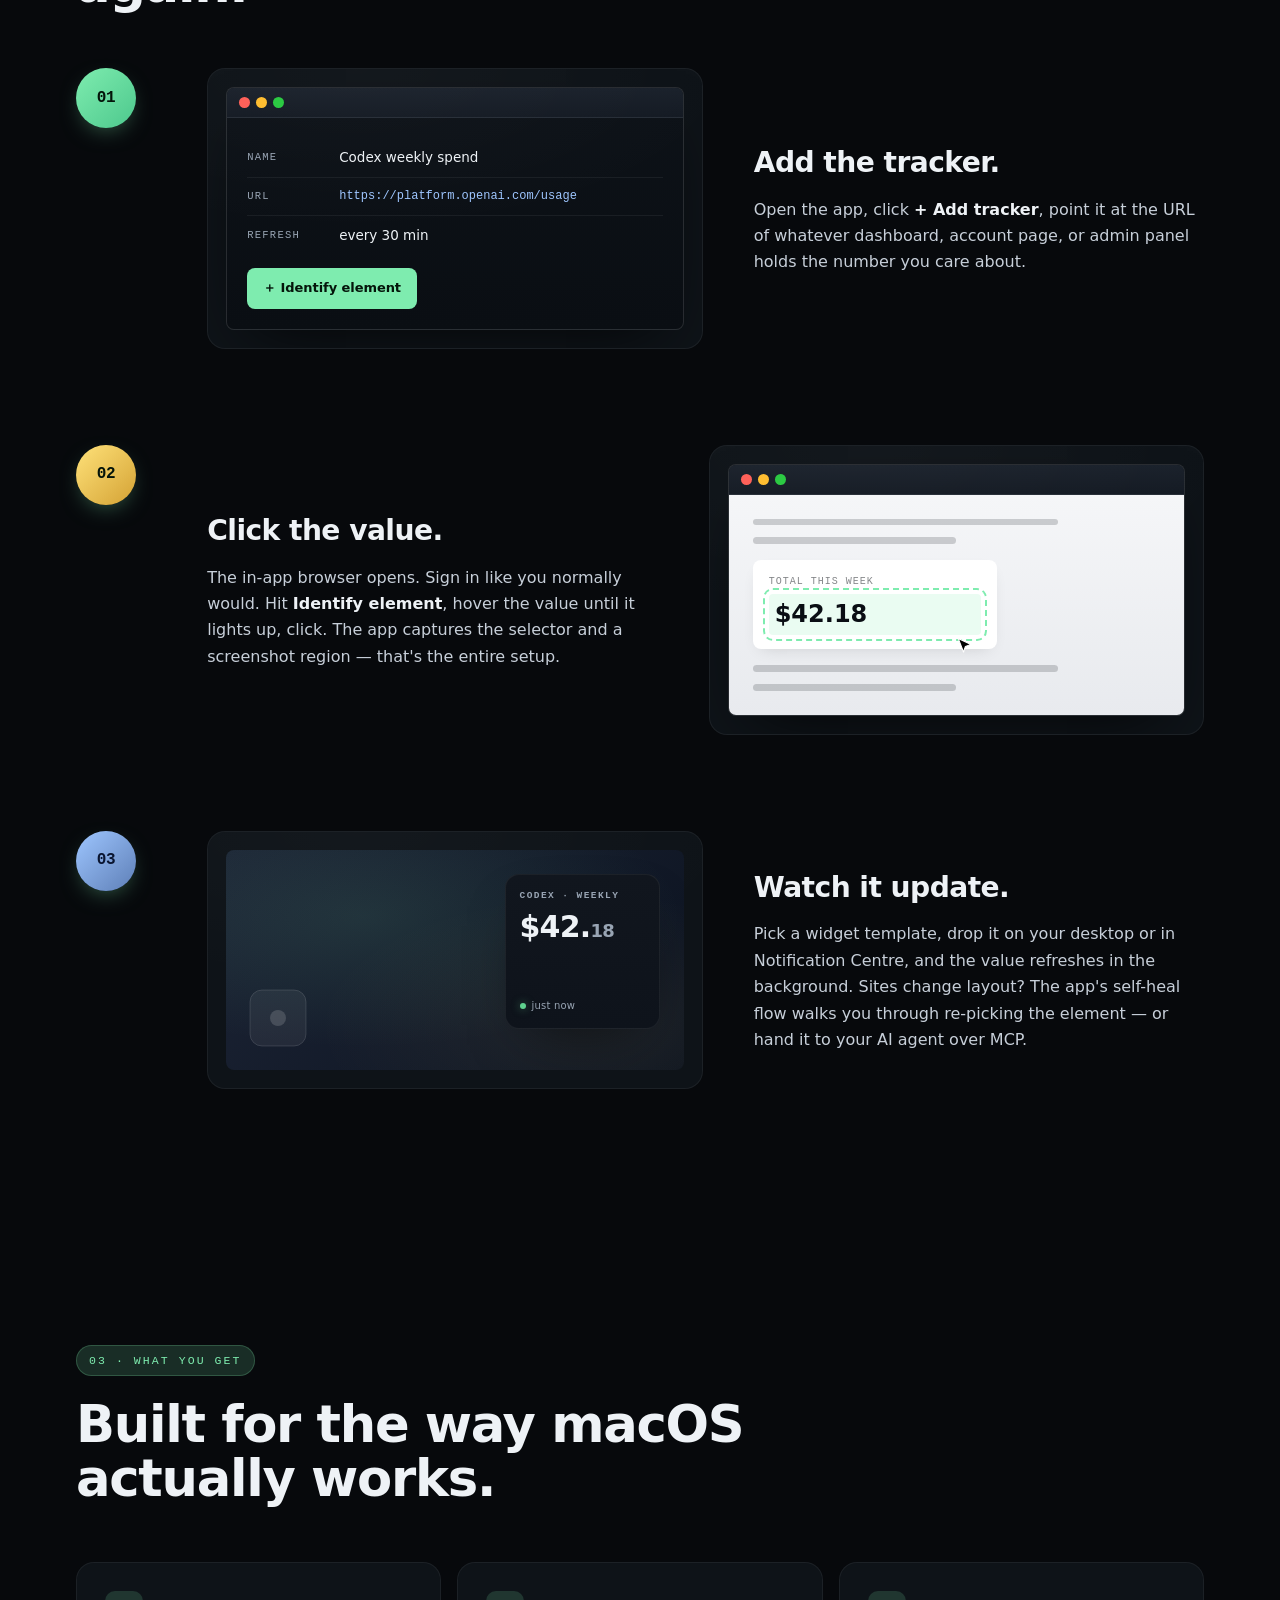
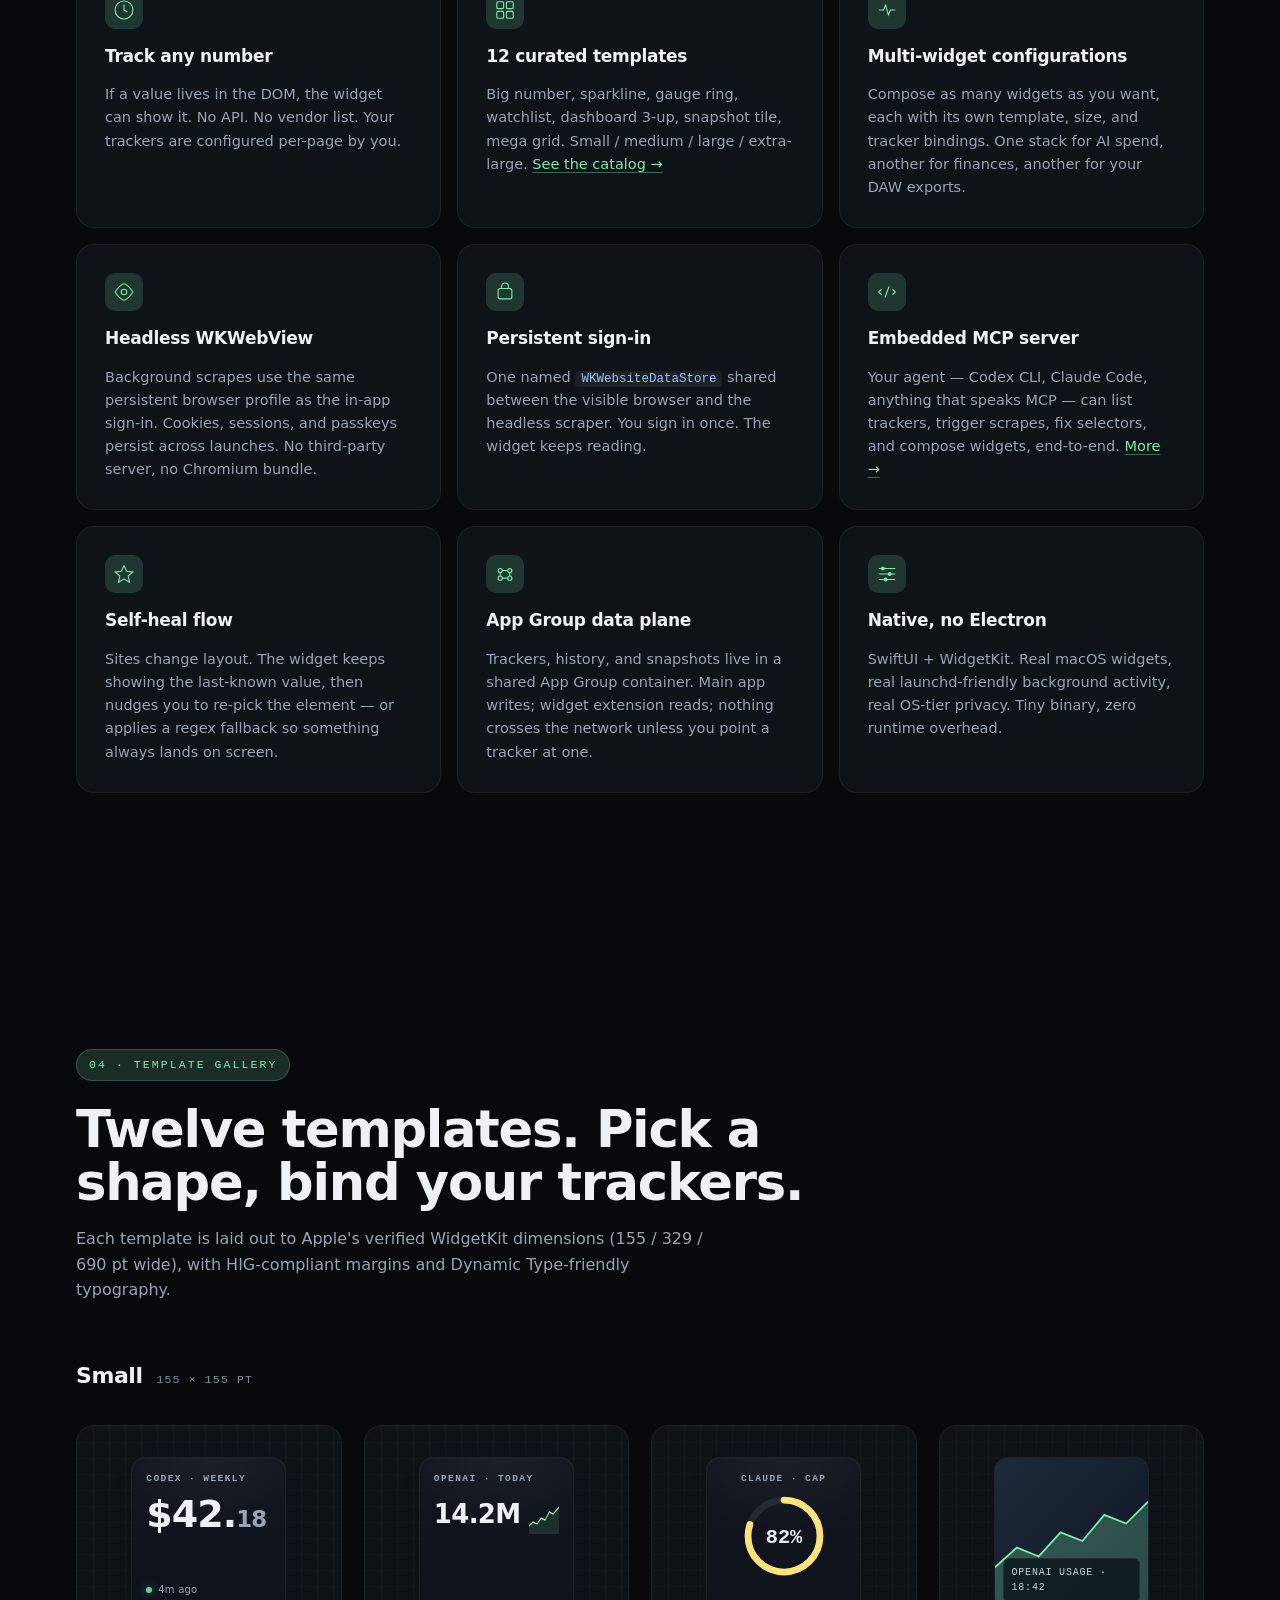
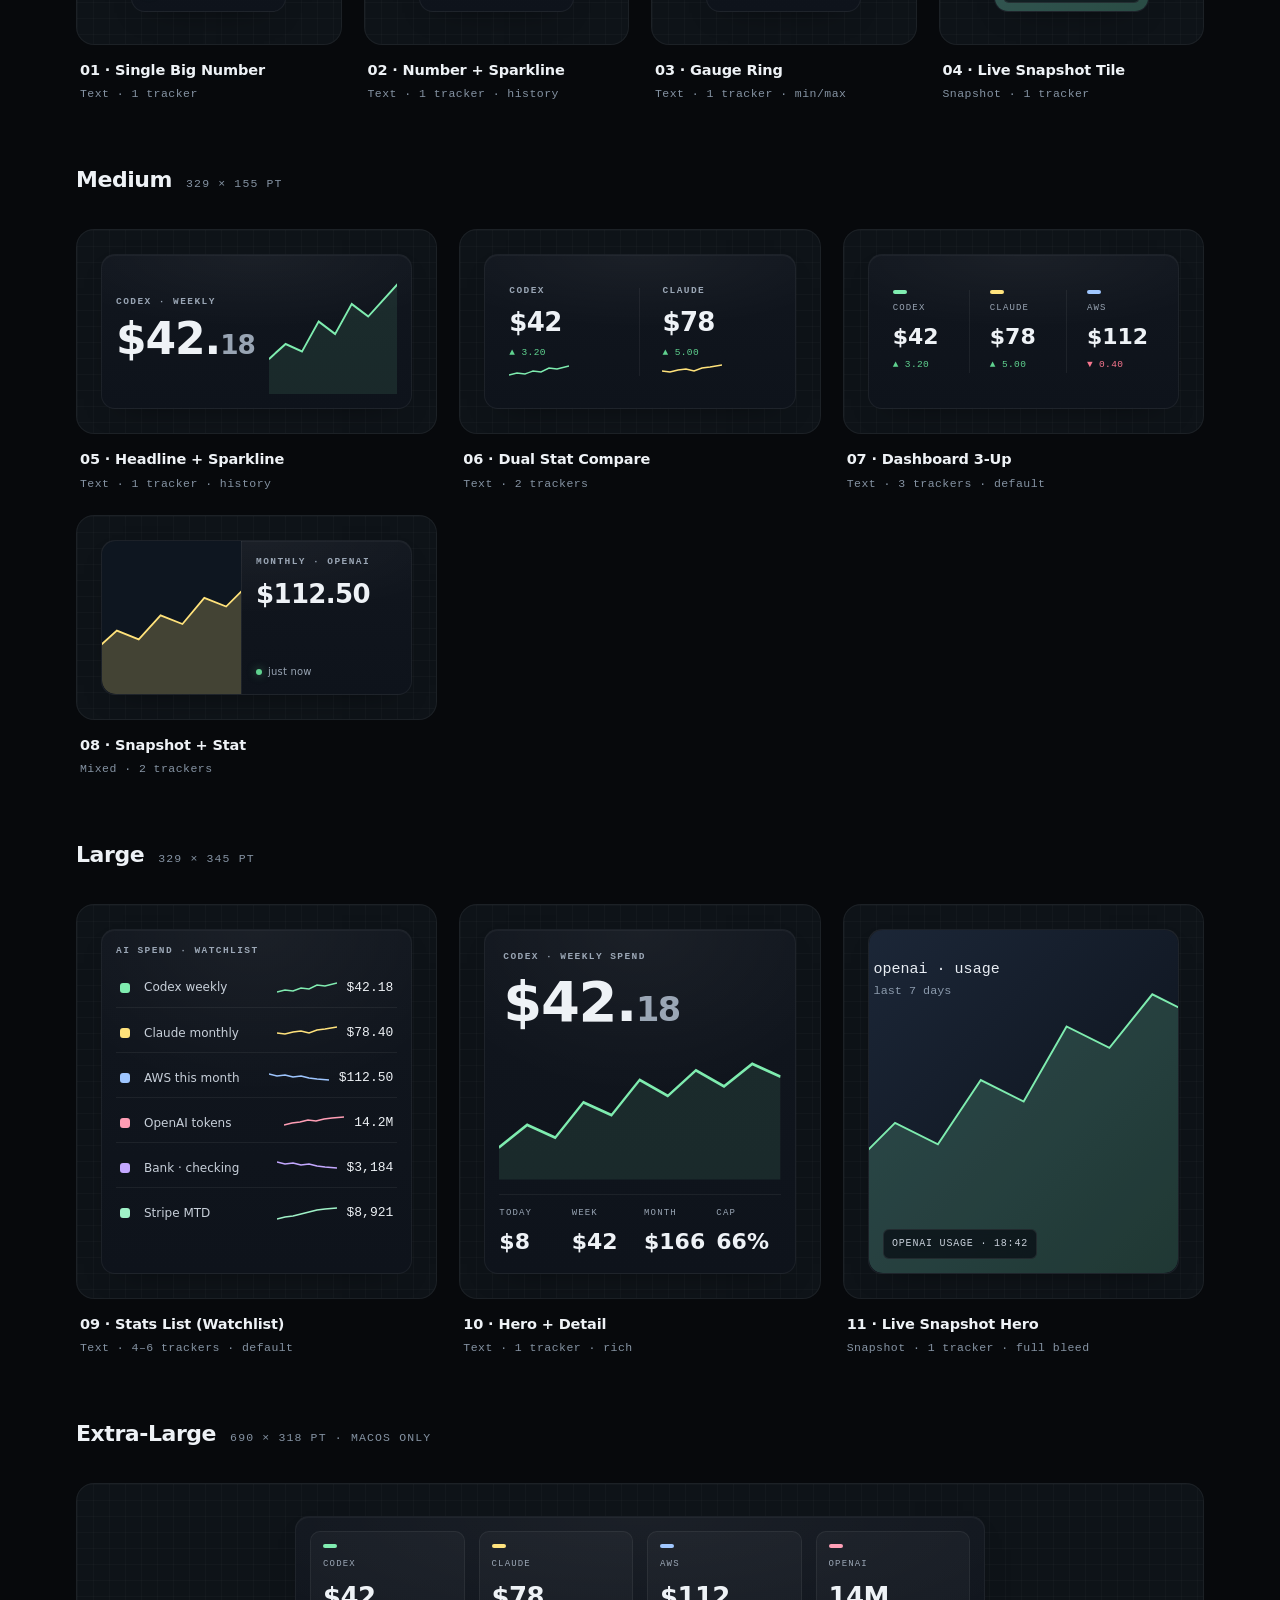
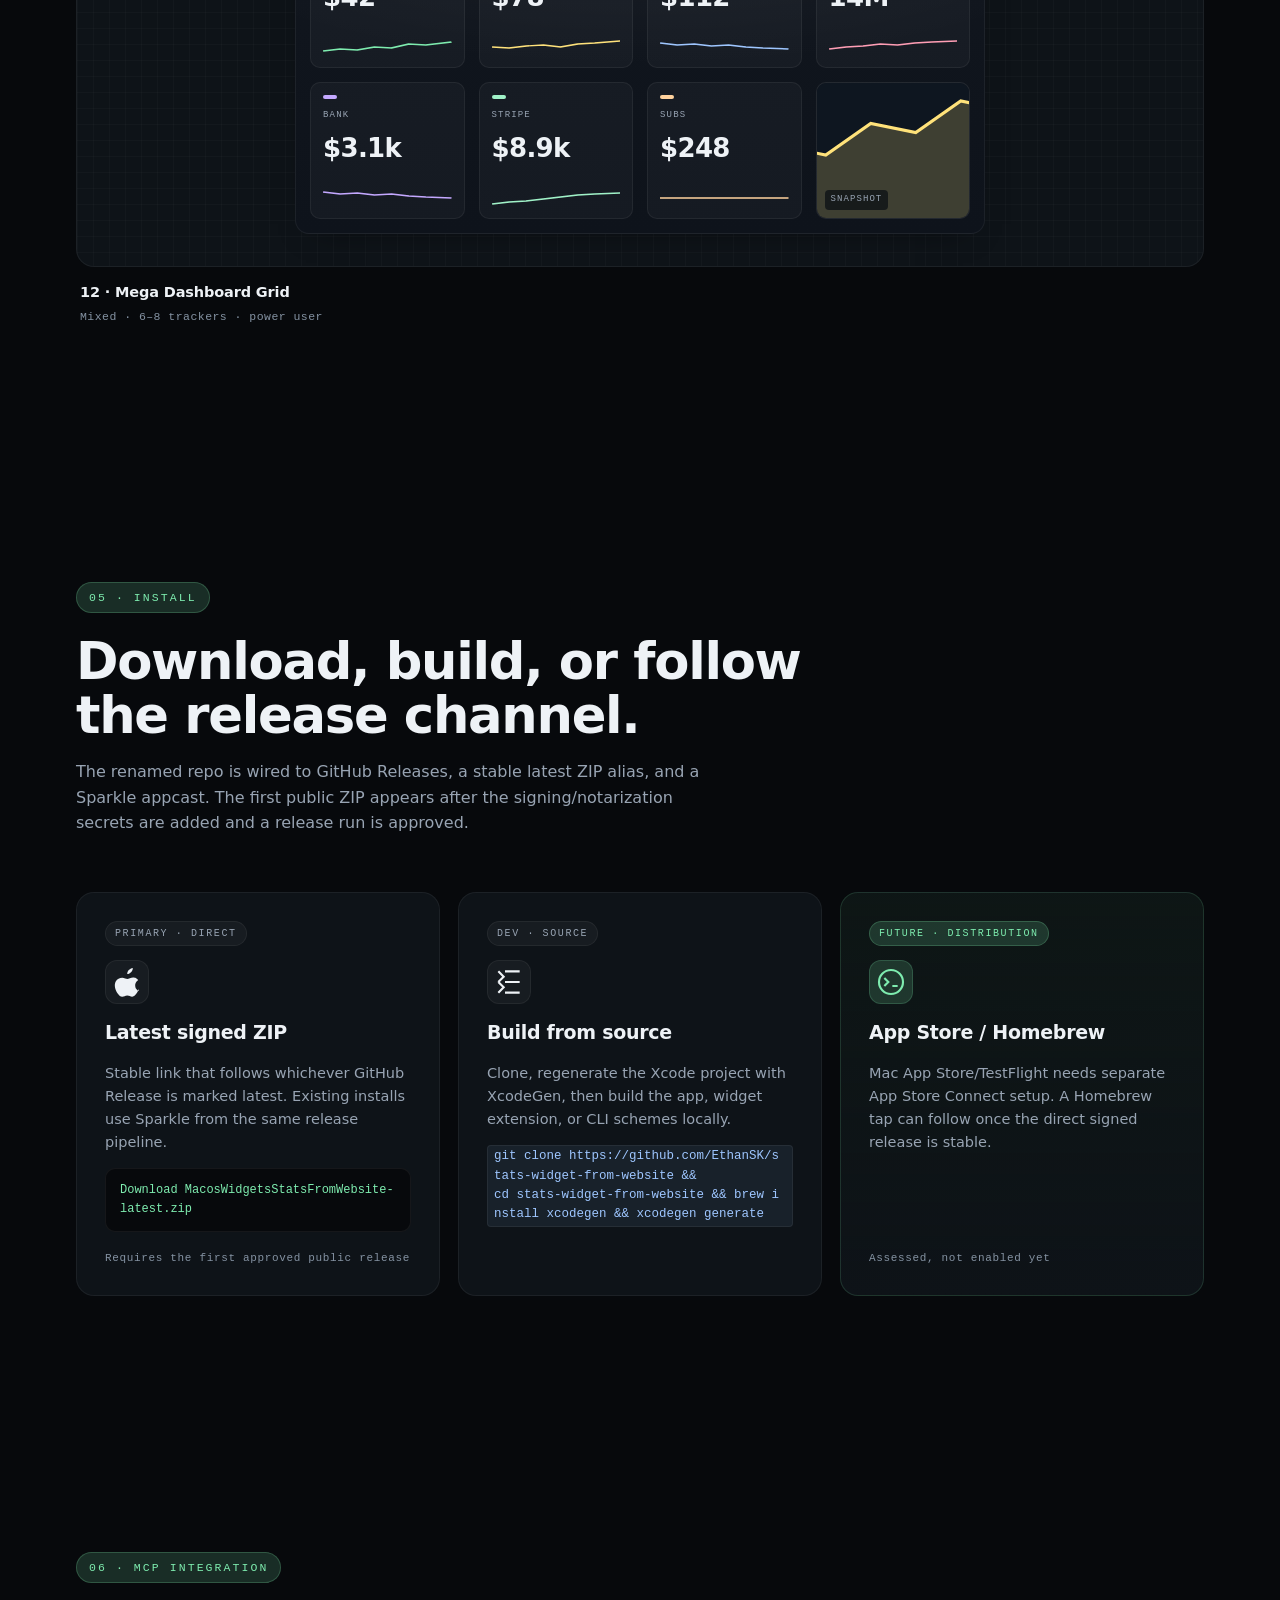
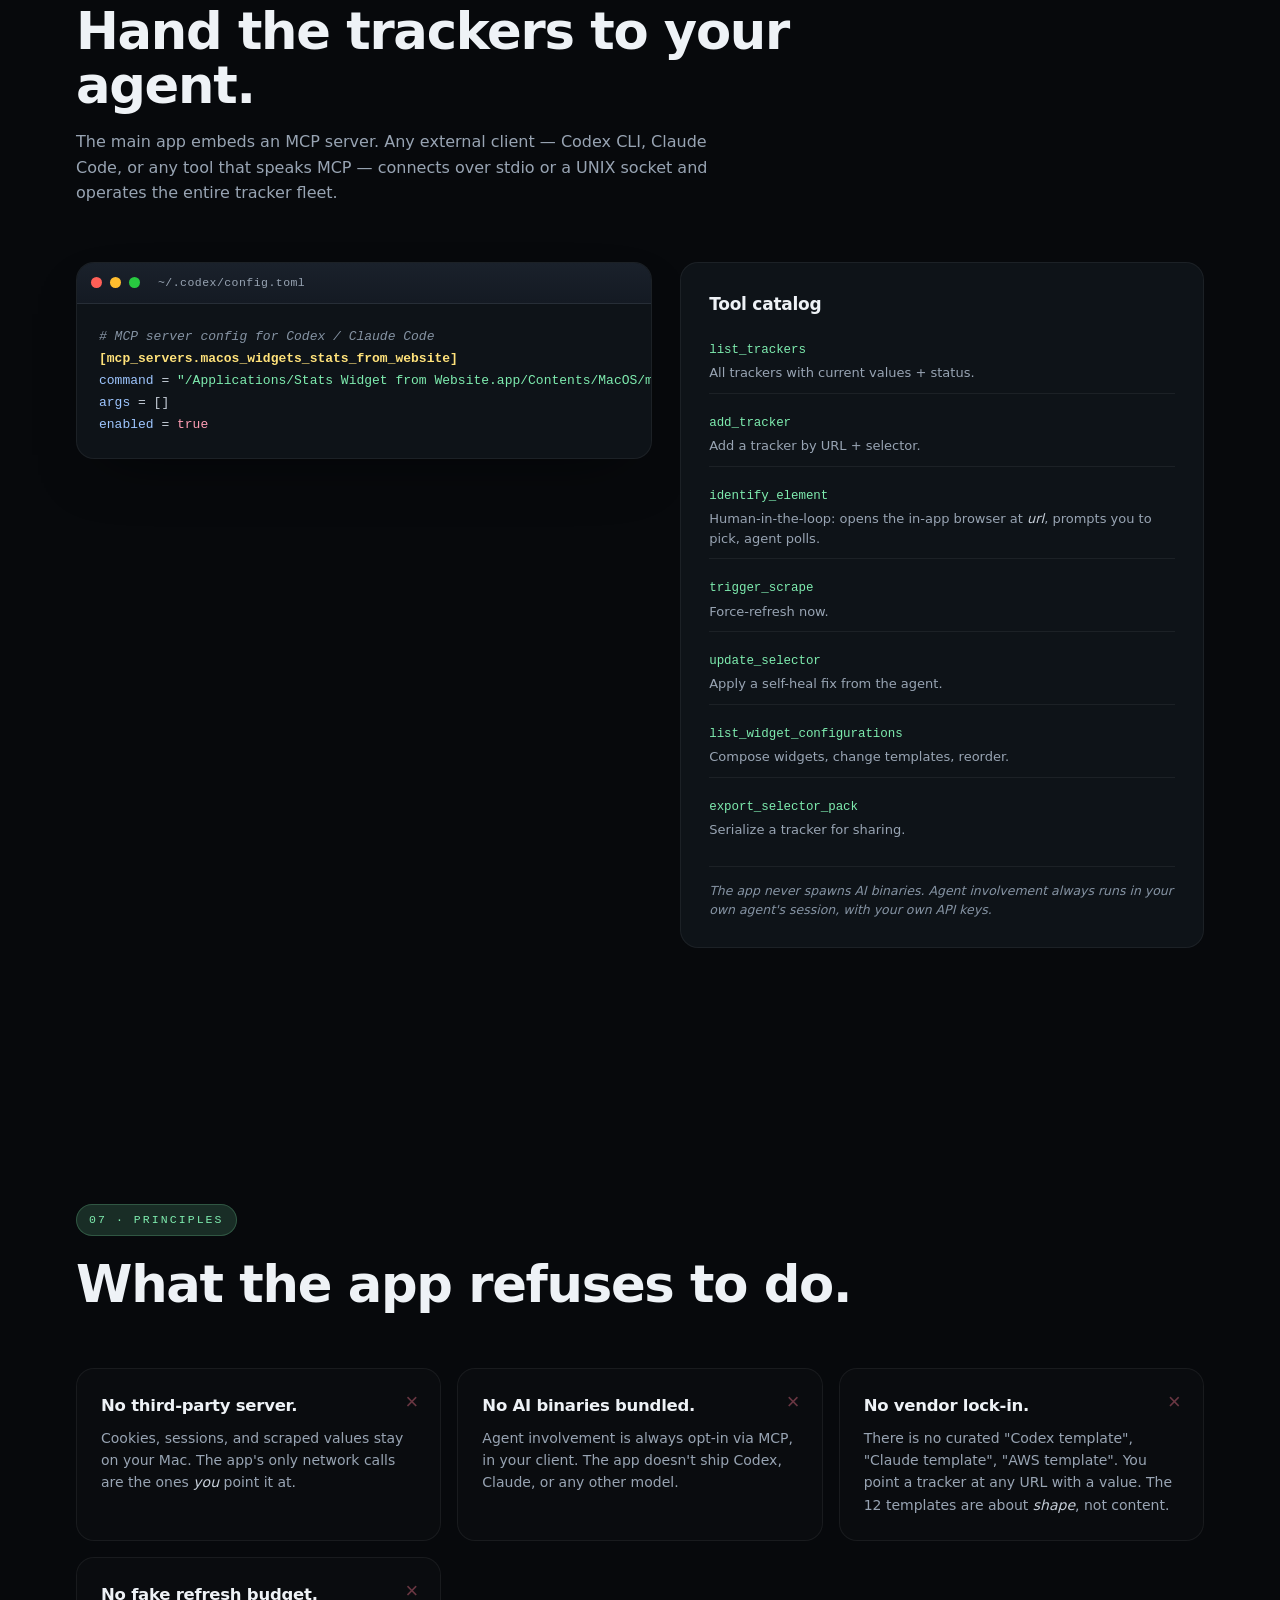
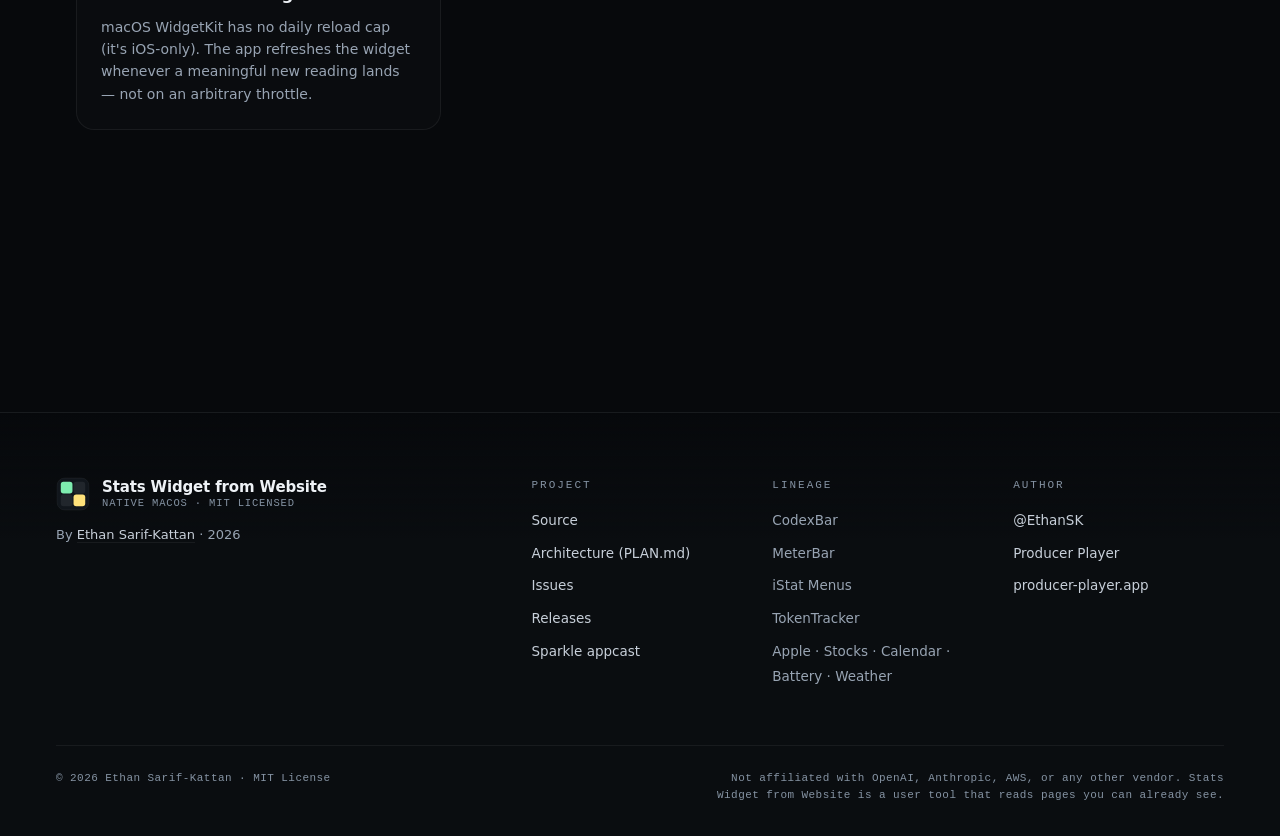
==== commit 905edfca: "site: rename to stats-widget-from-website + dynamic version badge Updates every URL, repo slug, and " ====
--- a/index.html
+++ b/index.html
@@ -3,44 +3,44 @@
   <head>
     <meta charset="UTF-8" />
     <meta name="viewport" content="width=device-width, initial-scale=1.0" />
-    <title>macOS Widgets Stats from Website — Native widgets for any number on any webpage</title>
+    <title>Stats Widget from Website — Native widgets for any number on any webpage</title>
     <meta
       name="description"
       content="A native macOS WidgetKit app that surfaces any number from any logged-in webpage to your desktop. Configure it once, glance forever. No tabs, no dashboards, no context-switching."
     />
     <meta name="robots" content="index, follow, max-image-preview:large" />
-    <link rel="canonical" href="https://ethansk.github.io/macos-widgets-stats-from-website/" />
-    <meta name="application-name" content="macOS Widgets Stats from Website" />
-    <meta name="apple-mobile-web-app-title" content="macOS Widgets Stats from Website" />
+    <link rel="canonical" href="https://ethansk.github.io/stats-widget-from-website/" />
+    <meta name="application-name" content="Stats Widget from Website" />
+    <meta name="apple-mobile-web-app-title" content="Stats Widget from Website" />
     <meta name="theme-color" content="#0a0d10" />
     <link rel="icon" href="data:image/svg+xml,%3Csvg xmlns='http://www.w3.org/2000/svg' viewBox='0 0 64 64'%3E%3Crect width='64' height='64' rx='14' fill='%230a0d10'/%3E%3Crect x='8' y='8' width='22' height='22' rx='5' fill='%237eecaf'/%3E%3Crect x='34' y='8' width='22' height='22' rx='5' fill='%23ffffff' fill-opacity='0.08'/%3E%3Crect x='8' y='34' width='22' height='22' rx='5' fill='%23ffffff' fill-opacity='0.08'/%3E%3Crect x='34' y='34' width='22' height='22' rx='5' fill='%23ffe27a'/%3E%3C/svg%3E" />
     <link rel="stylesheet" href="styles.css" />
 
     <!-- Open Graph -->
-    <meta property="og:site_name" content="macOS Widgets Stats from Website" />
+    <meta property="og:site_name" content="Stats Widget from Website" />
     <meta property="og:type" content="website" />
     <meta property="og:locale" content="en_GB" />
-    <meta property="og:url" content="https://ethansk.github.io/macos-widgets-stats-from-website/" />
-    <meta property="og:title" content="macOS Widgets Stats from Website — Native widgets for any number on any webpage" />
+    <meta property="og:url" content="https://ethansk.github.io/stats-widget-from-website/" />
+    <meta property="og:title" content="Stats Widget from Website — Native widgets for any number on any webpage" />
     <meta property="og:description" content="A native macOS WidgetKit app that surfaces any number from any logged-in webpage to your desktop. Configure it once, glance forever." />
-    <meta property="og:image" content="https://ethansk.github.io/macos-widgets-stats-from-website/assets/og-image.svg" />
+    <meta property="og:image" content="https://ethansk.github.io/stats-widget-from-website/assets/og-image.svg" />
 
     <meta name="twitter:card" content="summary_large_image" />
-    <meta name="twitter:title" content="macOS Widgets Stats from Website — Native widgets for any number on any webpage" />
+    <meta name="twitter:title" content="Stats Widget from Website — Native widgets for any number on any webpage" />
     <meta name="twitter:description" content="A native macOS WidgetKit app that surfaces any number from any logged-in webpage to your desktop." />
-    <meta name="twitter:image" content="https://ethansk.github.io/macos-widgets-stats-from-website/assets/og-image.svg" />
+    <meta name="twitter:image" content="https://ethansk.github.io/stats-widget-from-website/assets/og-image.svg" />
 
     <script type="application/ld+json">
       {
         "@context": "https://schema.org",
         "@type": "SoftwareApplication",
-        "name": "macOS Widgets Stats from Website",
+        "name": "Stats Widget from Website",
         "applicationCategory": "UtilityApplication",
         "operatingSystem": "macOS 13+",
         "description": "A native macOS WidgetKit app that surfaces any number from any logged-in webpage to your desktop.",
-        "url": "https://ethansk.github.io/macos-widgets-stats-from-website/",
-        "downloadUrl": "https://github.com/EthanSK/macos-widgets-stats-from-website/releases/latest/download/MacosWidgetsStatsFromWebsite-latest.zip",
-        "sameAs": "https://github.com/EthanSK/macos-widgets-stats-from-website",
+        "url": "https://ethansk.github.io/stats-widget-from-website/",
+        "downloadUrl": "https://github.com/EthanSK/stats-widget-from-website/releases/latest/download/MacosWidgetsStatsFromWebsite-latest.zip",
+        "sameAs": "https://github.com/EthanSK/stats-widget-from-website",
         "license": "https://opensource.org/license/mit"
       }
     </script>
@@ -69,8 +69,8 @@
           </defs>
         </svg>
         <span class="brand-words">
-          <span class="brand-name">macOS Widgets Stats from Website</span>
-          <span class="brand-sub">v0.17.2 · release-ready</span>
+          <span class="brand-name">Stats Widget from Website</span>
+          <span class="brand-sub" id="brand-version" data-default="release-ready">release-ready</span>
         </span>
       </a>
       <nav class="topnav" aria-label="Primary">
@@ -78,7 +78,7 @@
         <a href="#how">How</a>
         <a href="#templates">Templates</a>
         <a href="#install">Install</a>
-        <a href="https://github.com/EthanSK/macos-widgets-stats-from-website" class="topnav-github" rel="noopener">GitHub</a>
+        <a href="https://github.com/EthanSK/stats-widget-from-website" class="topnav-github" rel="noopener">GitHub</a>
       </nav>
     </header>
 
@@ -99,11 +99,11 @@
             to your desktop. Configure it once, glance forever.
           </p>
           <div class="hero-cta">
-            <a class="btn btn-primary" href="https://github.com/EthanSK/macos-widgets-stats-from-website/releases/latest/download/MacosWidgetsStatsFromWebsite-latest.zip" rel="noopener">
+            <a class="btn btn-primary" href="https://github.com/EthanSK/stats-widget-from-website/releases/latest/download/MacosWidgetsStatsFromWebsite-latest.zip" rel="noopener">
               <svg width="14" height="14" viewBox="0 0 24 24" fill="currentColor" aria-hidden="true"><path d="M16.365 1.43c0 1.14-.493 2.27-1.177 3.08-.744.9-1.99 1.57-2.987 1.57-.12-1.03.396-2.13 1.077-2.99.764-.9 2.02-1.49 2.937-1.66.05.34.15.68.15 1zm4.565 15.71c-.03.07-.46 1.58-1.55 3.14-.95 1.34-1.94 2.71-3.5 2.71-1.55 0-1.94-.92-3.69-.92-1.71 0-2.34.94-3.75.94-1.55 0-2.59-1.27-3.59-2.61-1.62-2.21-2.85-6.18-1.21-8.93.97-1.65 2.83-2.69 4.78-2.69 1.5 0 2.92.99 3.84.99.93 0 2.67-1.13 4.32-1.13.69 0 2.59.06 3.81 2.07-.1.06-2.27 1.32-2.25 3.95.03 3.13 2.74 4.17 2.78 4.18z"/></svg>
               Download latest
             </a>
-            <a class="btn btn-ghost" href="https://github.com/EthanSK/macos-widgets-stats-from-website" rel="noopener">
+            <a class="btn btn-ghost" href="https://github.com/EthanSK/stats-widget-from-website" rel="noopener">
               <svg width="14" height="14" viewBox="0 0 24 24" fill="currentColor" aria-hidden="true"><path d="M12 .5C5.4.5 0 5.9 0 12.5c0 5.3 3.4 9.7 8.2 11.3.6.1.8-.3.8-.6v-2.1c-3.3.7-4-1.6-4-1.6-.5-1.4-1.3-1.8-1.3-1.8-1.1-.7.1-.7.1-.7 1.2.1 1.8 1.2 1.8 1.2 1.1 1.8 2.8 1.3 3.5 1 .1-.8.4-1.3.7-1.6-2.7-.3-5.5-1.3-5.5-5.9 0-1.3.5-2.4 1.2-3.2-.1-.3-.5-1.5.1-3.2 0 0 1-.3 3.3 1.2.9-.3 2-.4 3-.4s2 .1 3 .4c2.3-1.5 3.3-1.2 3.3-1.2.7 1.7.2 2.9.1 3.2.8.8 1.2 1.9 1.2 3.2 0 4.6-2.8 5.6-5.5 5.9.4.4.8 1.1.8 2.2v3.3c0 .3.2.7.8.6 4.8-1.6 8.2-6 8.2-11.3C24 5.9 18.6.5 12 .5z"/></svg>
               Source on GitHub
             </a>
@@ -631,7 +631,7 @@
             <div class="install-icon"><svg width="32" height="32" viewBox="0 0 24 24" fill="currentColor" aria-hidden="true"><path d="M16.365 1.43c0 1.14-.493 2.27-1.177 3.08-.744.9-1.99 1.57-2.987 1.57-.12-1.03.396-2.13 1.077-2.99.764-.9 2.02-1.49 2.937-1.66.05.34.15.68.15 1zm4.565 15.71c-.03.07-.46 1.58-1.55 3.14-.95 1.34-1.94 2.71-3.5 2.71-1.55 0-1.94-.92-3.69-.92-1.71 0-2.34.94-3.75.94-1.55 0-2.59-1.27-3.59-2.61-1.62-2.21-2.85-6.18-1.21-8.93.97-1.65 2.83-2.69 4.78-2.69 1.5 0 2.92.99 3.84.99.93 0 2.67-1.13 4.32-1.13.69 0 2.59.06 3.81 2.07-.1.06-2.27 1.32-2.25 3.95.03 3.13 2.74 4.17 2.78 4.18z"/></svg></div>
             <h3>Latest signed ZIP</h3>
             <p>Stable link that follows whichever GitHub Release is marked latest. Existing installs use Sparkle from the same release pipeline.</p>
-            <a class="install-cmd install-link" href="https://github.com/EthanSK/macos-widgets-stats-from-website/releases/latest/download/MacosWidgetsStatsFromWebsite-latest.zip" rel="noopener">Download MacosWidgetsStatsFromWebsite-latest.zip</a>
+            <a class="install-cmd install-link" href="https://github.com/EthanSK/stats-widget-from-website/releases/latest/download/MacosWidgetsStatsFromWebsite-latest.zip" rel="noopener">Download MacosWidgetsStatsFromWebsite-latest.zip</a>
             <span class="install-soon">Requires the first approved public release</span>
           </article>
 
@@ -640,7 +640,7 @@
             <div class="install-icon"><svg width="32" height="32" viewBox="0 0 24 24" fill="none" stroke="currentColor" stroke-width="1.6" aria-hidden="true"><path d="M9 4h11M4 4l4 4-4 4M9 12h11M4 20l4-4-4-4M9 20h11"/></svg></div>
             <h3>Build from source</h3>
             <p>Clone, regenerate the Xcode project with XcodeGen, then build the app, widget extension, or CLI schemes locally.</p>
-            <code class="install-cmd">git clone https://github.com/EthanSK/macos-widgets-stats-from-website &amp;&amp;<br>cd macos-widgets-stats-from-website &amp;&amp; brew install xcodegen &amp;&amp; xcodegen generate</code>
+            <code class="install-cmd">git clone https://github.com/EthanSK/stats-widget-from-website &amp;&amp;<br>cd stats-widget-from-website &amp;&amp; brew install xcodegen &amp;&amp; xcodegen generate</code>
           </article>
 
           <article class="install-card install-card-locked">
@@ -669,7 +669,7 @@
             </div>
             <pre class="mcp-pre"><code><span class="tk-com"># MCP server config for Codex / Claude Code</span>
 <span class="tk-key">[mcp_servers.macos_widgets_stats_from_website]</span>
-<span class="tk-prop">command</span> = <span class="tk-str">"/Applications/macOS Widgets Stats from Website.app/Contents/MacOS/macos-widgets-stats-from-website"</span>
+<span class="tk-prop">command</span> = <span class="tk-str">"/Applications/Stats Widget from Website.app/Contents/MacOS/macos-widgets-stats-from-website"</span>
 <span class="tk-prop">args</span> = []
 <span class="tk-prop">enabled</span> = <span class="tk-num">true</span></code></pre>
           </div>
@@ -729,7 +729,7 @@
                 <rect x="33" y="33" width="22" height="22" rx="5" fill="#ffe27a"/>
               </svg>
               <span class="brand-words">
-                <span class="brand-name">macOS Widgets Stats from Website</span>
+                <span class="brand-name">Stats Widget from Website</span>
                 <span class="brand-sub">Native macOS · MIT licensed</span>
               </span>
             </a>
@@ -740,10 +740,10 @@
             <div>
               <h4>Project</h4>
               <ul>
-                <li><a href="https://github.com/EthanSK/macos-widgets-stats-from-website" rel="noopener">Source</a></li>
-                <li><a href="https://github.com/EthanSK/macos-widgets-stats-from-website/blob/main/PLAN.md" rel="noopener">Architecture (PLAN.md)</a></li>
-                <li><a href="https://github.com/EthanSK/macos-widgets-stats-from-website/issues" rel="noopener">Issues</a></li>
-                <li><a href="https://github.com/EthanSK/macos-widgets-stats-from-website/releases" rel="noopener">Releases</a></li>
+                <li><a href="https://github.com/EthanSK/stats-widget-from-website" rel="noopener">Source</a></li>
+                <li><a href="https://github.com/EthanSK/stats-widget-from-website/blob/main/PLAN.md" rel="noopener">Architecture (PLAN.md)</a></li>
+                <li><a href="https://github.com/EthanSK/stats-widget-from-website/issues" rel="noopener">Issues</a></li>
+                <li><a href="https://github.com/EthanSK/stats-widget-from-website/releases" rel="noopener">Releases</a></li>
                 <li><a href="appcast.xml" rel="noopener">Sparkle appcast</a></li>
               </ul>
             </div>
@@ -770,9 +770,47 @@
 
         <div class="footer-bottom">
           <span>© 2026 Ethan Sarif-Kattan · MIT License</span>
-          <span class="footer-disclaimer">Not affiliated with OpenAI, Anthropic, AWS, or any other vendor. macOS Widgets Stats from Website is a user tool that reads pages you can already see.</span>
+          <span class="footer-disclaimer">Not affiliated with OpenAI, Anthropic, AWS, or any other vendor. Stats Widget from Website is a user tool that reads pages you can already see.</span>
         </div>
       </footer>
     </main>
+    <script>
+      // Dynamic version badge — populated from version.json (committed by the
+      // Release workflow on every successful release). Falls back to the
+      // GitHub Releases API if version.json is missing or stale.
+      (function loadVersion() {
+        var el = document.getElementById("brand-version");
+        if (!el) return;
+        var fallback = el.dataset.default || "release-ready";
+
+        function render(version, channel) {
+          if (!version) {
+            el.textContent = fallback;
+            return;
+          }
+          var label = "v" + String(version).replace(/^v/, "");
+          if (channel && channel !== "stable") {
+            label += " · " + channel;
+          }
+          el.textContent = label;
+        }
+
+        fetch("version.json", { cache: "no-cache" })
+          .then(function (r) {
+            if (!r.ok) throw new Error("version.json " + r.status);
+            return r.json();
+          })
+          .then(function (data) { render(data.version, data.channel); })
+          .catch(function () {
+            // Network fallback — GitHub Releases API.
+            fetch("https://api.github.com/repos/EthanSK/stats-widget-from-website/releases/latest", { cache: "no-cache" })
+              .then(function (r) { return r.ok ? r.json() : null; })
+              .then(function (data) {
+                if (data && data.tag_name) render(data.tag_name, "stable");
+              })
+              .catch(function () { /* leave fallback text */ });
+          });
+      })();
+    </script>
   </body>
 </html>
--- a/styles.css
+++ b/styles.css
@@ -1,5 +1,5 @@
 /* ─────────────────────────────────────────────────────────────
-   macOS Widgets Stats from Website — site styles
+   Stats Widget from Website — site styles
    Aesthetic: refined macOS dark, technical typography,
    widget-tile primitives composed throughout.
    ───────────────────────────────────────────────────────────── */
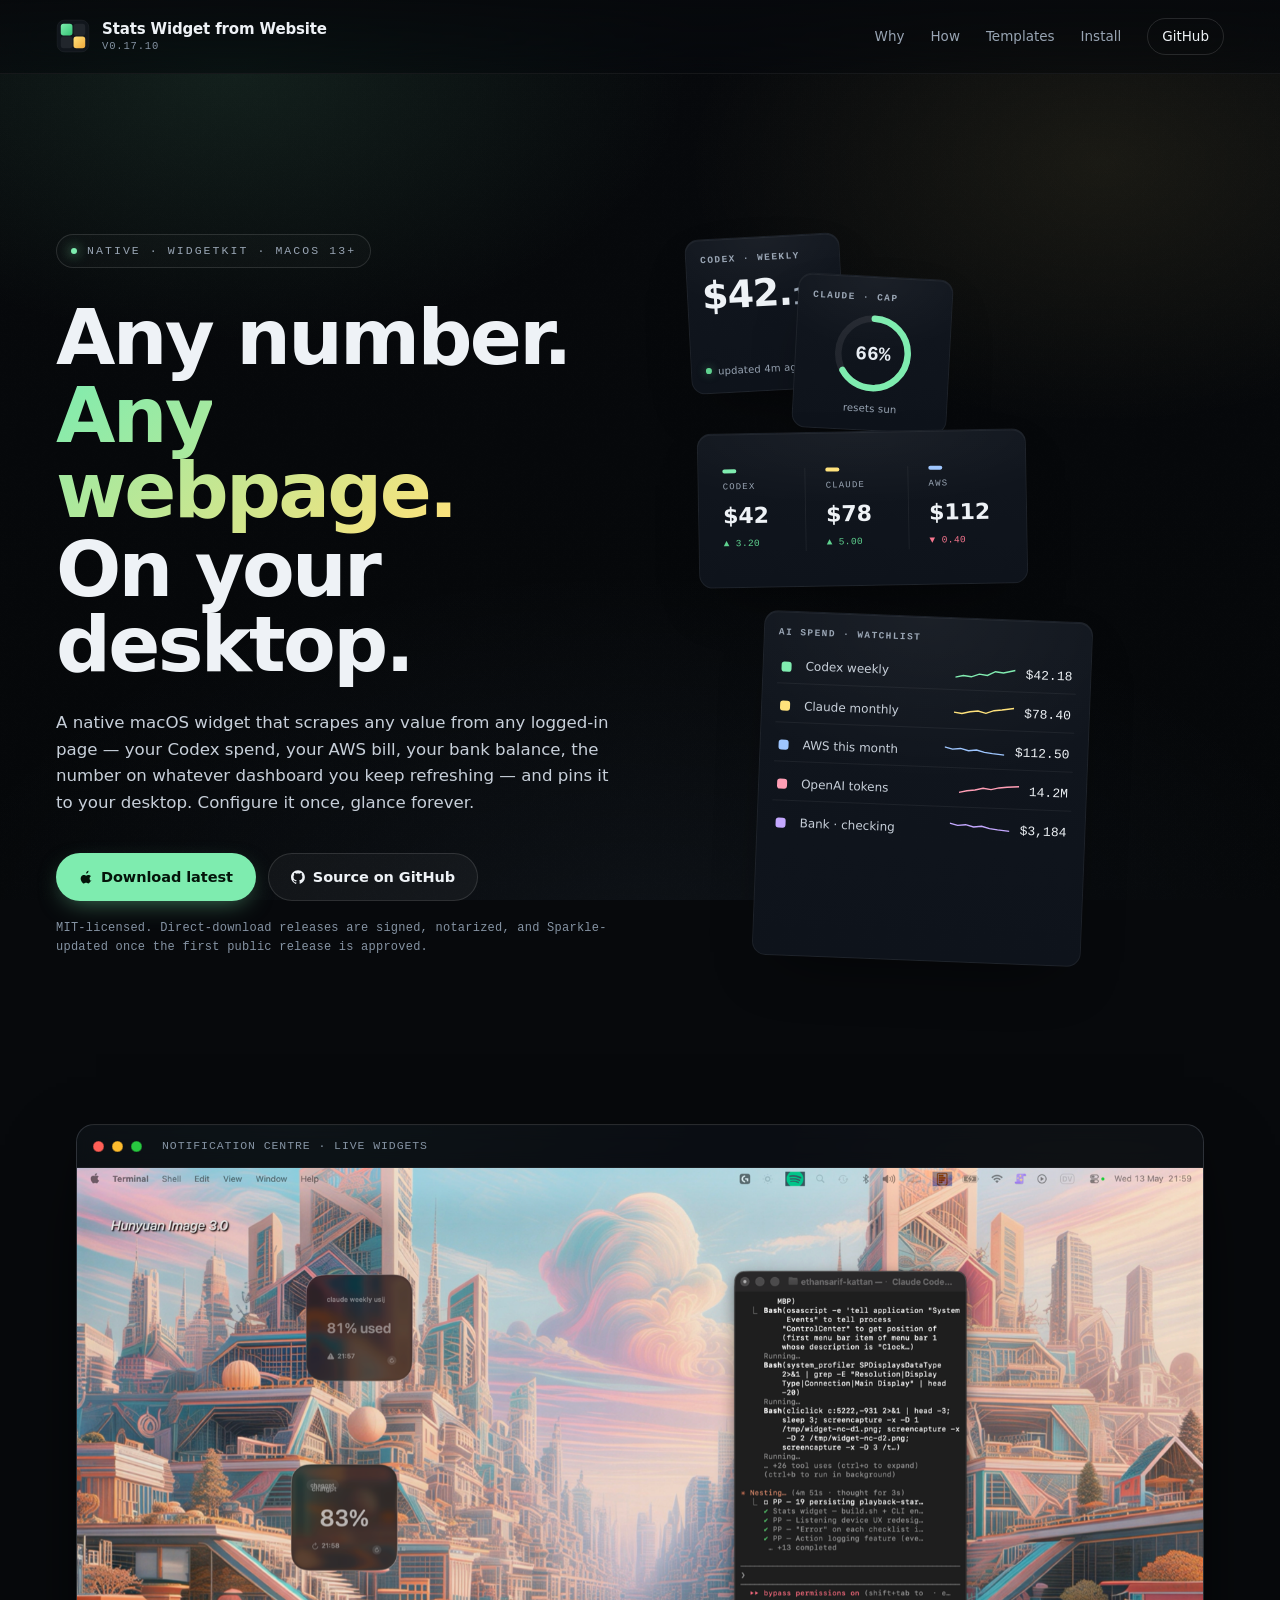
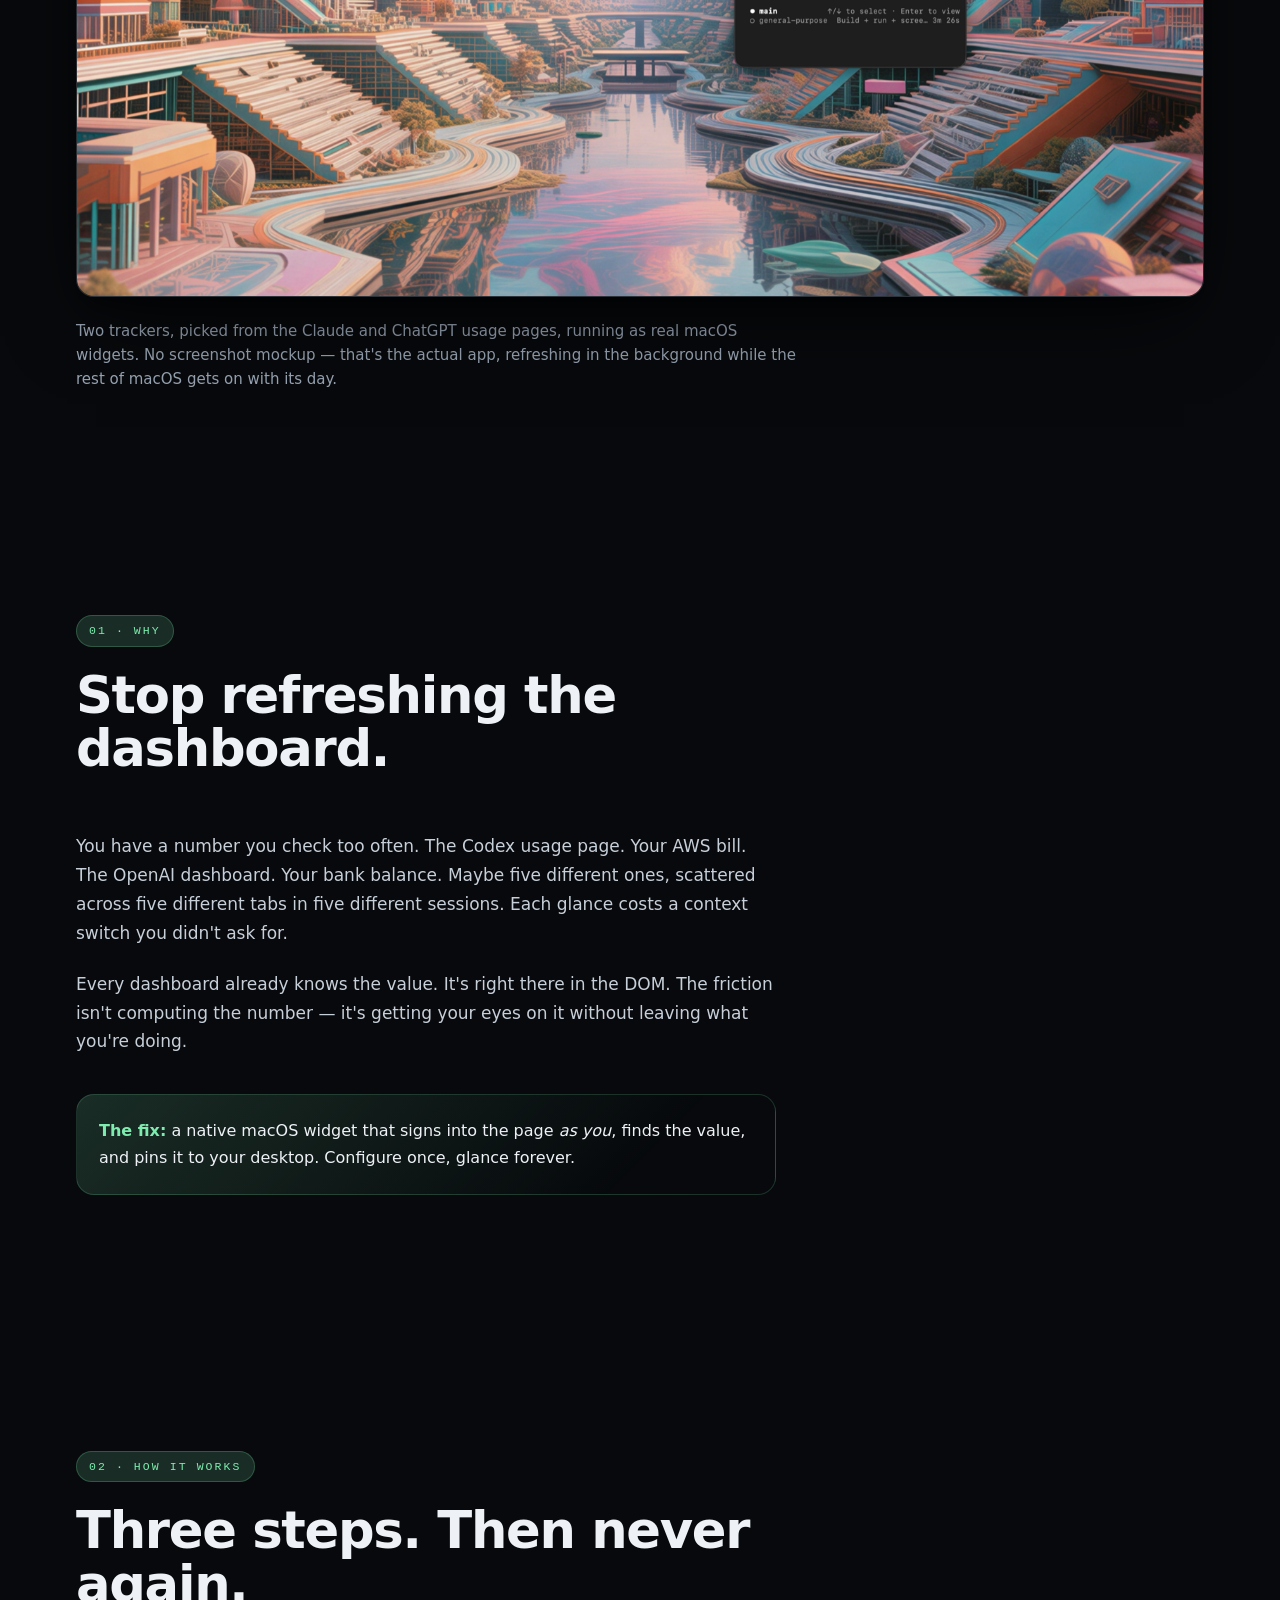
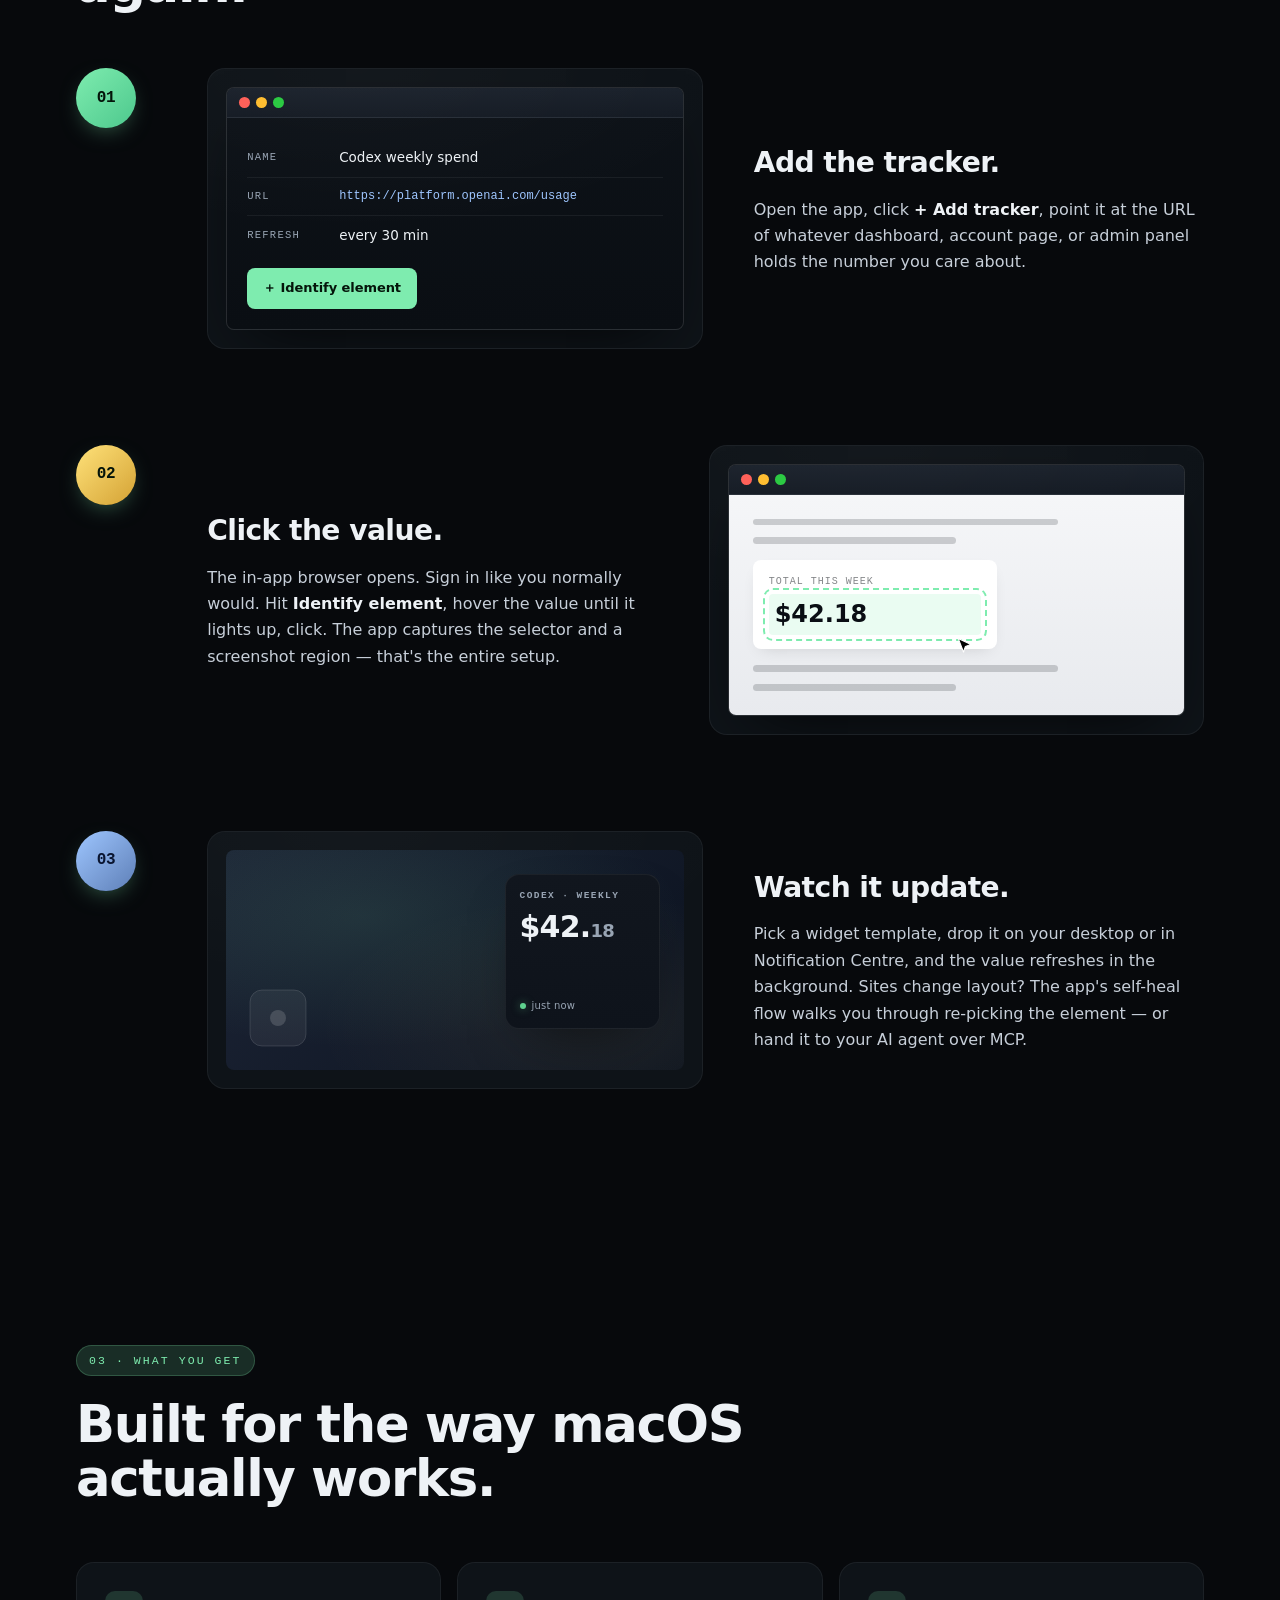
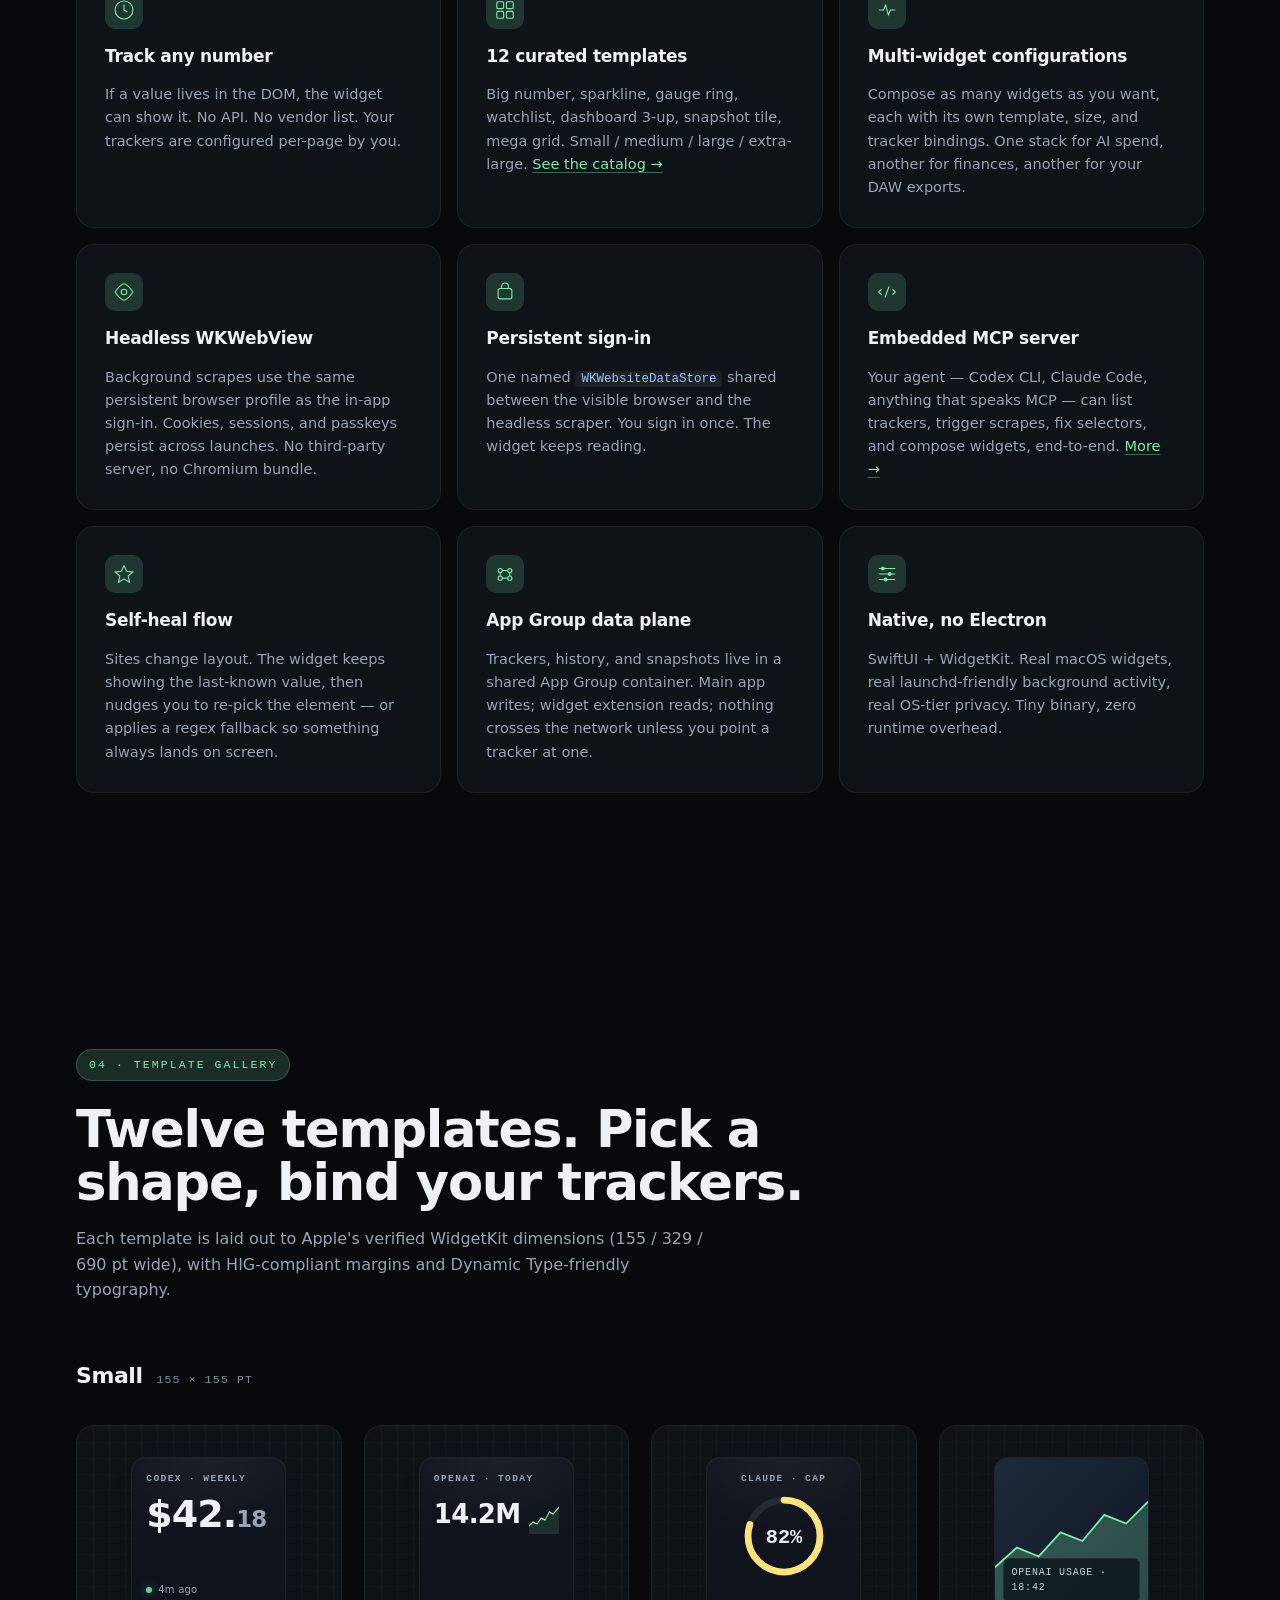
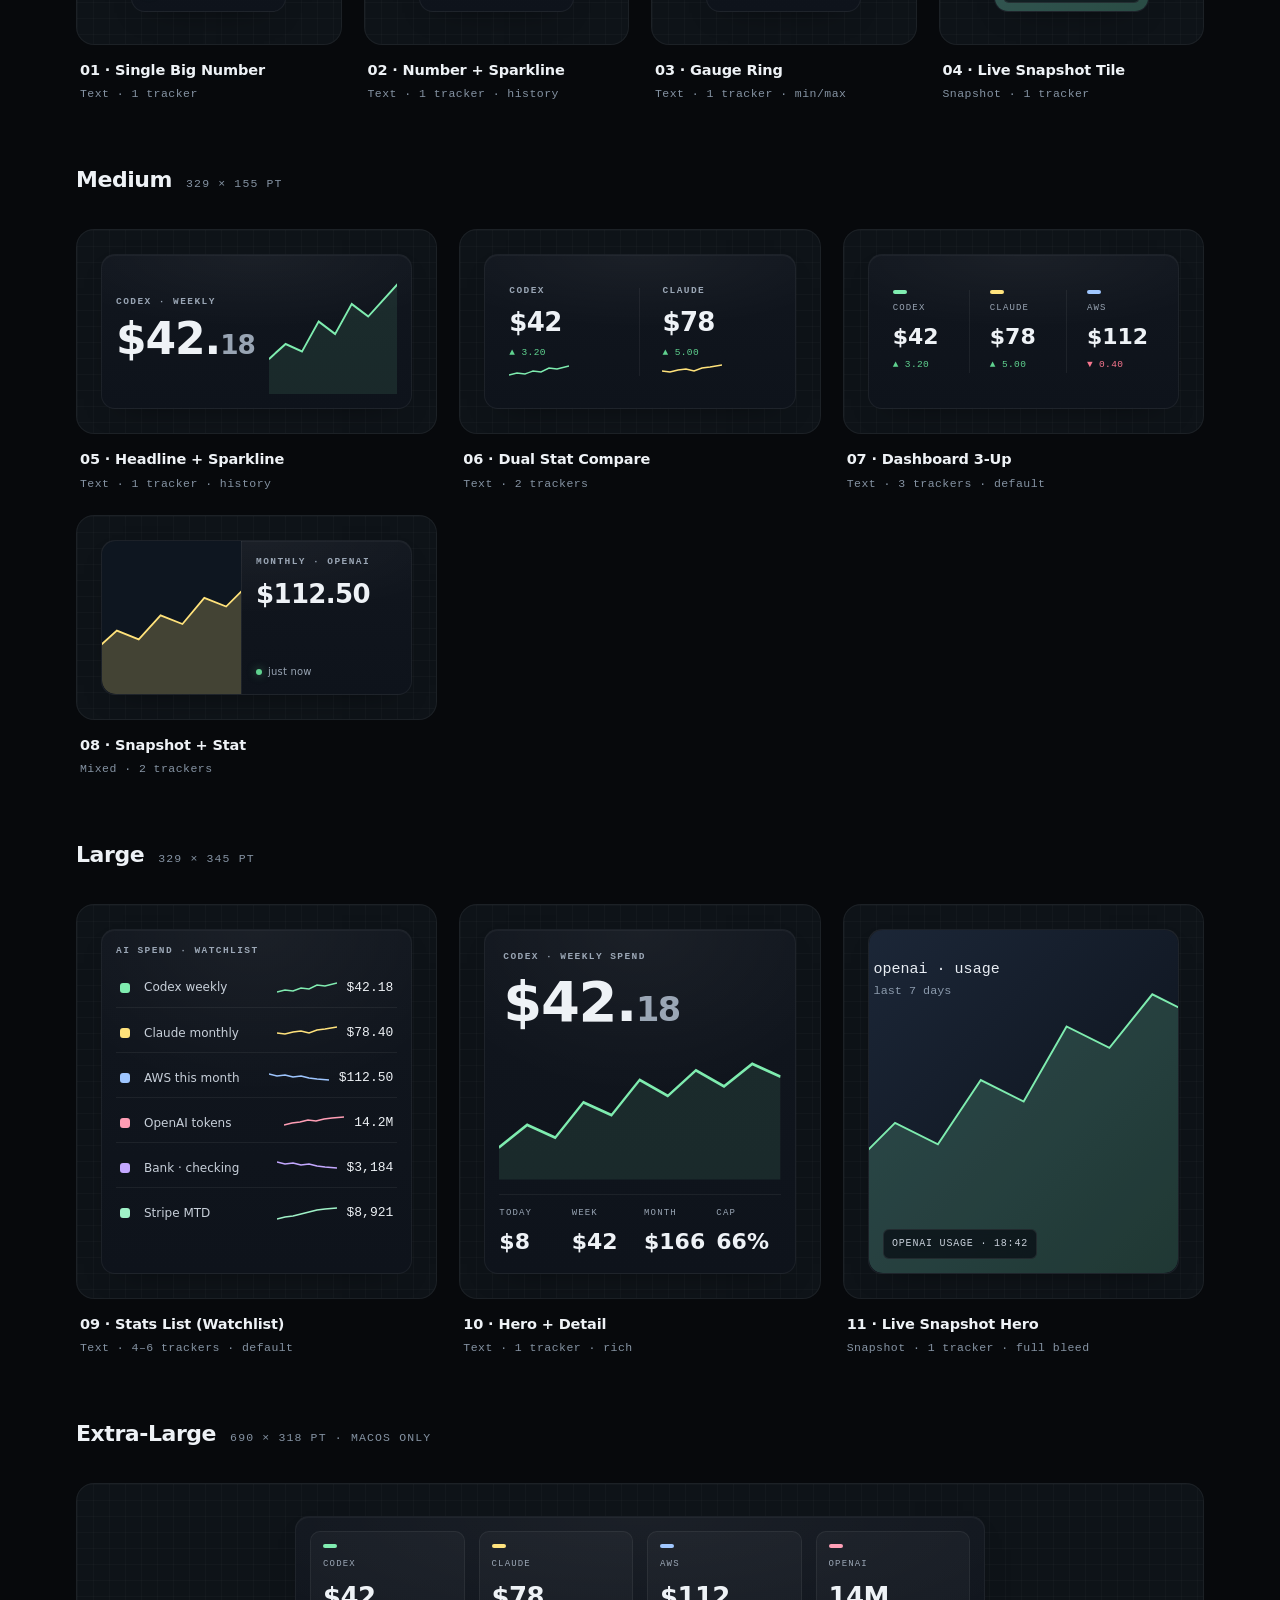
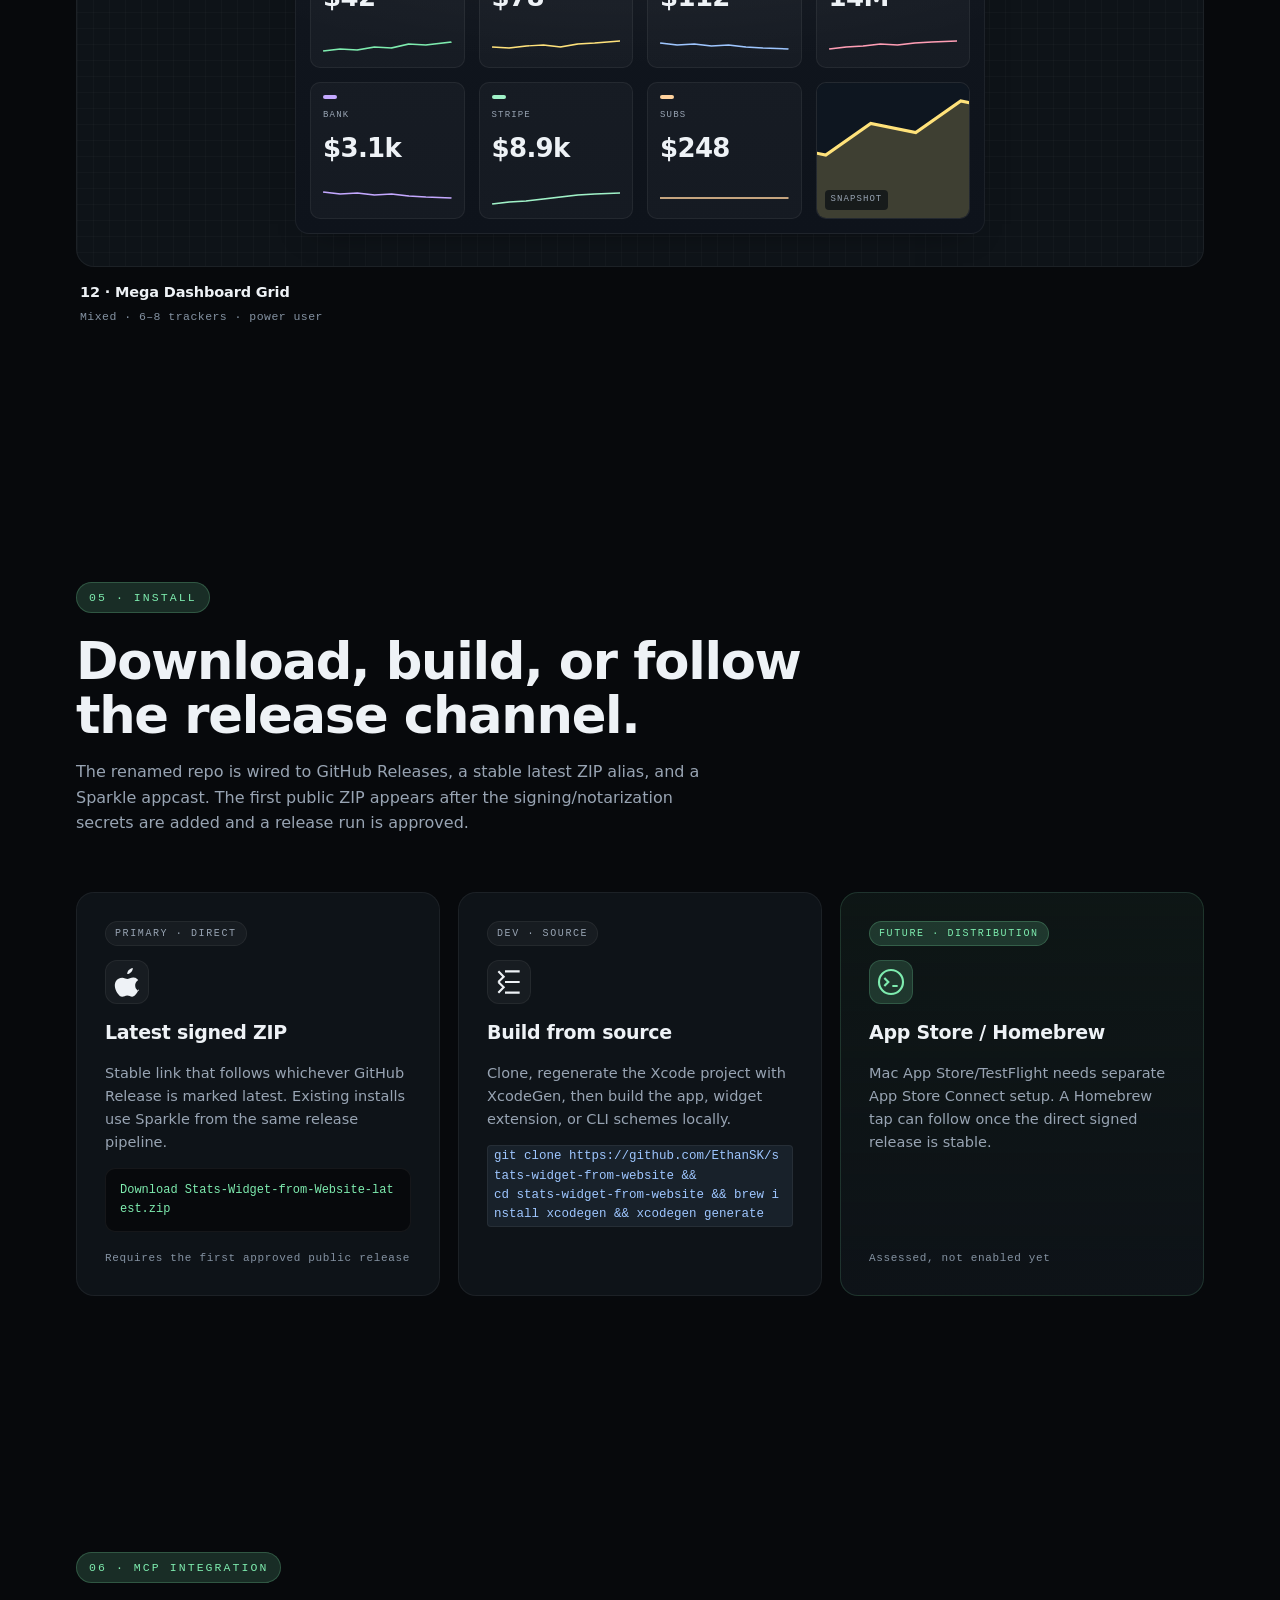
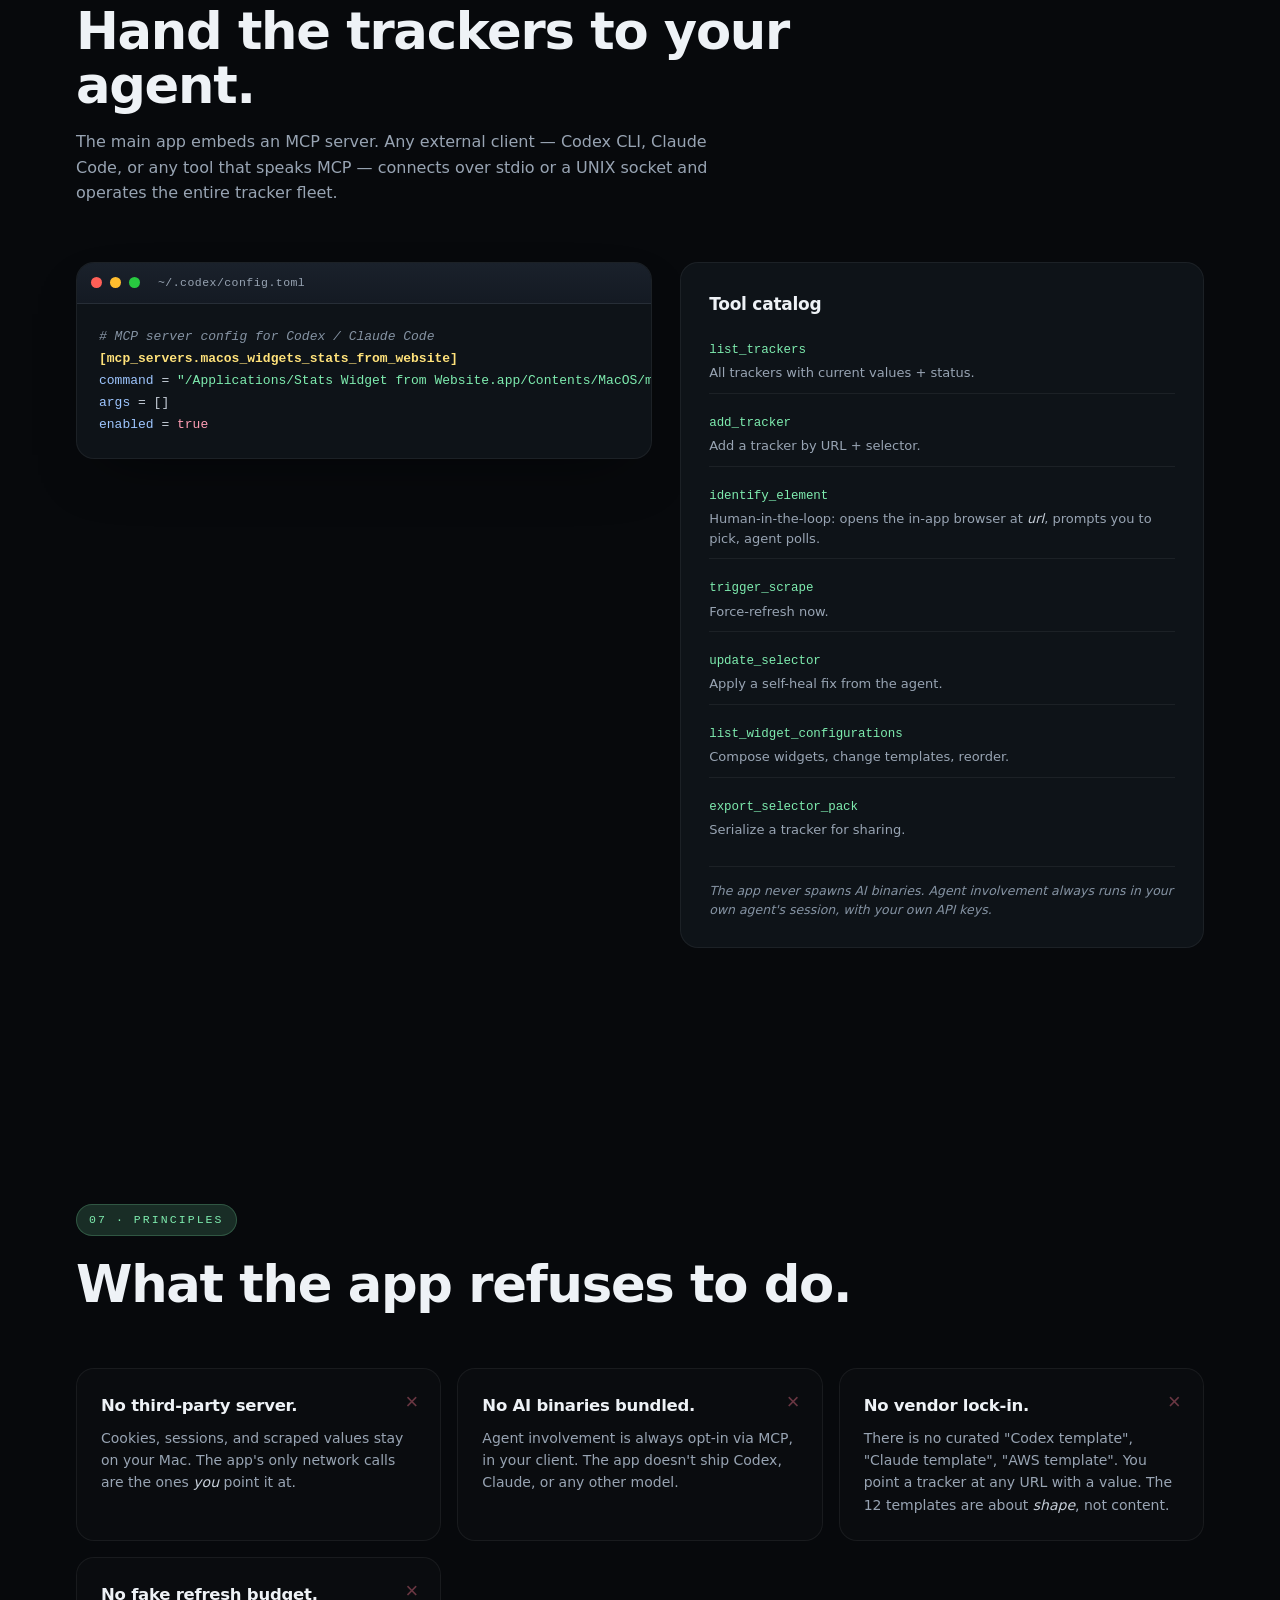
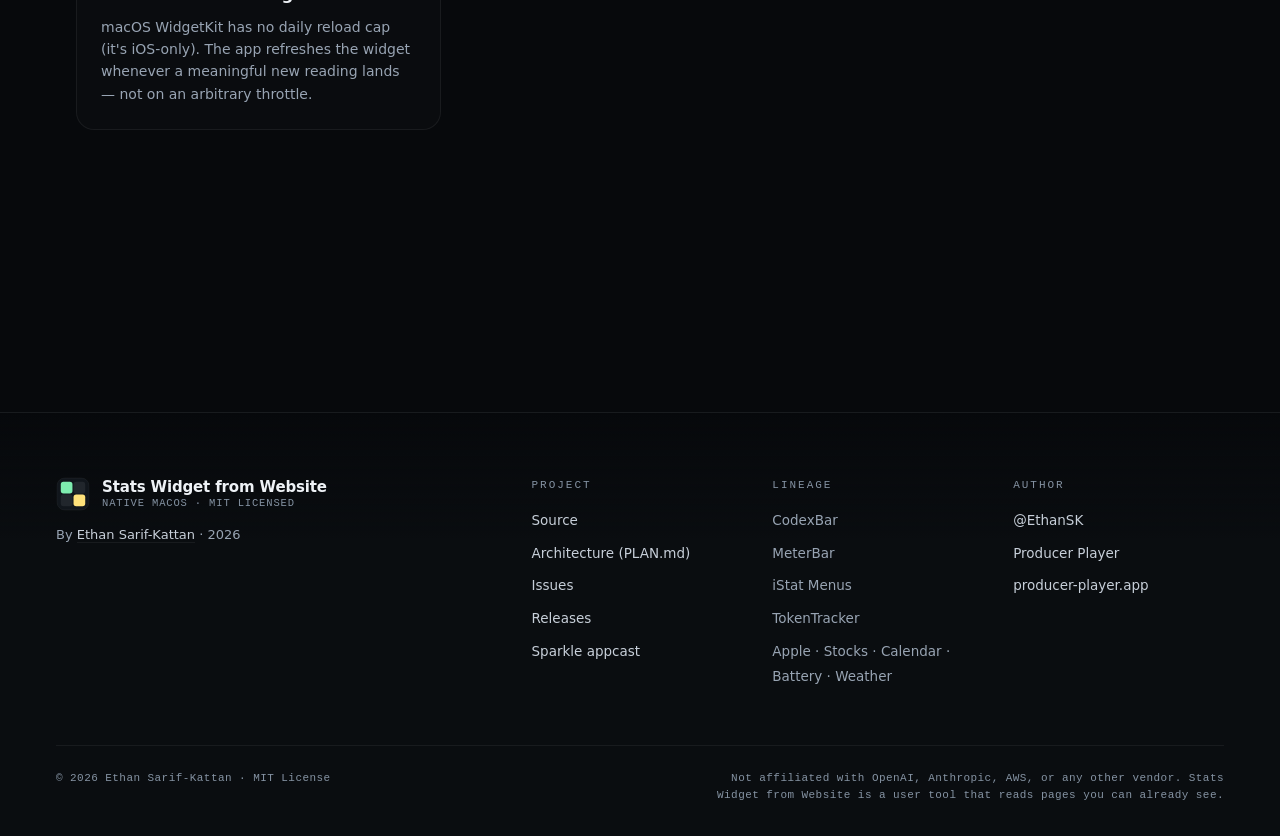
==== commit d5ead4a8: "site: update download URLs to renamed Stats-Widget-from-Website-latest.zip The release ZIP basename " ====
--- a/index.html
+++ b/index.html
@@ -39,7 +39,7 @@
         "operatingSystem": "macOS 13+",
         "description": "A native macOS WidgetKit app that surfaces any number from any logged-in webpage to your desktop.",
         "url": "https://ethansk.github.io/stats-widget-from-website/",
-        "downloadUrl": "https://github.com/EthanSK/stats-widget-from-website/releases/latest/download/MacosWidgetsStatsFromWebsite-latest.zip",
+        "downloadUrl": "https://github.com/EthanSK/stats-widget-from-website/releases/latest/download/Stats-Widget-from-Website-latest.zip",
         "sameAs": "https://github.com/EthanSK/stats-widget-from-website",
         "license": "https://opensource.org/license/mit"
       }
@@ -99,7 +99,7 @@
             to your desktop. Configure it once, glance forever.
           </p>
           <div class="hero-cta">
-            <a class="btn btn-primary" href="https://github.com/EthanSK/stats-widget-from-website/releases/latest/download/MacosWidgetsStatsFromWebsite-latest.zip" rel="noopener">
+            <a class="btn btn-primary" href="https://github.com/EthanSK/stats-widget-from-website/releases/latest/download/Stats-Widget-from-Website-latest.zip" rel="noopener">
               <svg width="14" height="14" viewBox="0 0 24 24" fill="currentColor" aria-hidden="true"><path d="M16.365 1.43c0 1.14-.493 2.27-1.177 3.08-.744.9-1.99 1.57-2.987 1.57-.12-1.03.396-2.13 1.077-2.99.764-.9 2.02-1.49 2.937-1.66.05.34.15.68.15 1zm4.565 15.71c-.03.07-.46 1.58-1.55 3.14-.95 1.34-1.94 2.71-3.5 2.71-1.55 0-1.94-.92-3.69-.92-1.71 0-2.34.94-3.75.94-1.55 0-2.59-1.27-3.59-2.61-1.62-2.21-2.85-6.18-1.21-8.93.97-1.65 2.83-2.69 4.78-2.69 1.5 0 2.92.99 3.84.99.93 0 2.67-1.13 4.32-1.13.69 0 2.59.06 3.81 2.07-.1.06-2.27 1.32-2.25 3.95.03 3.13 2.74 4.17 2.78 4.18z"/></svg>
               Download latest
             </a>
@@ -631,7 +631,7 @@
             <div class="install-icon"><svg width="32" height="32" viewBox="0 0 24 24" fill="currentColor" aria-hidden="true"><path d="M16.365 1.43c0 1.14-.493 2.27-1.177 3.08-.744.9-1.99 1.57-2.987 1.57-.12-1.03.396-2.13 1.077-2.99.764-.9 2.02-1.49 2.937-1.66.05.34.15.68.15 1zm4.565 15.71c-.03.07-.46 1.58-1.55 3.14-.95 1.34-1.94 2.71-3.5 2.71-1.55 0-1.94-.92-3.69-.92-1.71 0-2.34.94-3.75.94-1.55 0-2.59-1.27-3.59-2.61-1.62-2.21-2.85-6.18-1.21-8.93.97-1.65 2.83-2.69 4.78-2.69 1.5 0 2.92.99 3.84.99.93 0 2.67-1.13 4.32-1.13.69 0 2.59.06 3.81 2.07-.1.06-2.27 1.32-2.25 3.95.03 3.13 2.74 4.17 2.78 4.18z"/></svg></div>
             <h3>Latest signed ZIP</h3>
             <p>Stable link that follows whichever GitHub Release is marked latest. Existing installs use Sparkle from the same release pipeline.</p>
-            <a class="install-cmd install-link" href="https://github.com/EthanSK/stats-widget-from-website/releases/latest/download/MacosWidgetsStatsFromWebsite-latest.zip" rel="noopener">Download MacosWidgetsStatsFromWebsite-latest.zip</a>
+            <a class="install-cmd install-link" href="https://github.com/EthanSK/stats-widget-from-website/releases/latest/download/Stats-Widget-from-Website-latest.zip" rel="noopener">Download Stats-Widget-from-Website-latest.zip</a>
             <span class="install-soon">Requires the first approved public release</span>
           </article>
 
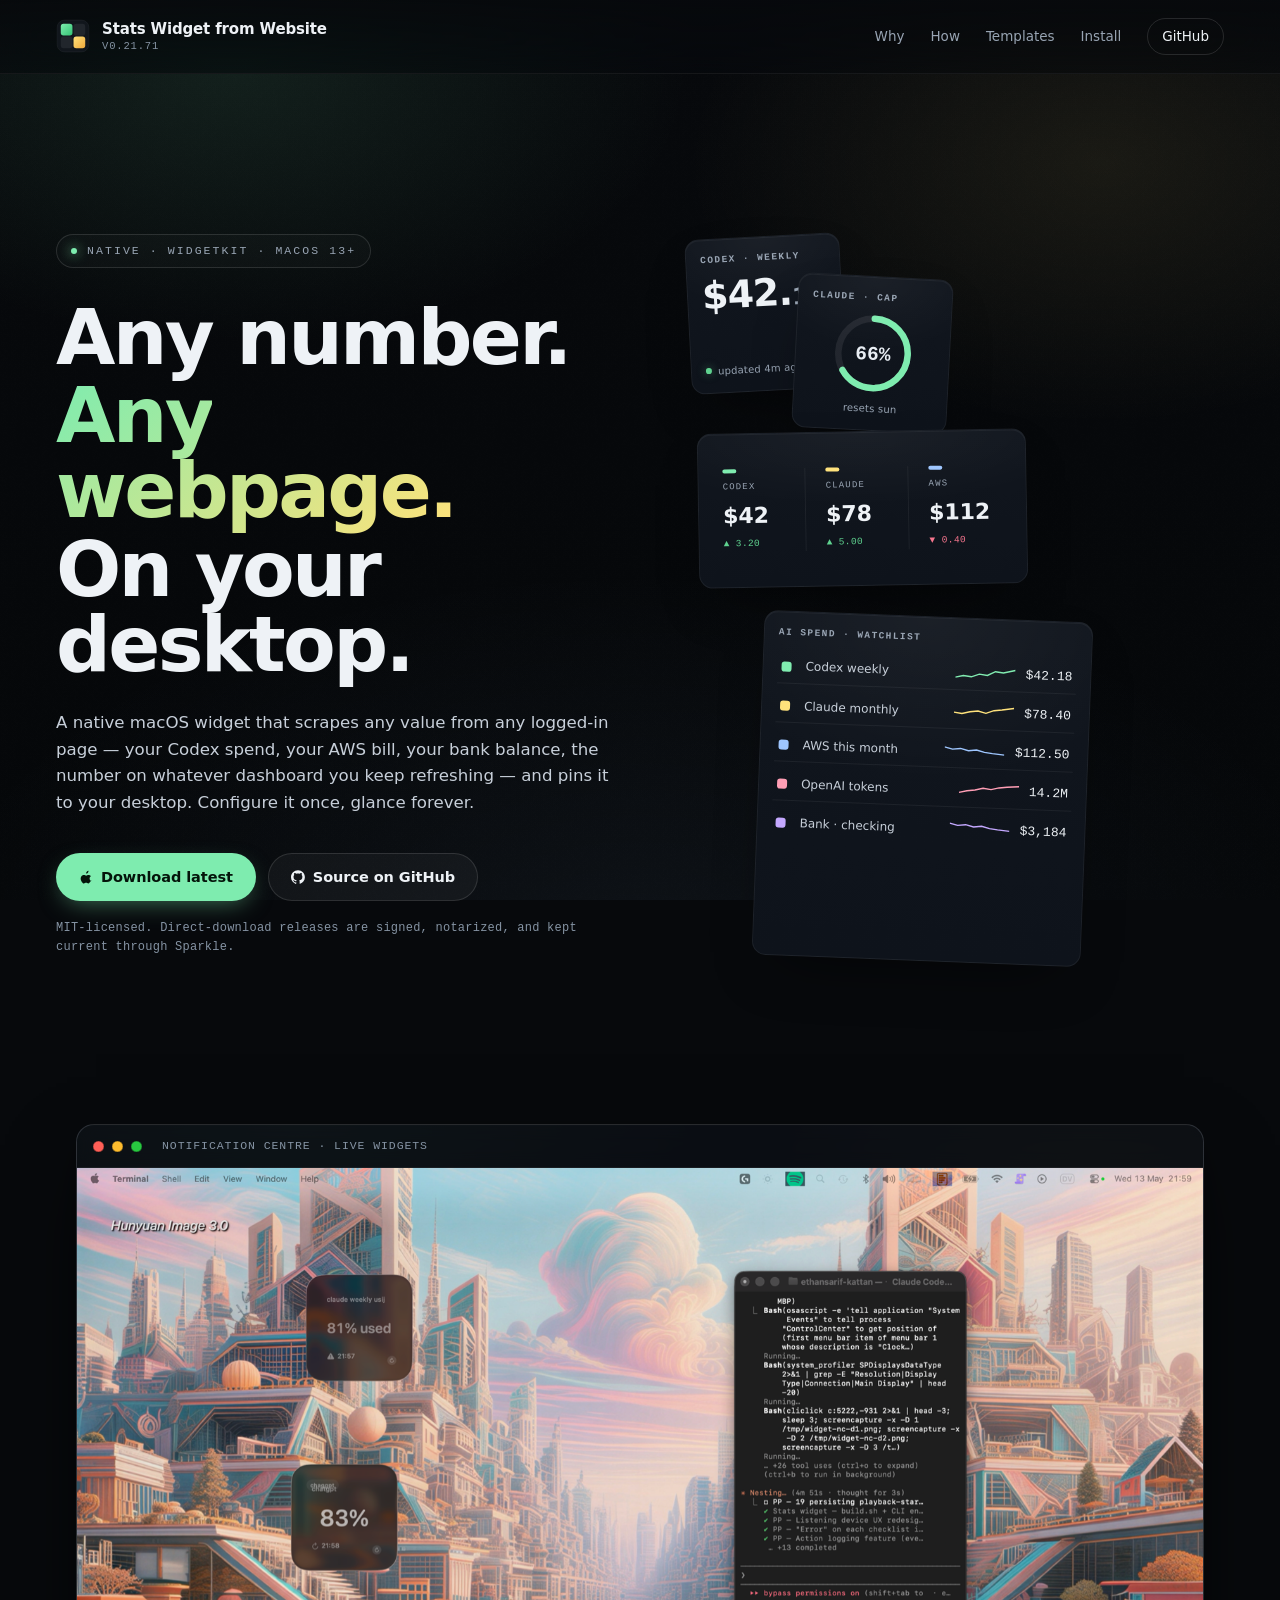
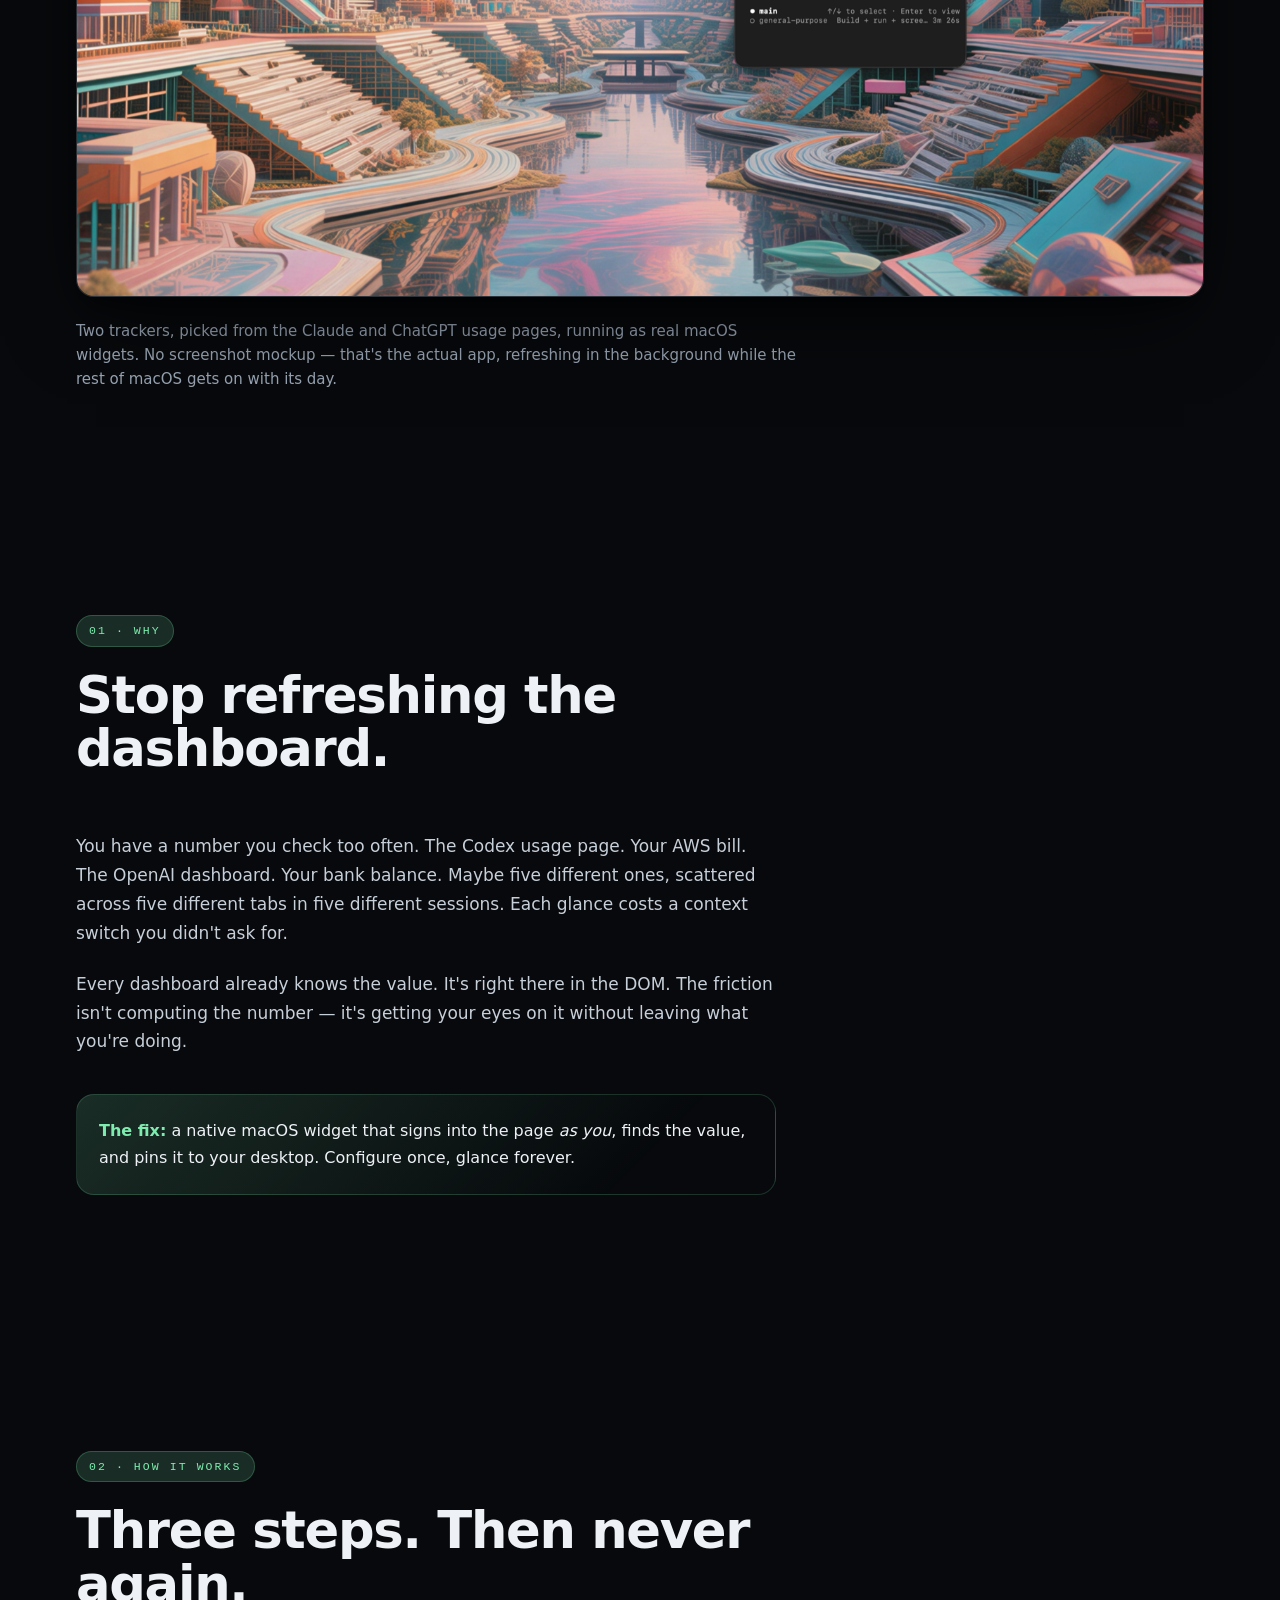
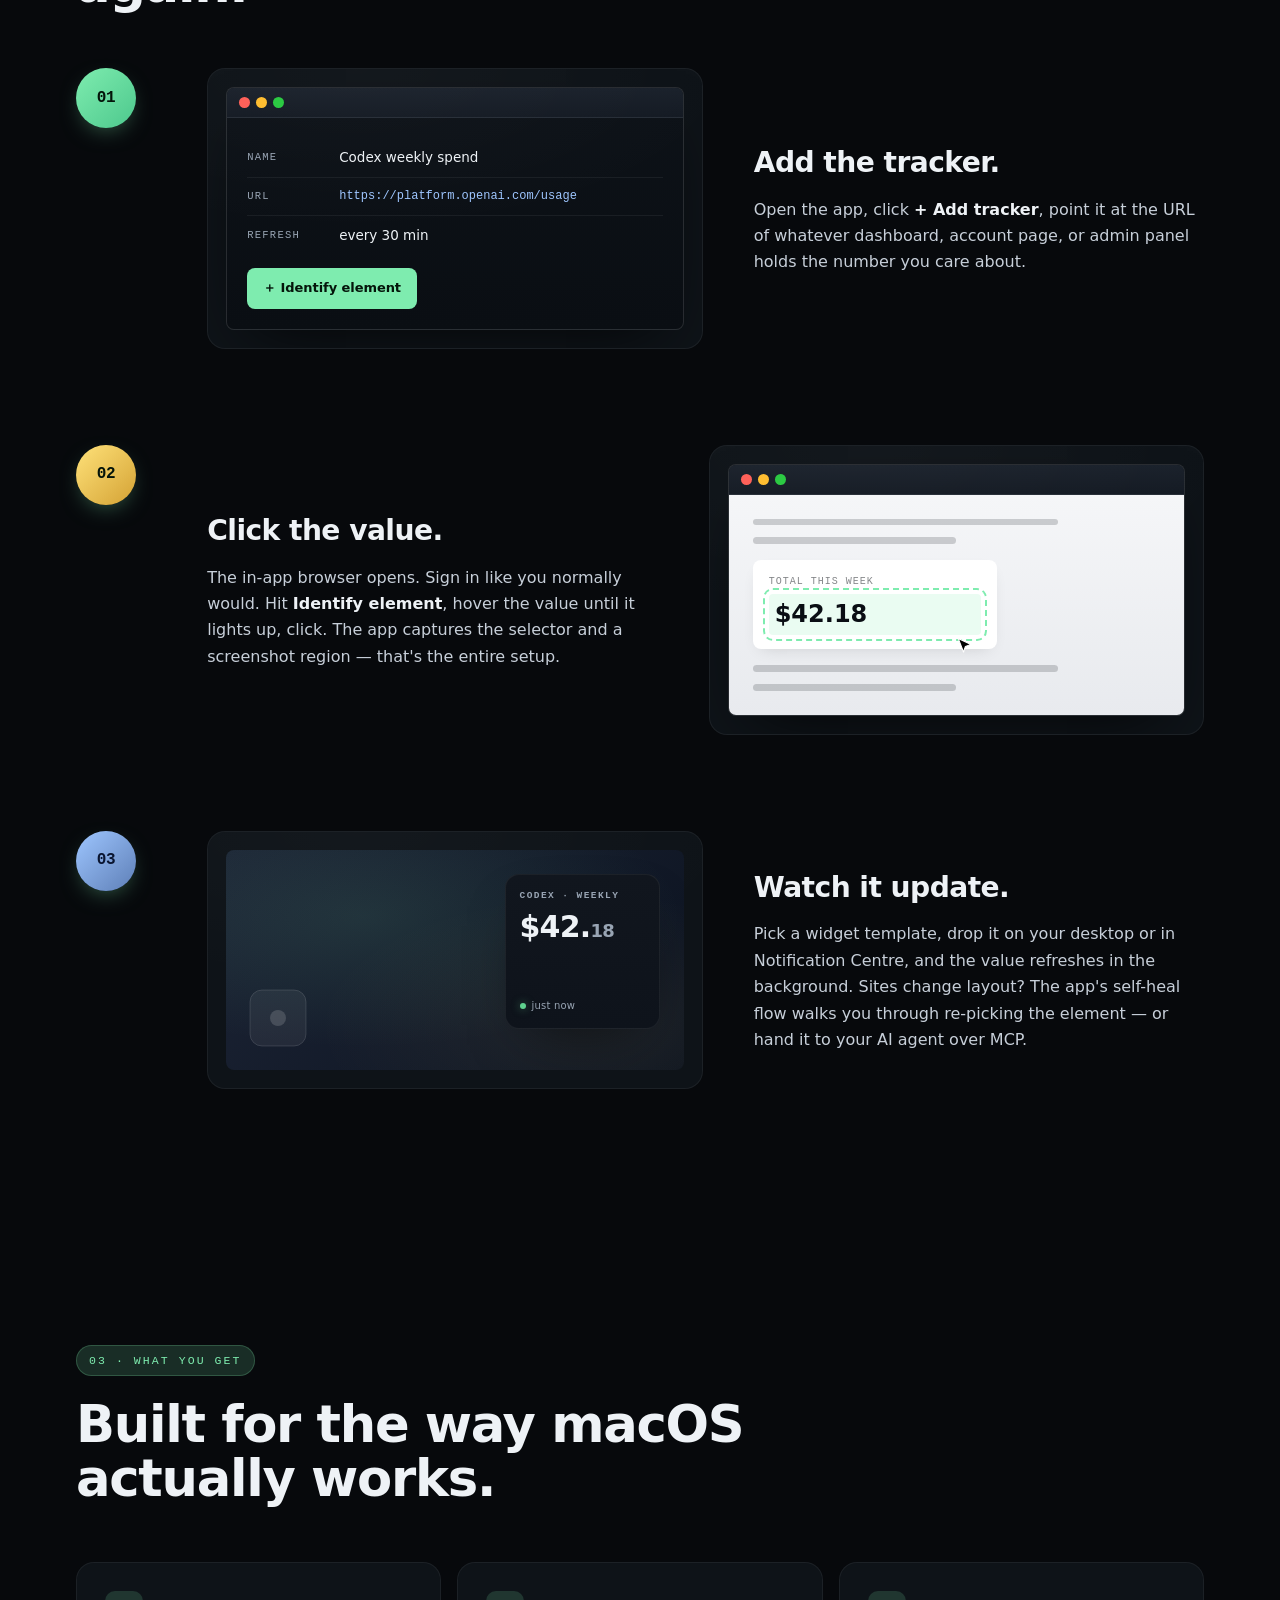
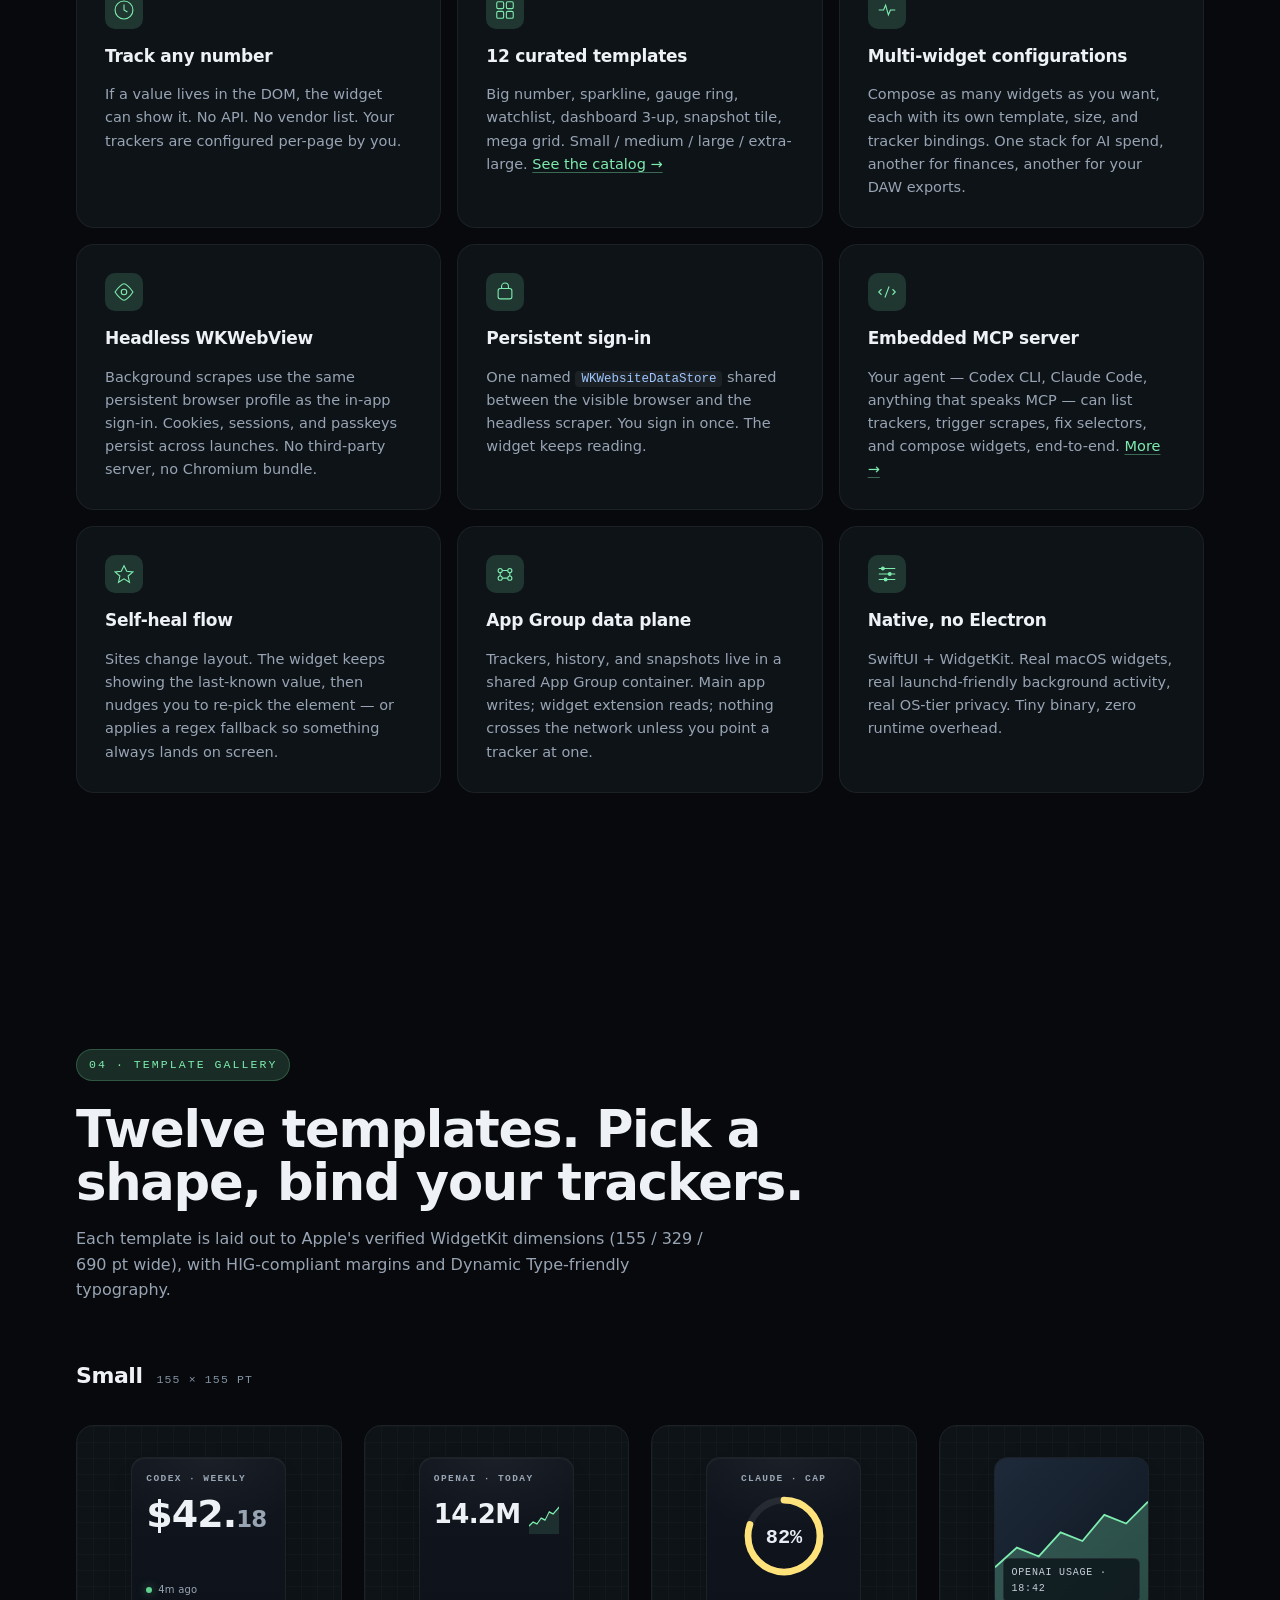
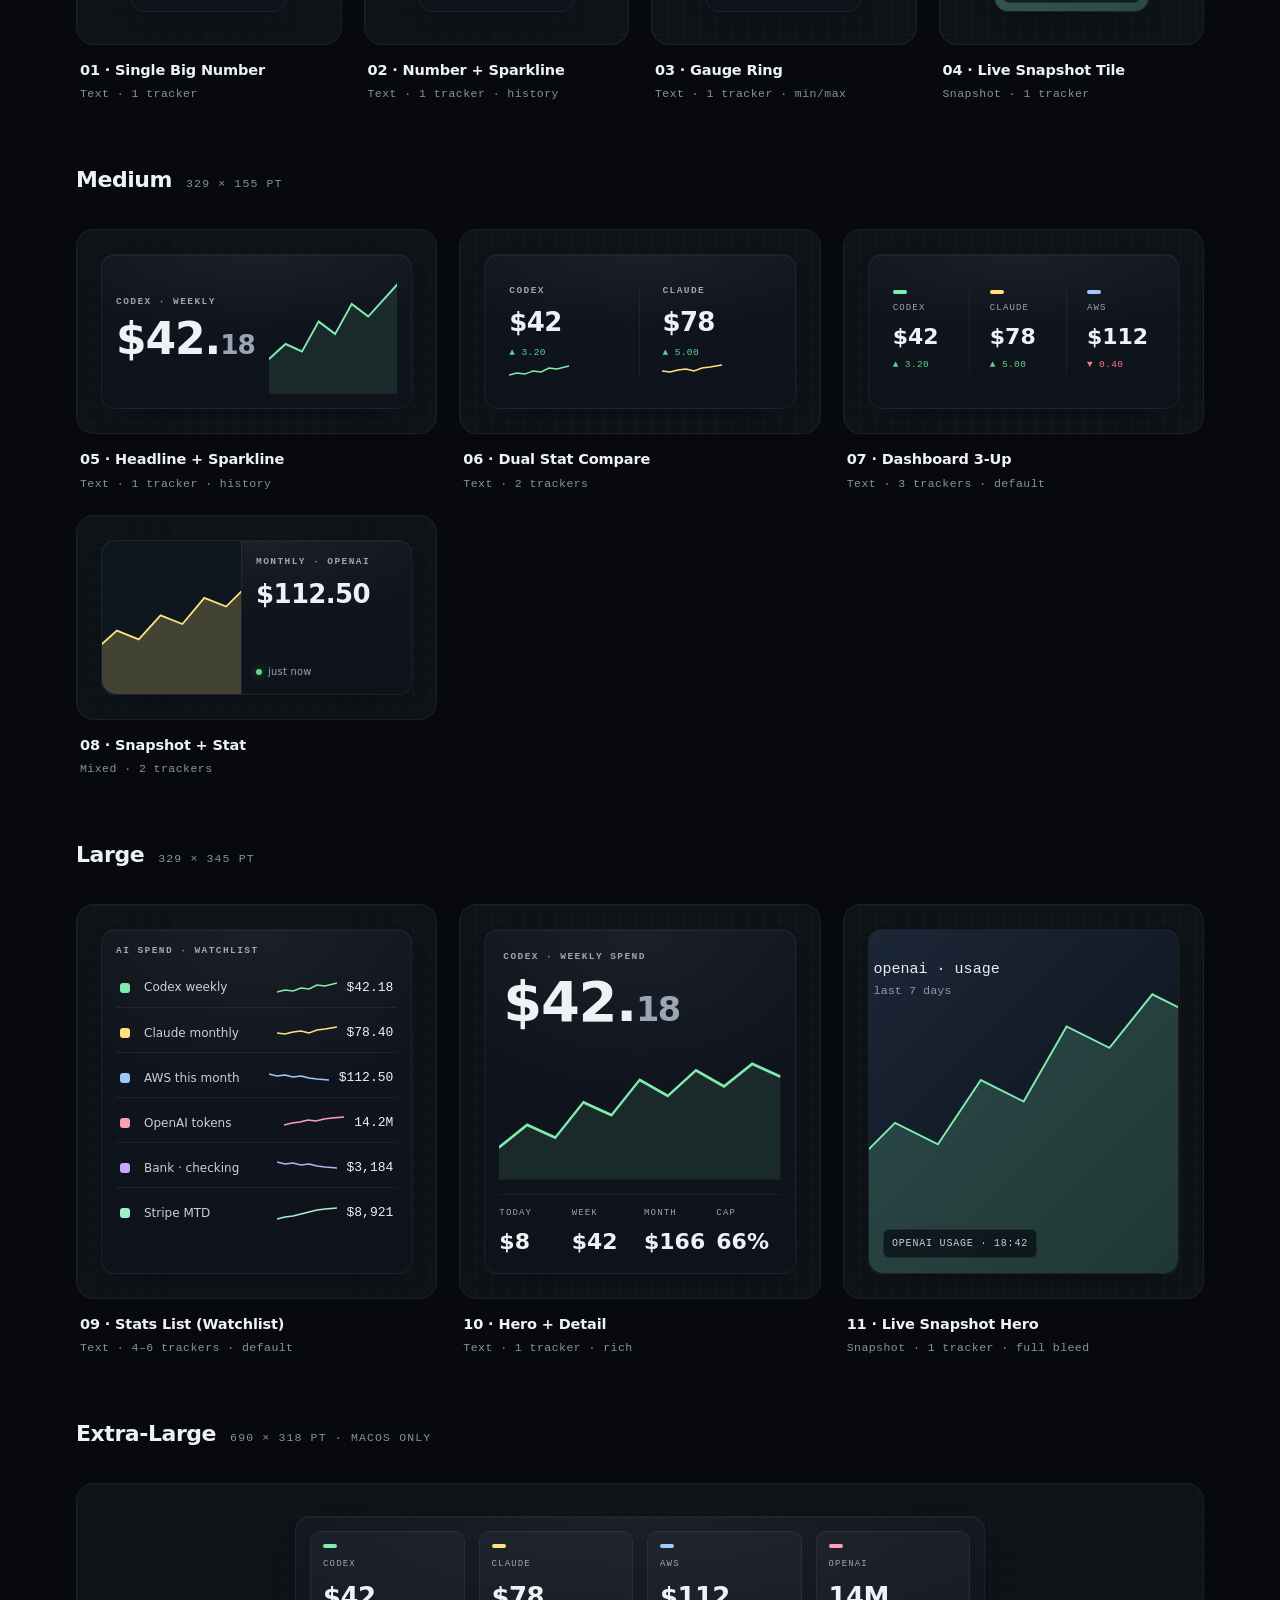
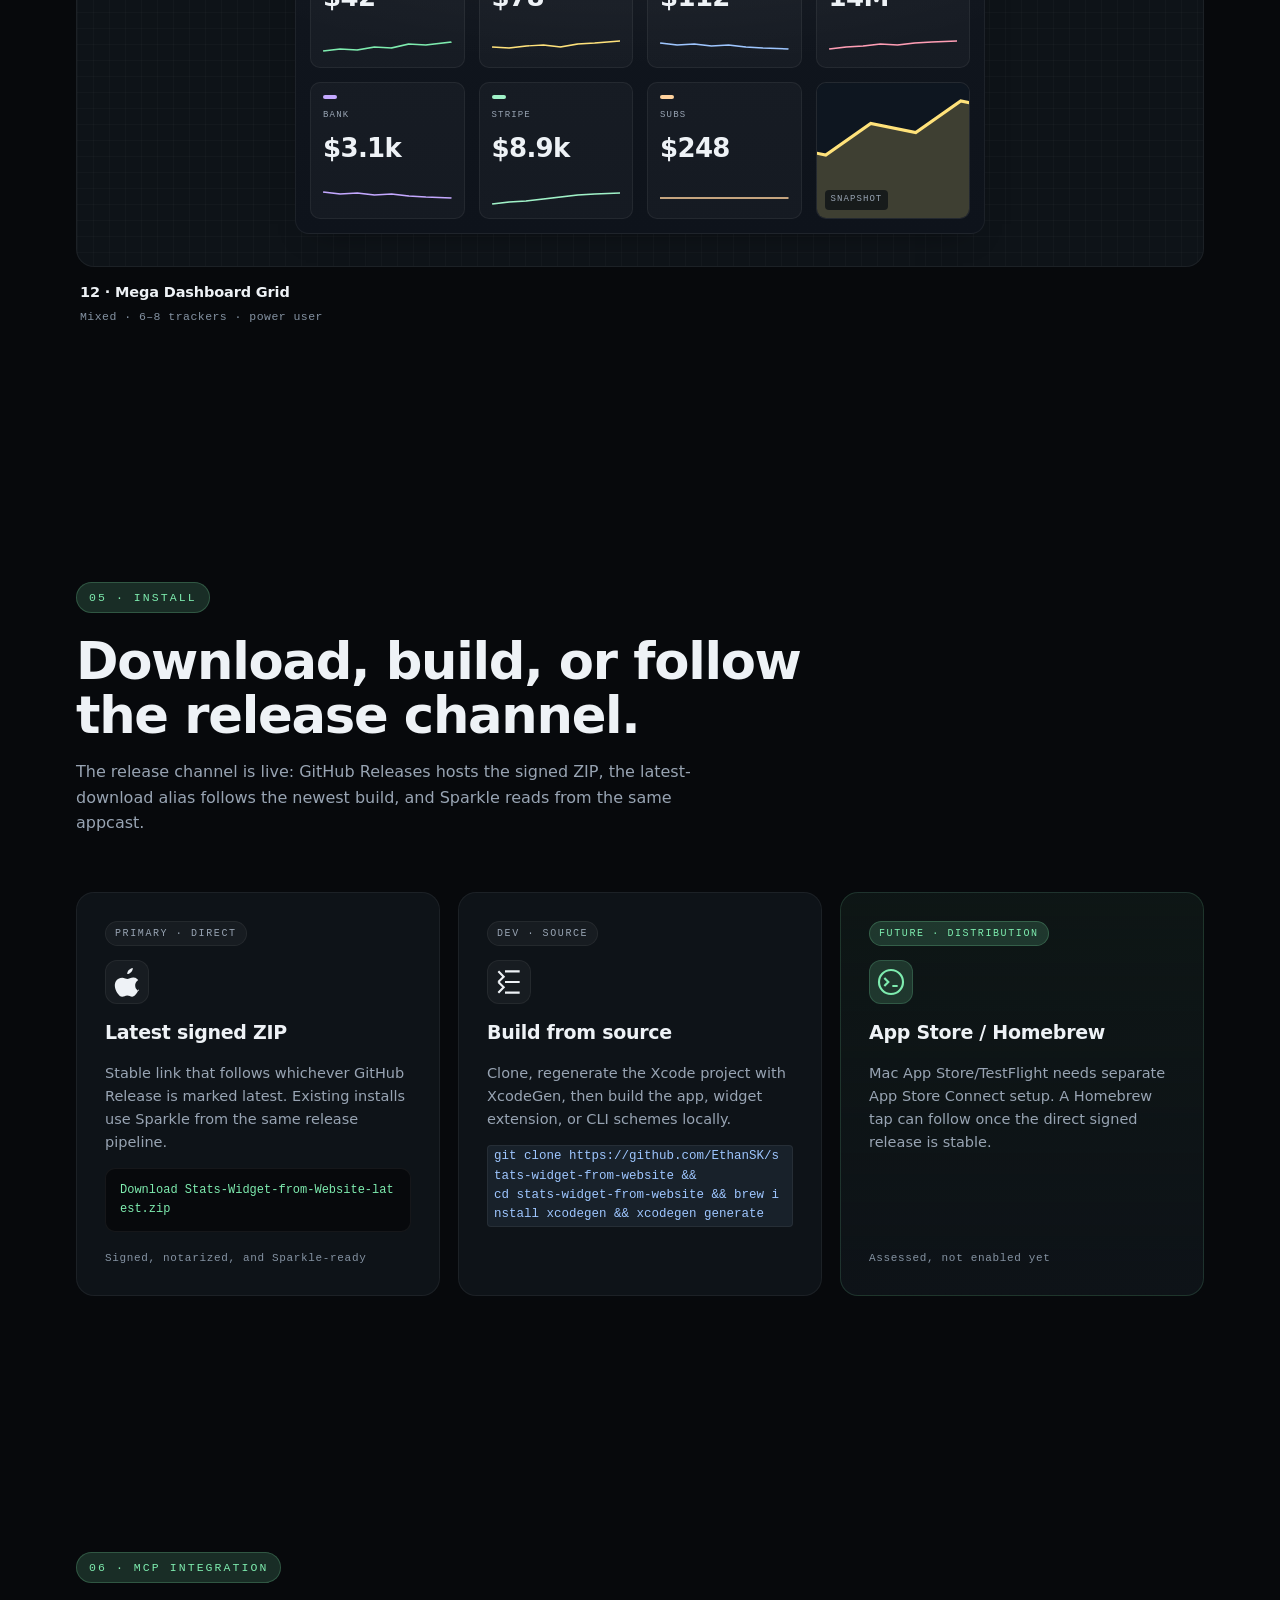
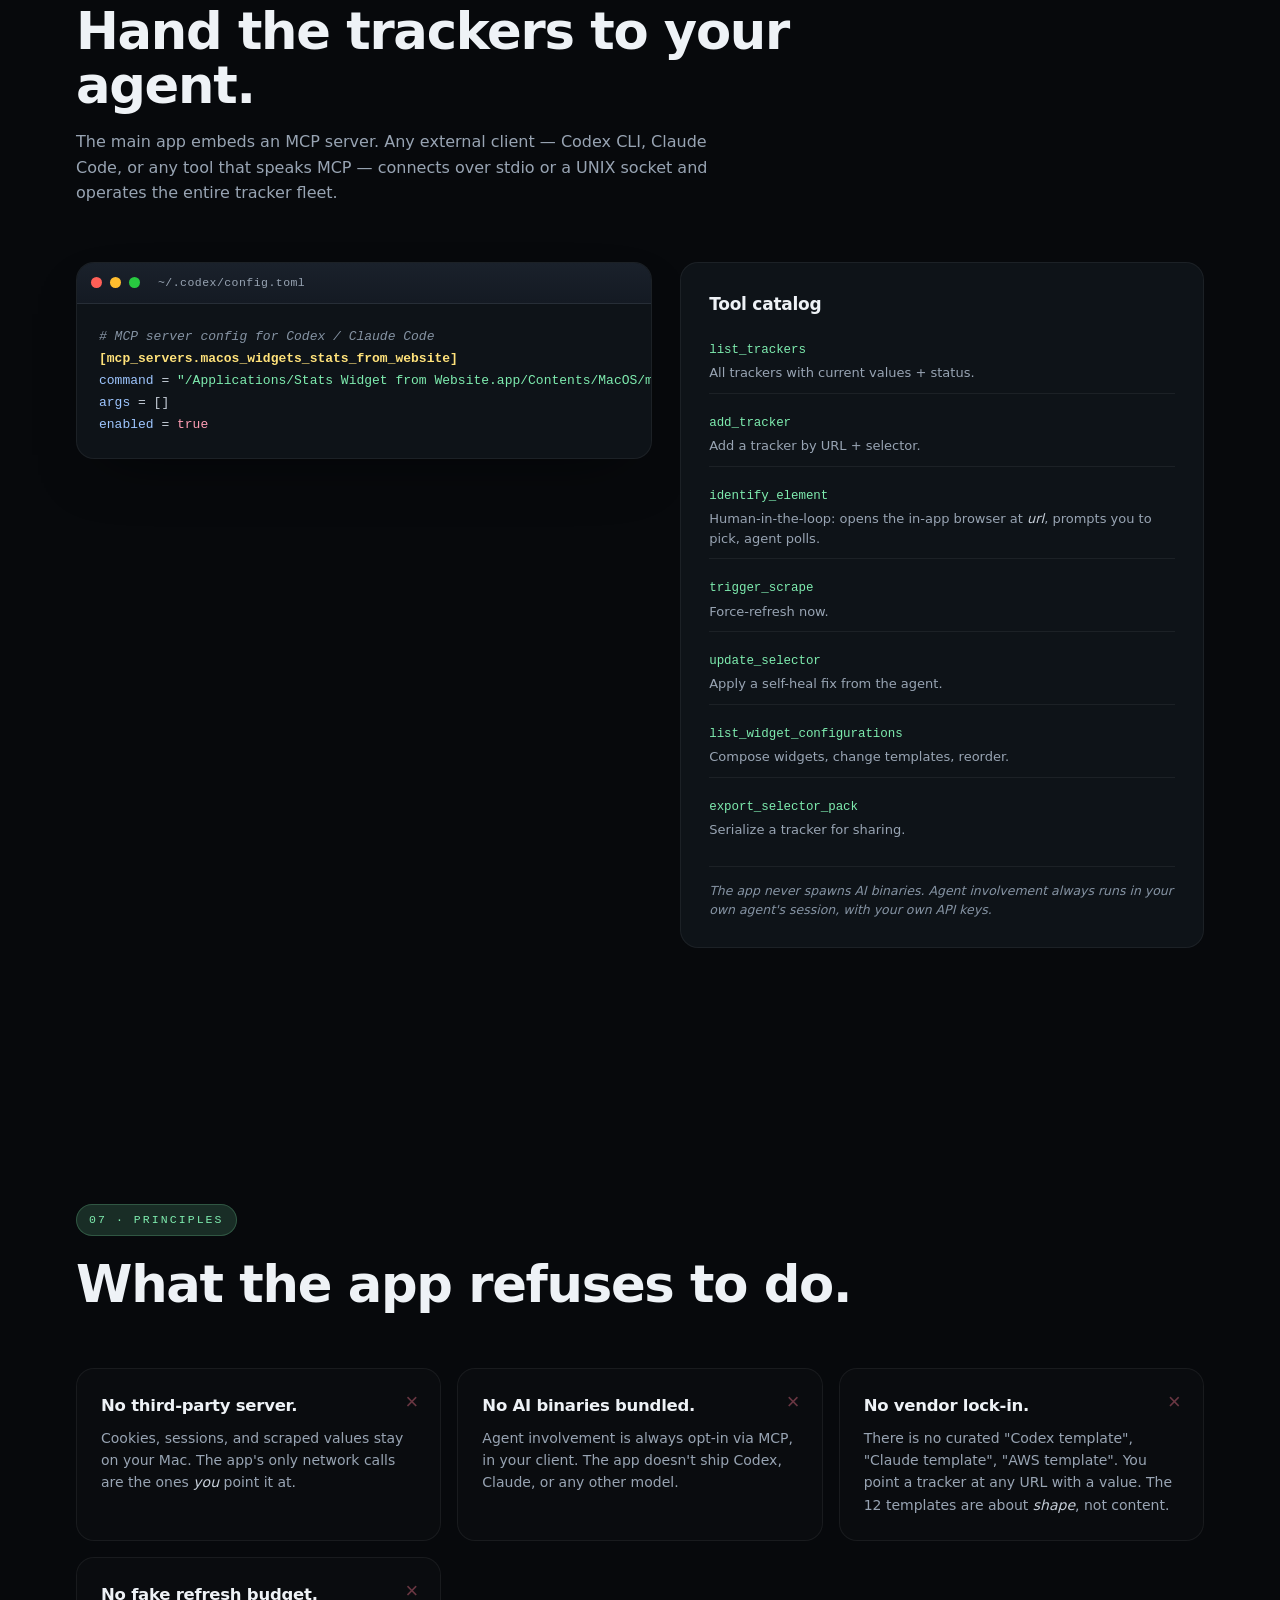
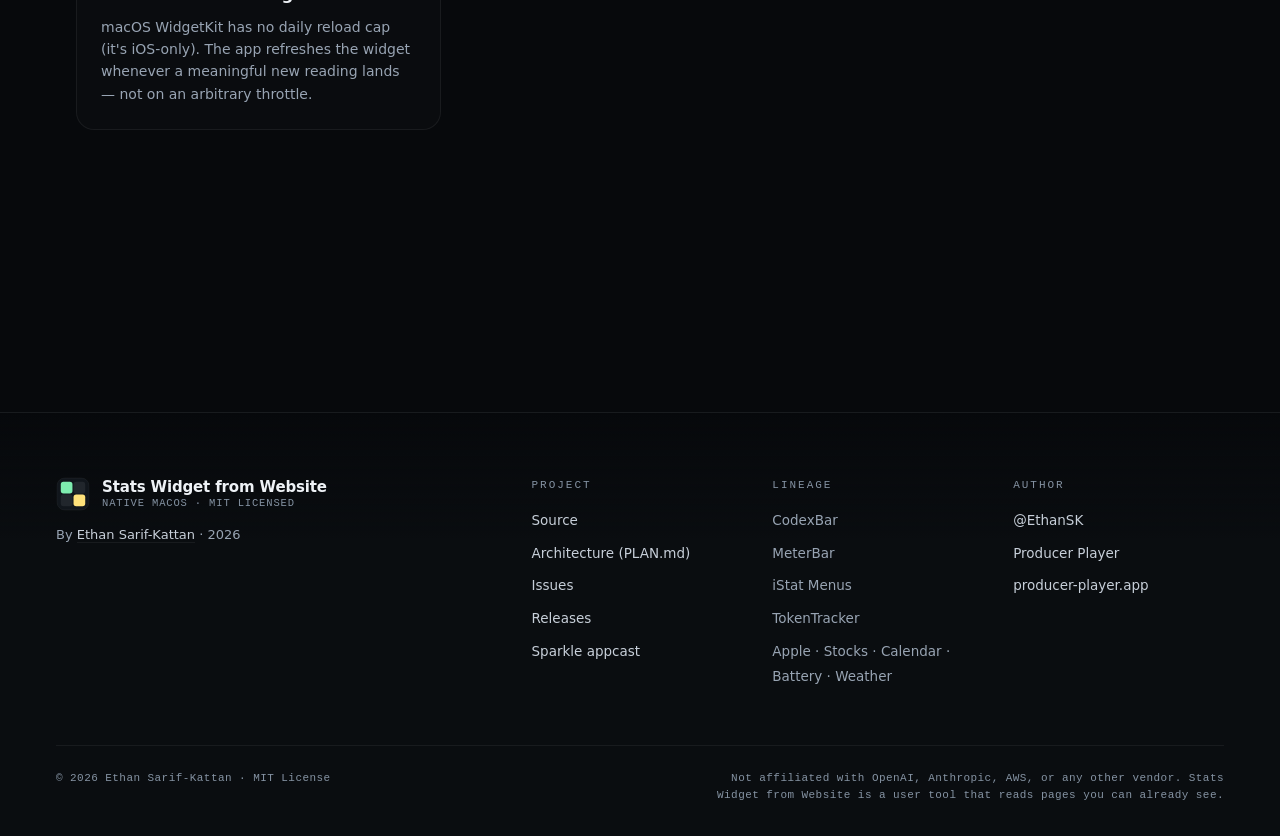
==== commit 82214b57: "site: update release-ready install copy" ====
--- a/index.html
+++ b/index.html
@@ -70,7 +70,7 @@
         </svg>
         <span class="brand-words">
           <span class="brand-name">Stats Widget from Website</span>
-          <span class="brand-sub" id="brand-version" data-default="release-ready">release-ready</span>
+          <span class="brand-sub" id="brand-version" data-default="v0.21.71">v0.21.71</span>
         </span>
       </a>
       <nav class="topnav" aria-label="Primary">
@@ -108,7 +108,7 @@
               Source on GitHub
             </a>
           </div>
-          <p class="hero-note">MIT-licensed. Direct-download releases are signed, notarized, and Sparkle-updated once the first public release is approved.</p>
+          <p class="hero-note">MIT-licensed. Direct-download releases are signed, notarized, and kept current through Sparkle.</p>
         </div>
 
         <!-- Hero composition: floating widget tiles -->
@@ -622,7 +622,7 @@
         <div class="section-head">
           <p class="kicker">05 · INSTALL</p>
           <h2>Download, build, or follow the release channel.</h2>
-          <p class="section-sub">The renamed repo is wired to GitHub Releases, a stable latest ZIP alias, and a Sparkle appcast. The first public ZIP appears after the signing/notarization secrets are added and a release run is approved.</p>
+          <p class="section-sub">The release channel is live: GitHub Releases hosts the signed ZIP, the latest-download alias follows the newest build, and Sparkle reads from the same appcast.</p>
         </div>
 
         <div class="install-grid">
@@ -632,7 +632,7 @@
             <h3>Latest signed ZIP</h3>
             <p>Stable link that follows whichever GitHub Release is marked latest. Existing installs use Sparkle from the same release pipeline.</p>
             <a class="install-cmd install-link" href="https://github.com/EthanSK/stats-widget-from-website/releases/latest/download/Stats-Widget-from-Website-latest.zip" rel="noopener">Download Stats-Widget-from-Website-latest.zip</a>
-            <span class="install-soon">Requires the first approved public release</span>
+            <span class="install-soon">Signed, notarized, and Sparkle-ready</span>
           </article>
 
           <article class="install-card">
@@ -781,7 +781,7 @@
       (function loadVersion() {
         var el = document.getElementById("brand-version");
         if (!el) return;
-        var fallback = el.dataset.default || "release-ready";
+        var fallback = el.dataset.default || "v0.21.71";
 
         function render(version, channel) {
           if (!version) {
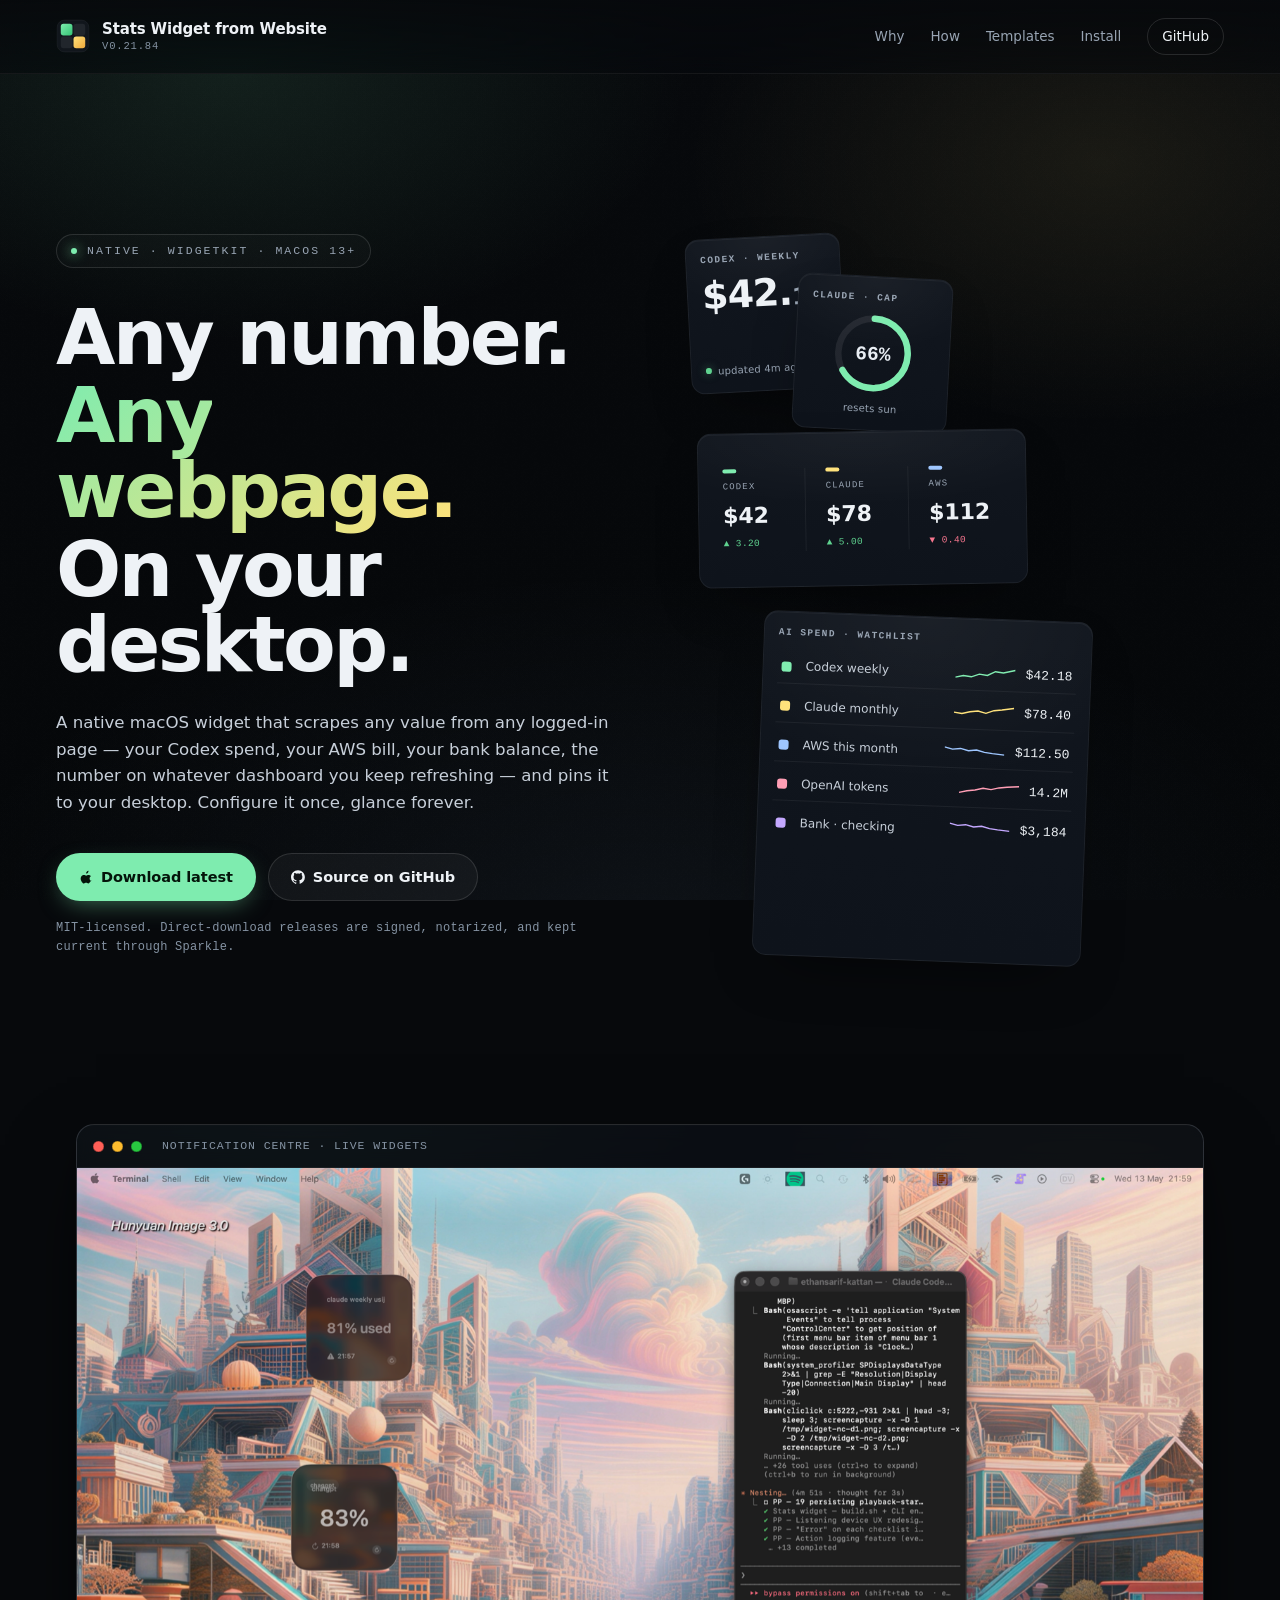
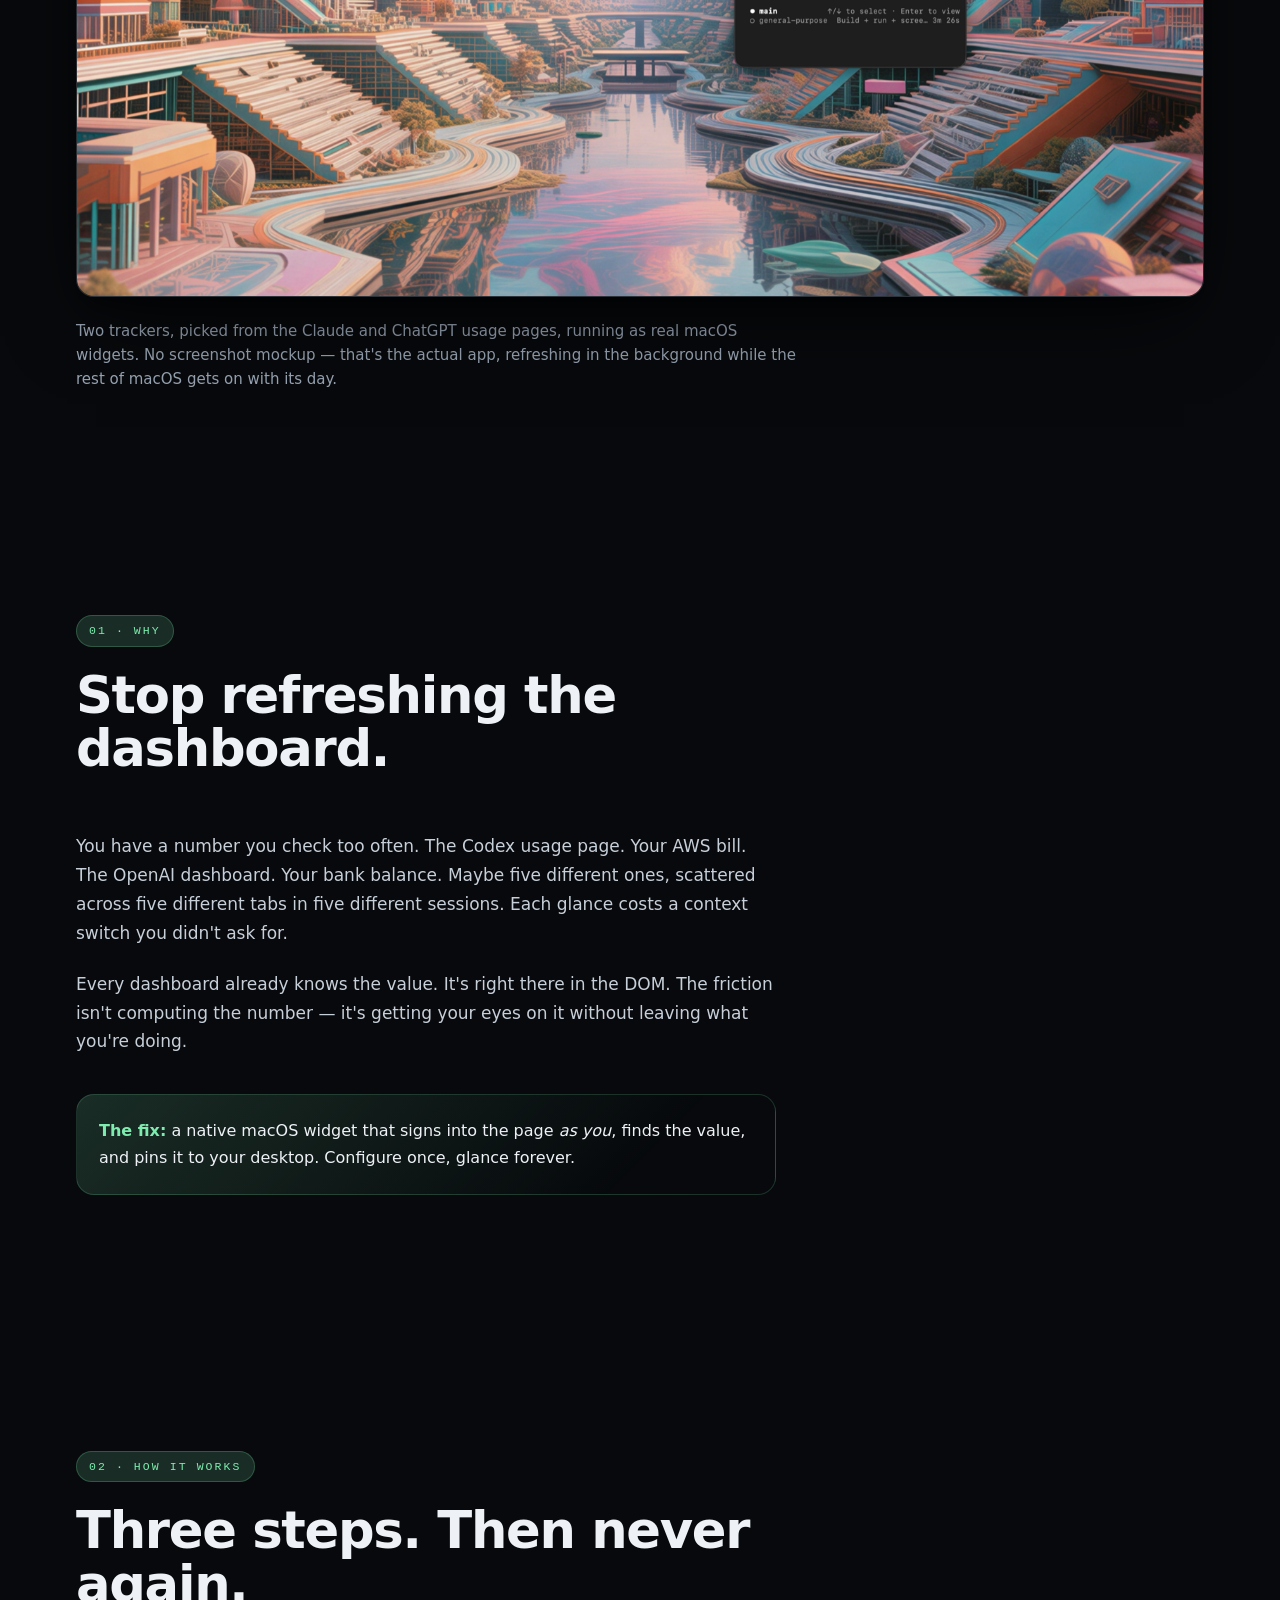
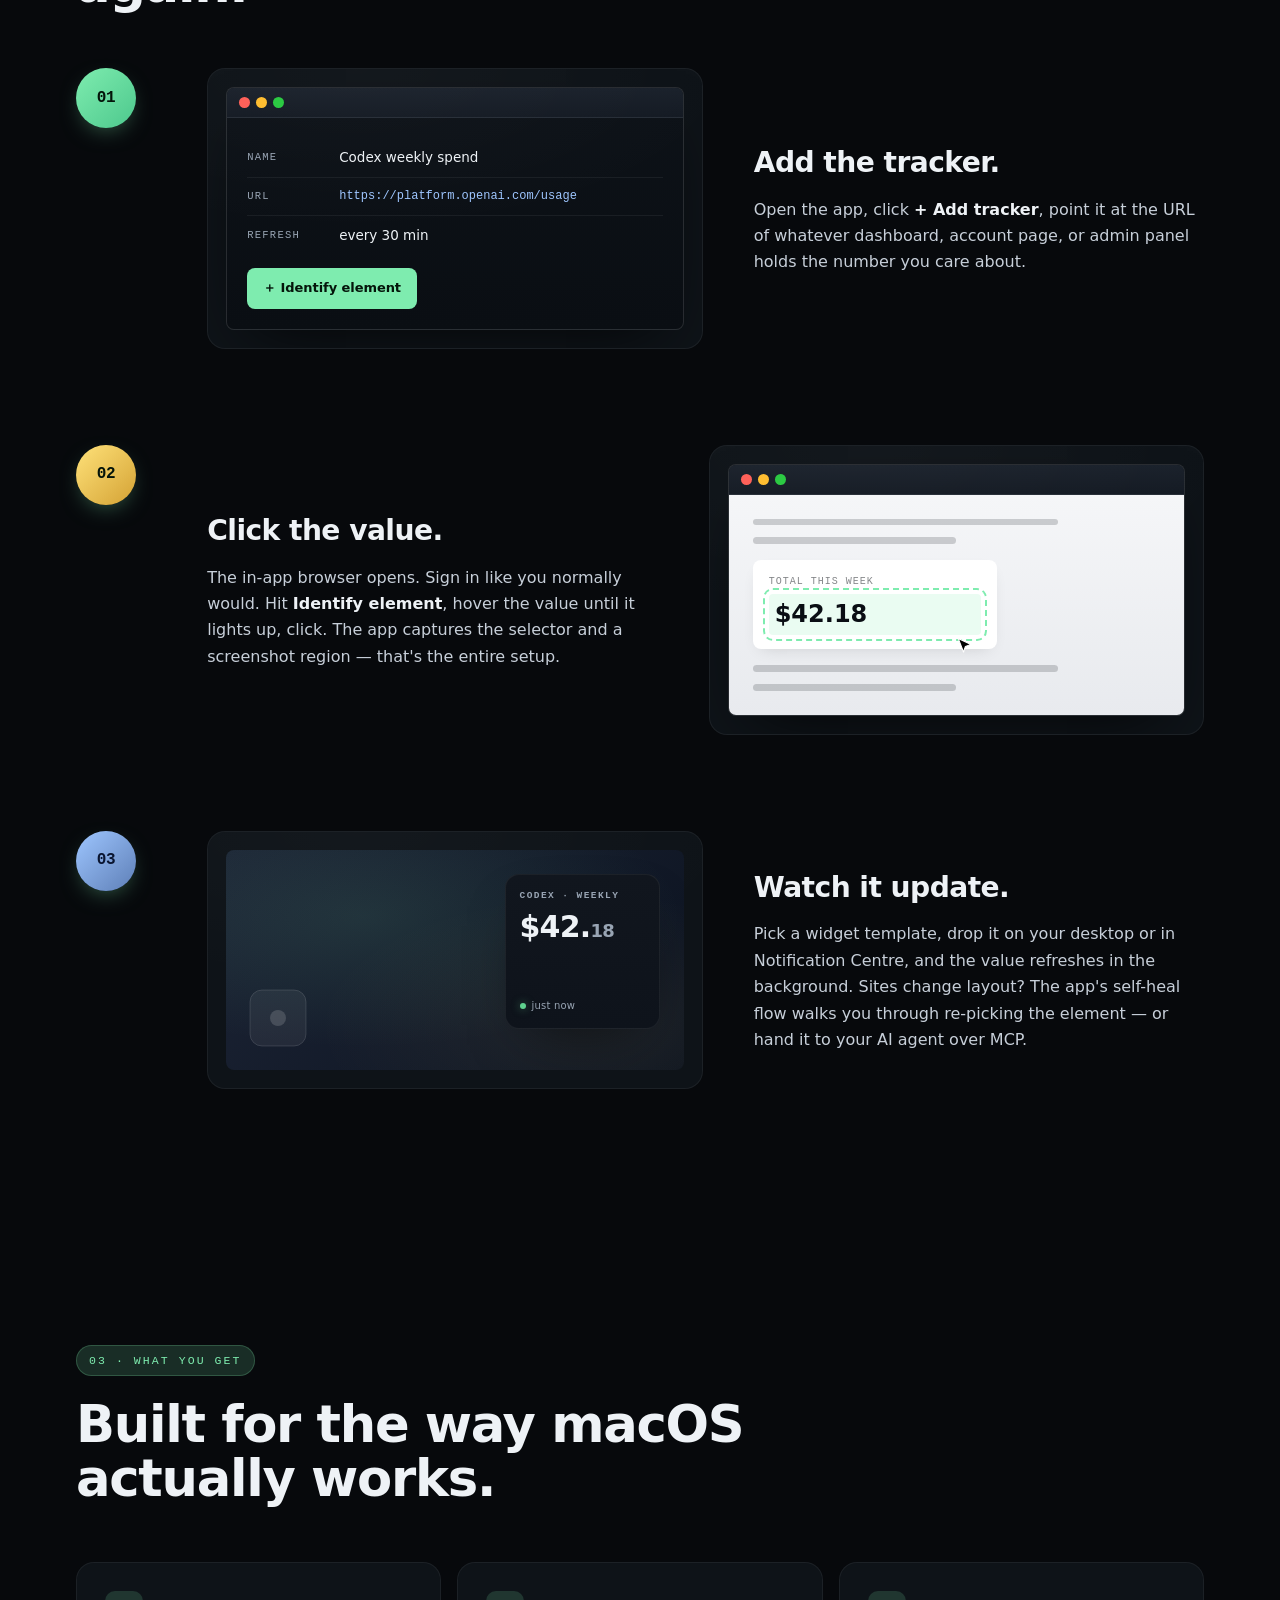
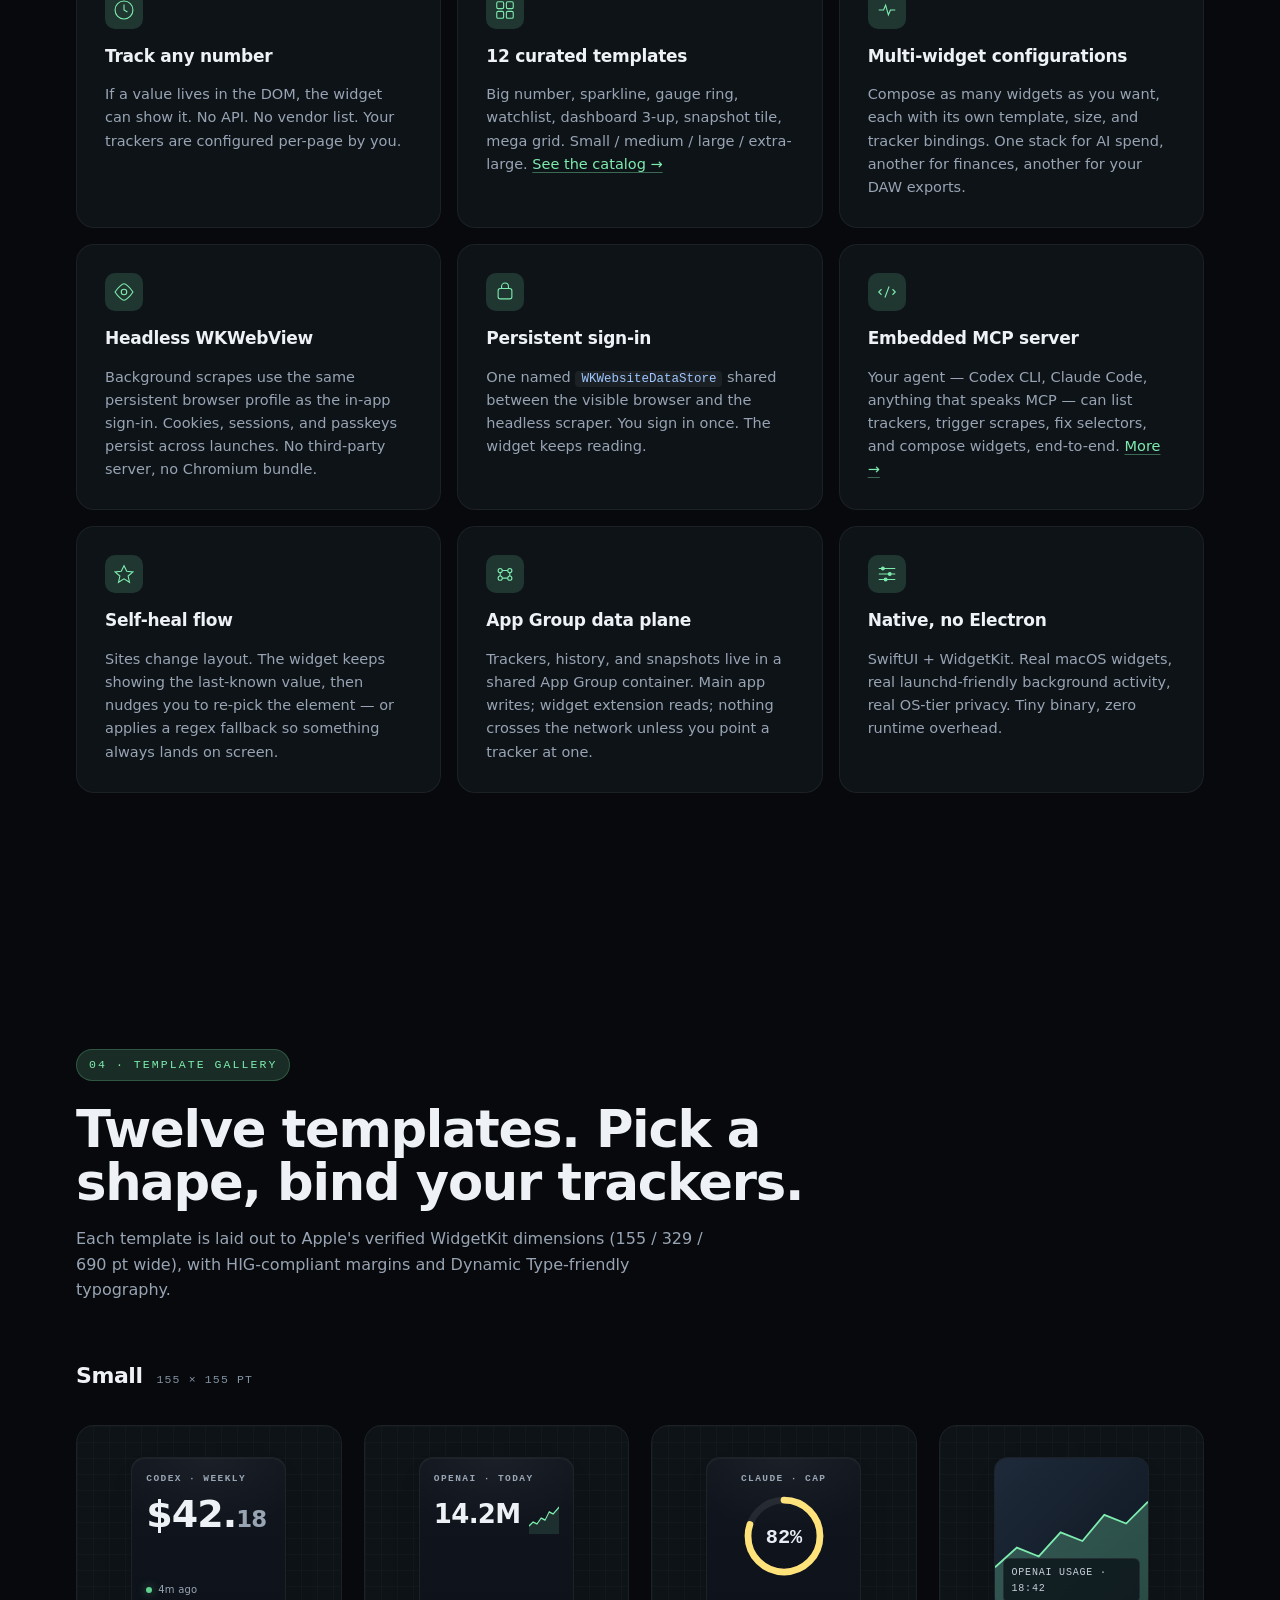
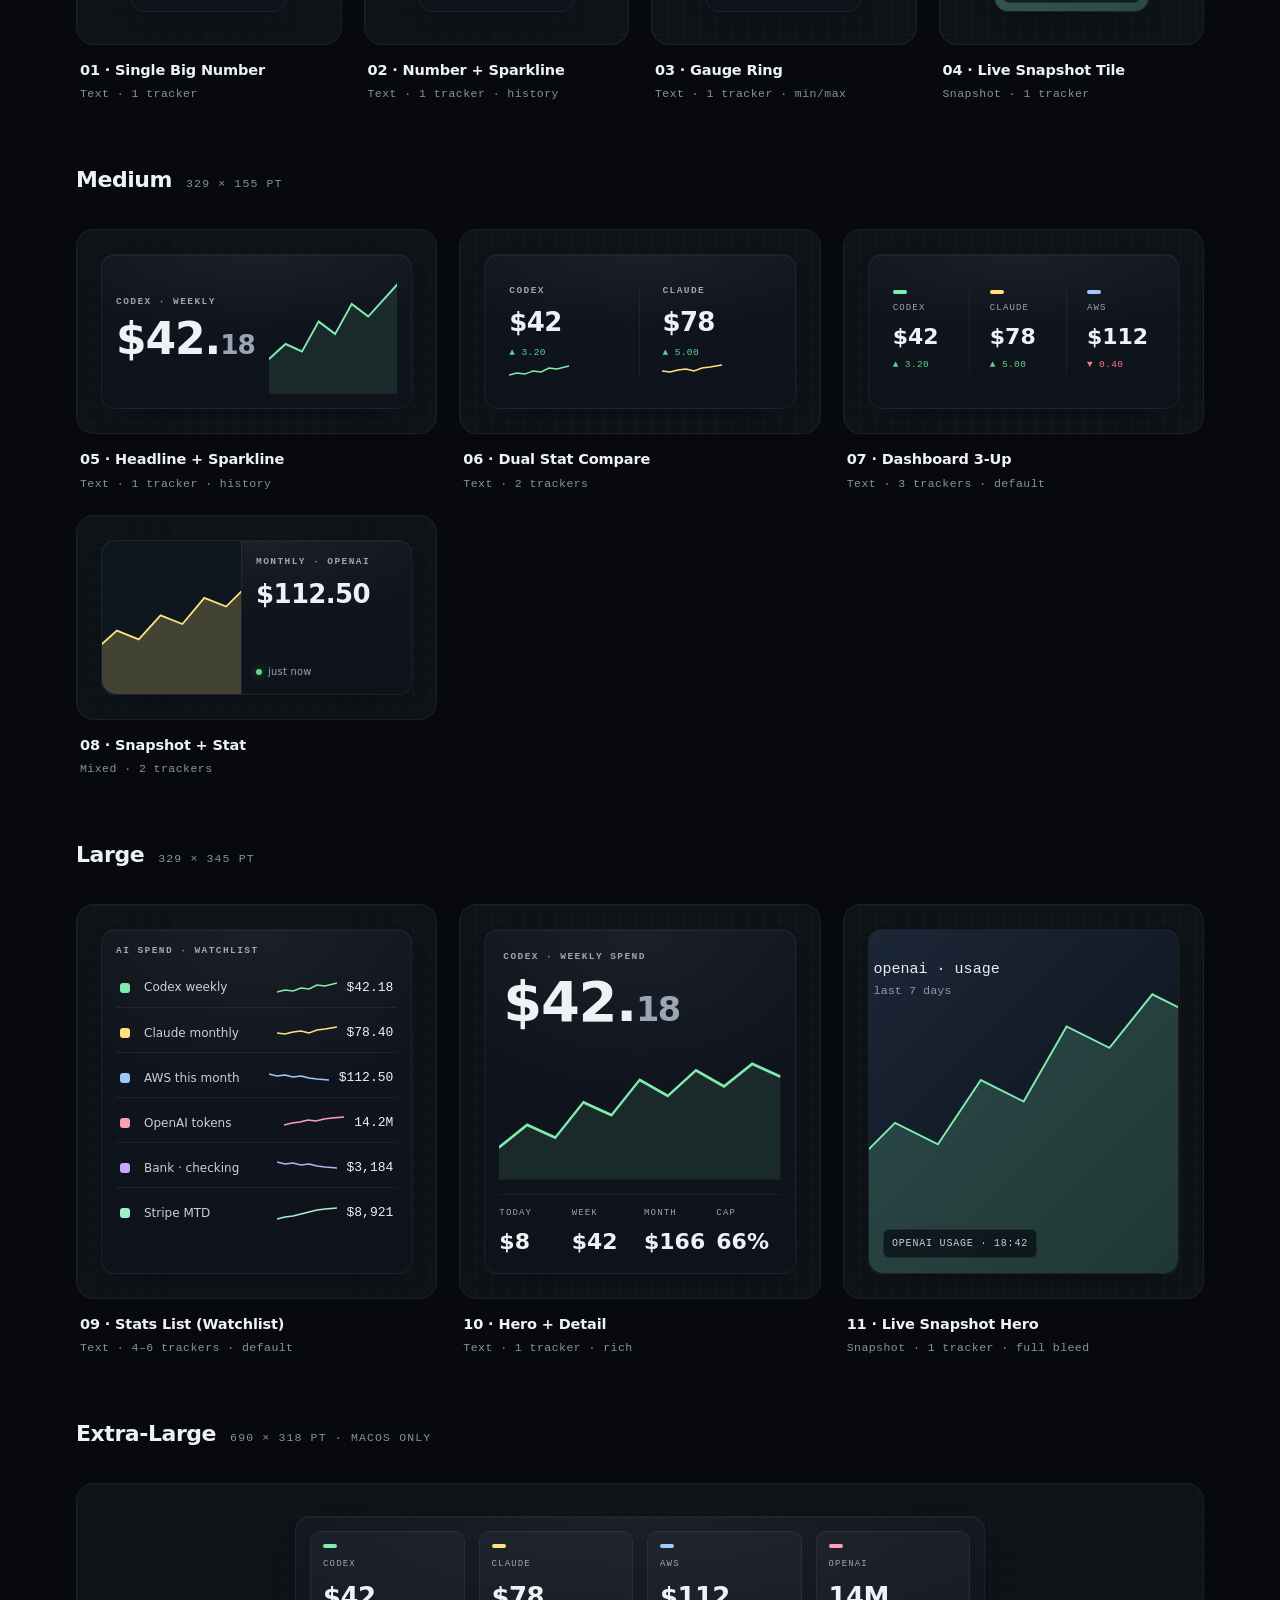
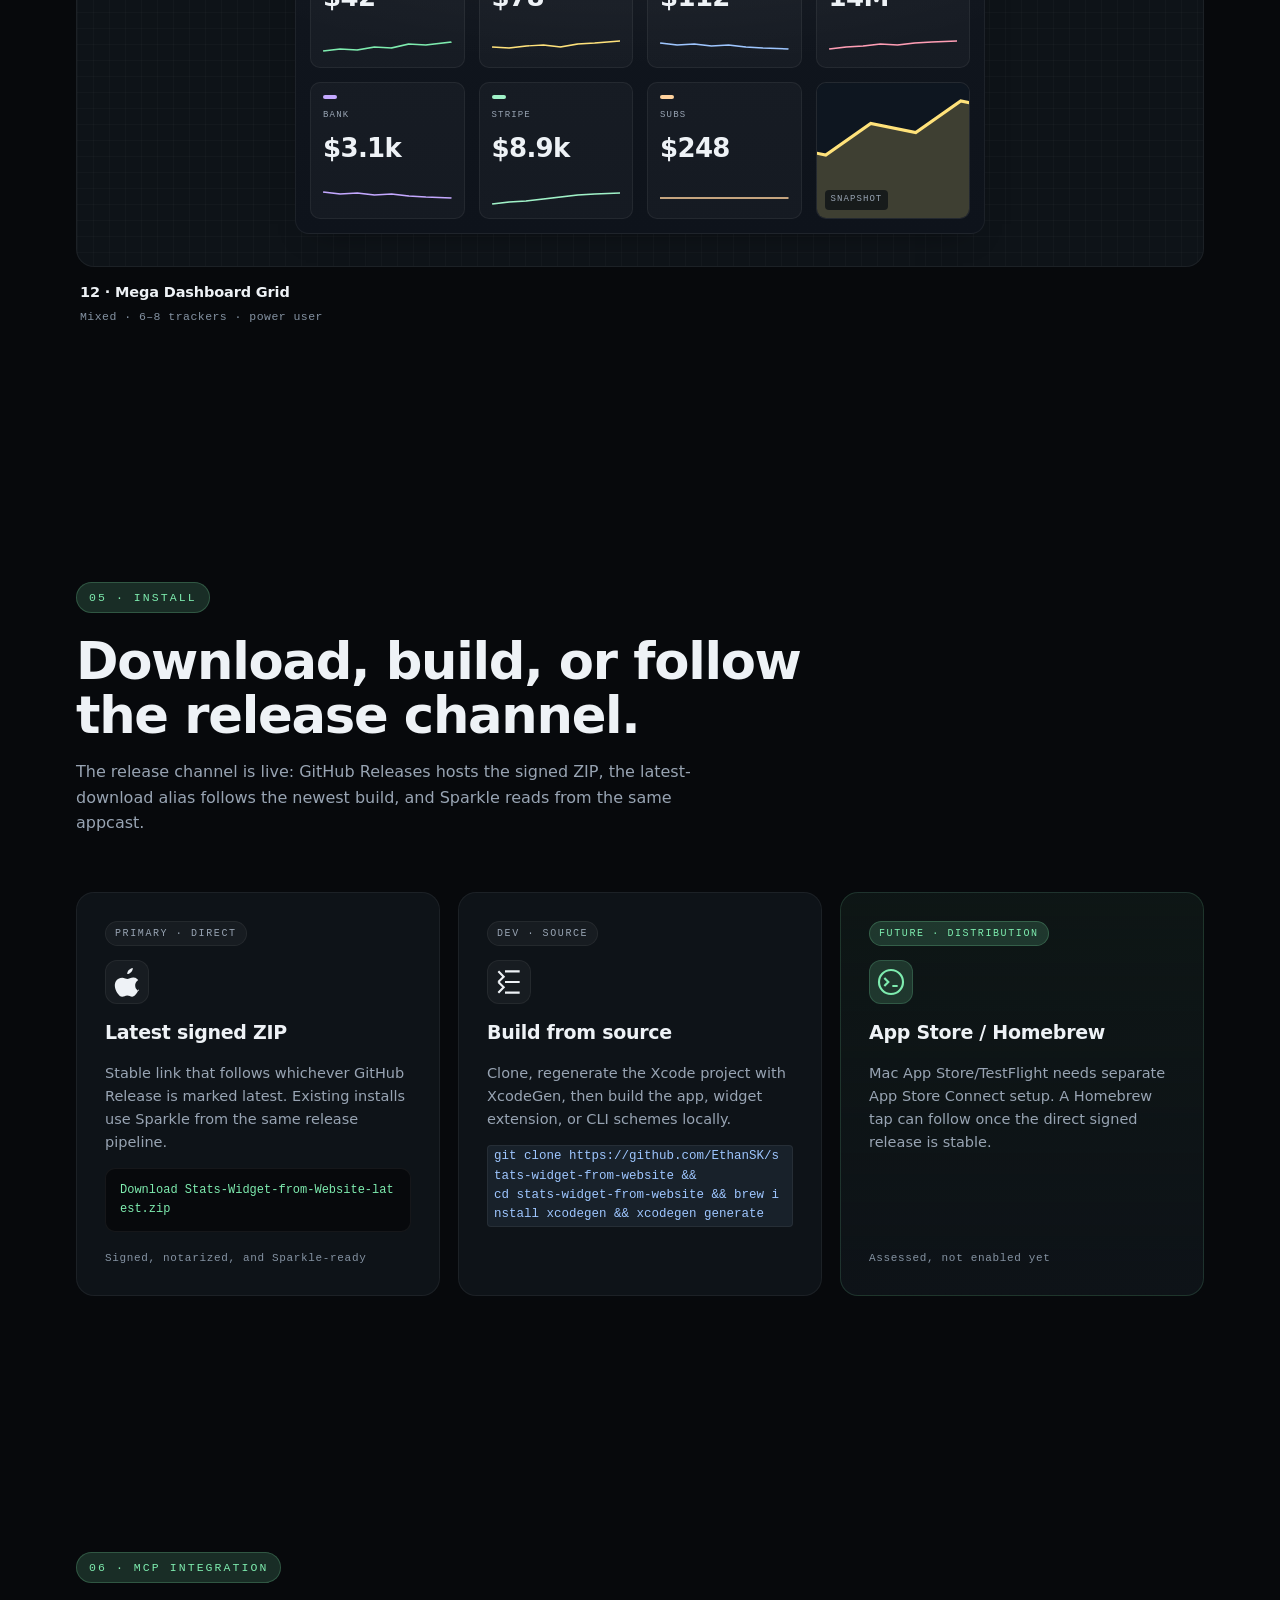
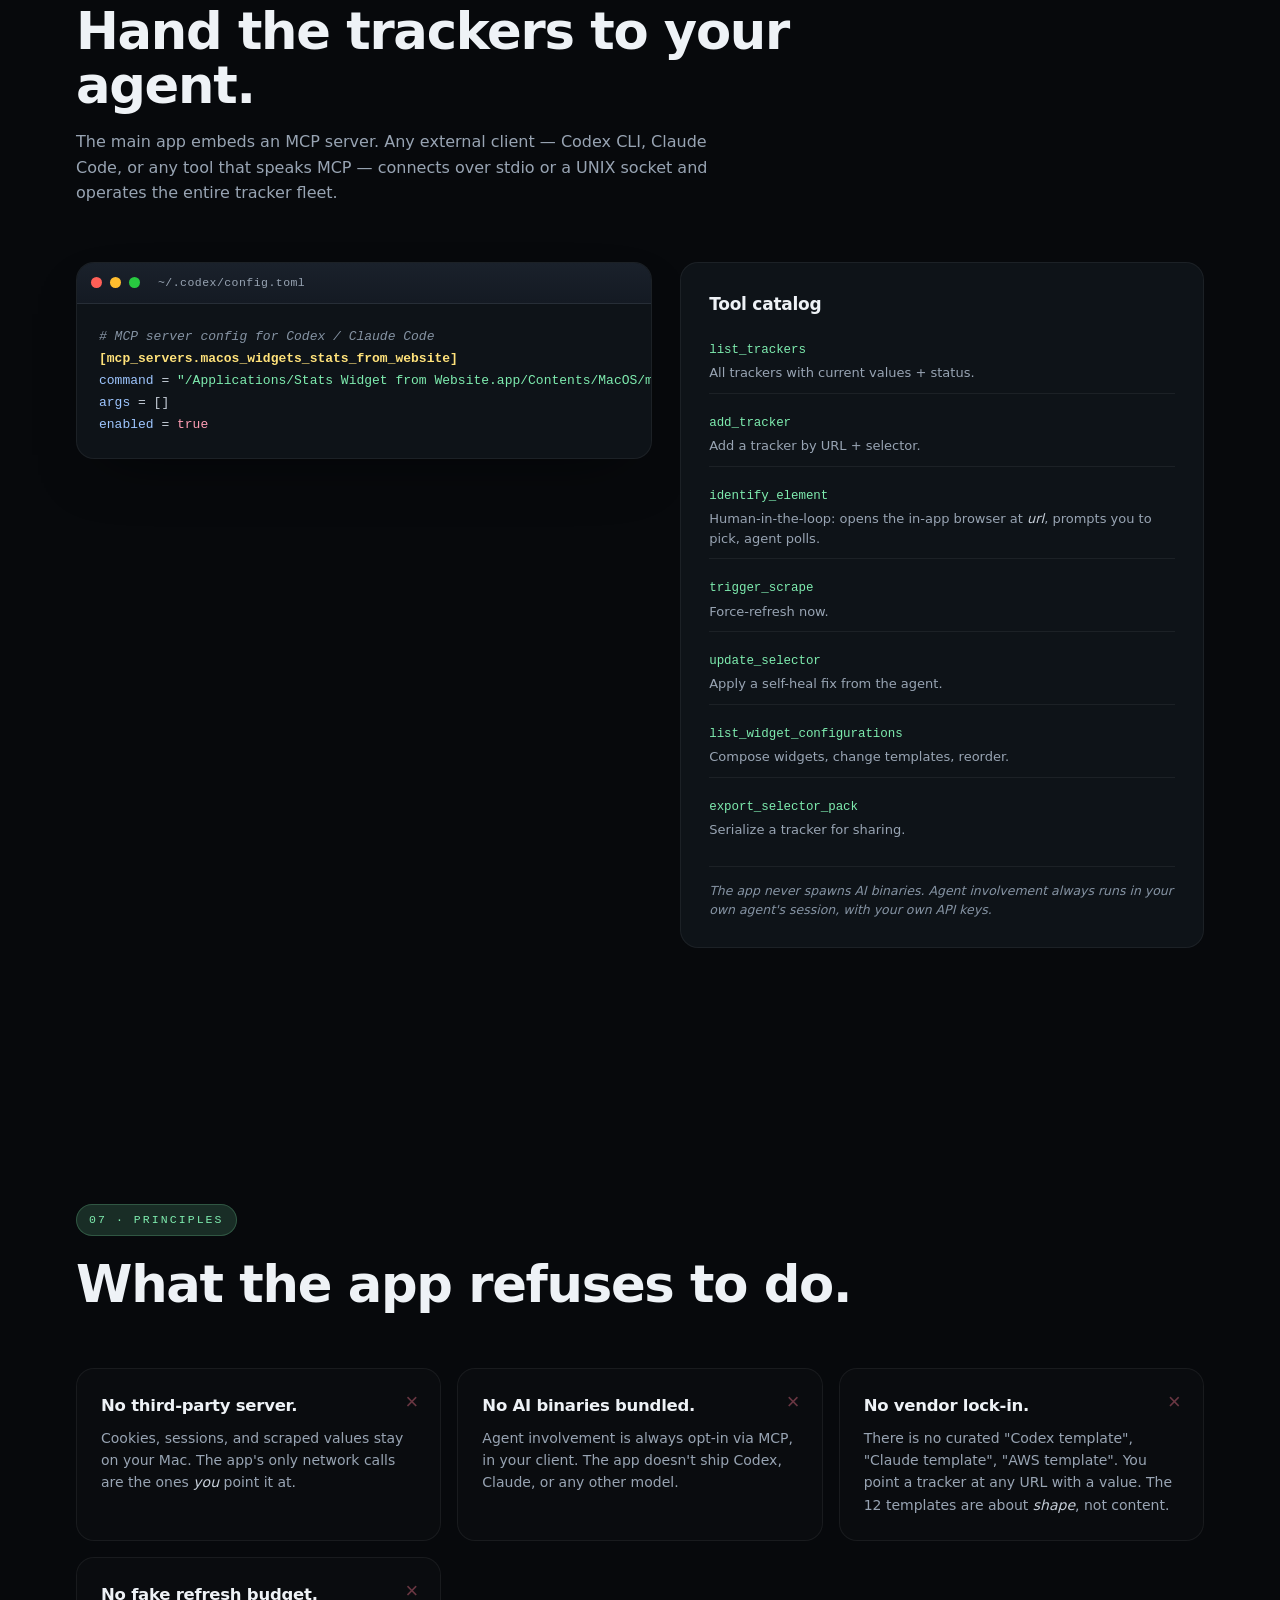
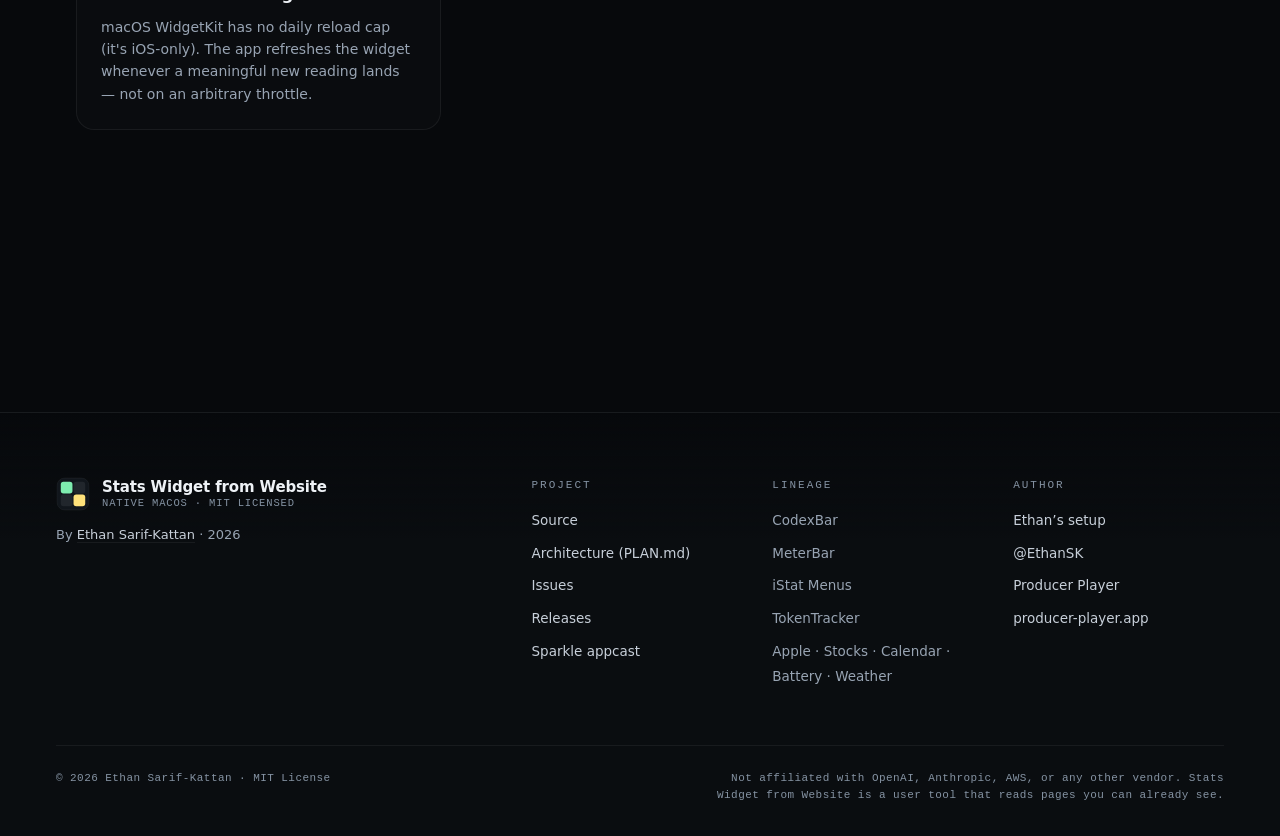
==== commit d26cf2b7: "Link Ethan’s setup from site footer" ====
--- a/index.html
+++ b/index.html
@@ -760,6 +760,7 @@
             <div>
               <h4>Author</h4>
               <ul>
+                <li><a href="https://ethansk.github.io/ethan-setup/">Ethan’s setup</a></li>
                 <li><a href="https://github.com/EthanSK" rel="noopener">@EthanSK</a></li>
                 <li><a href="https://github.com/EthanSK/producer-player" rel="noopener">Producer Player</a></li>
                 <li><a href="https://ethansk.github.io/producer-player/" rel="noopener">producer-player.app</a></li>
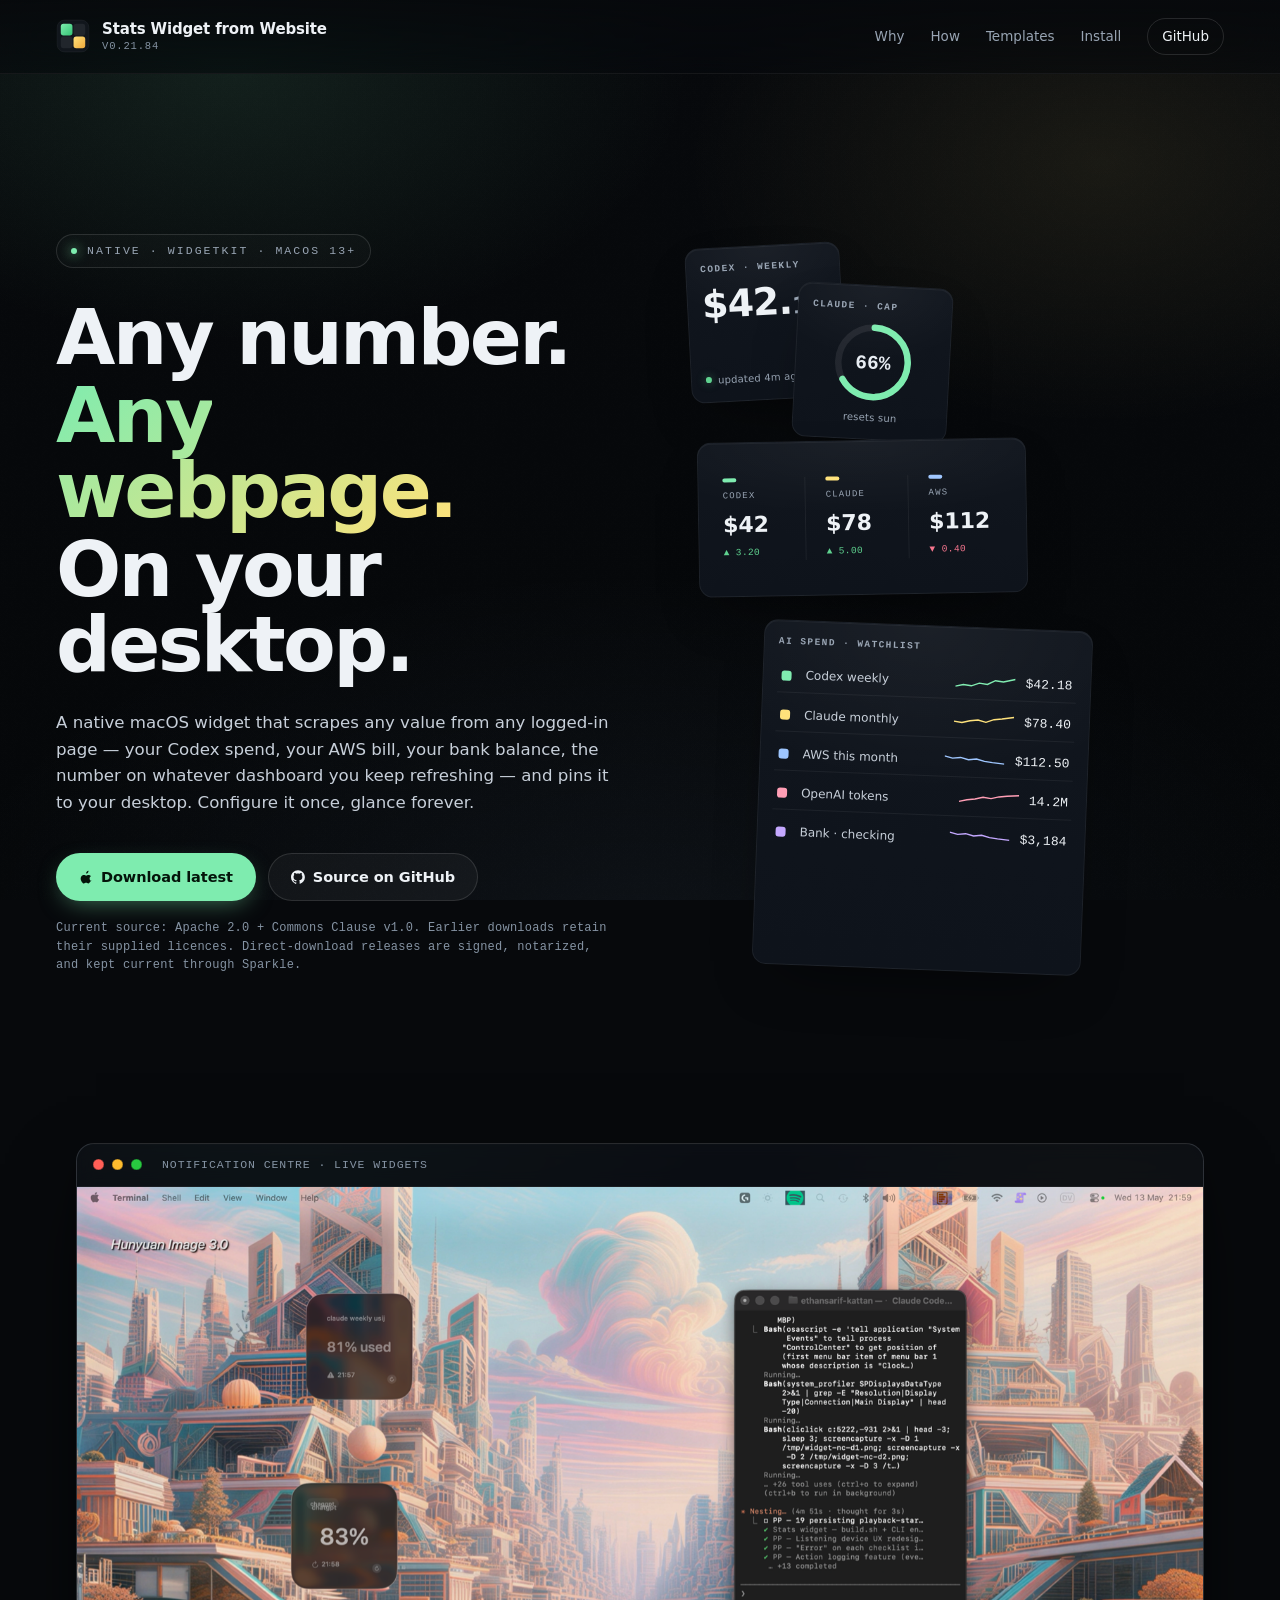
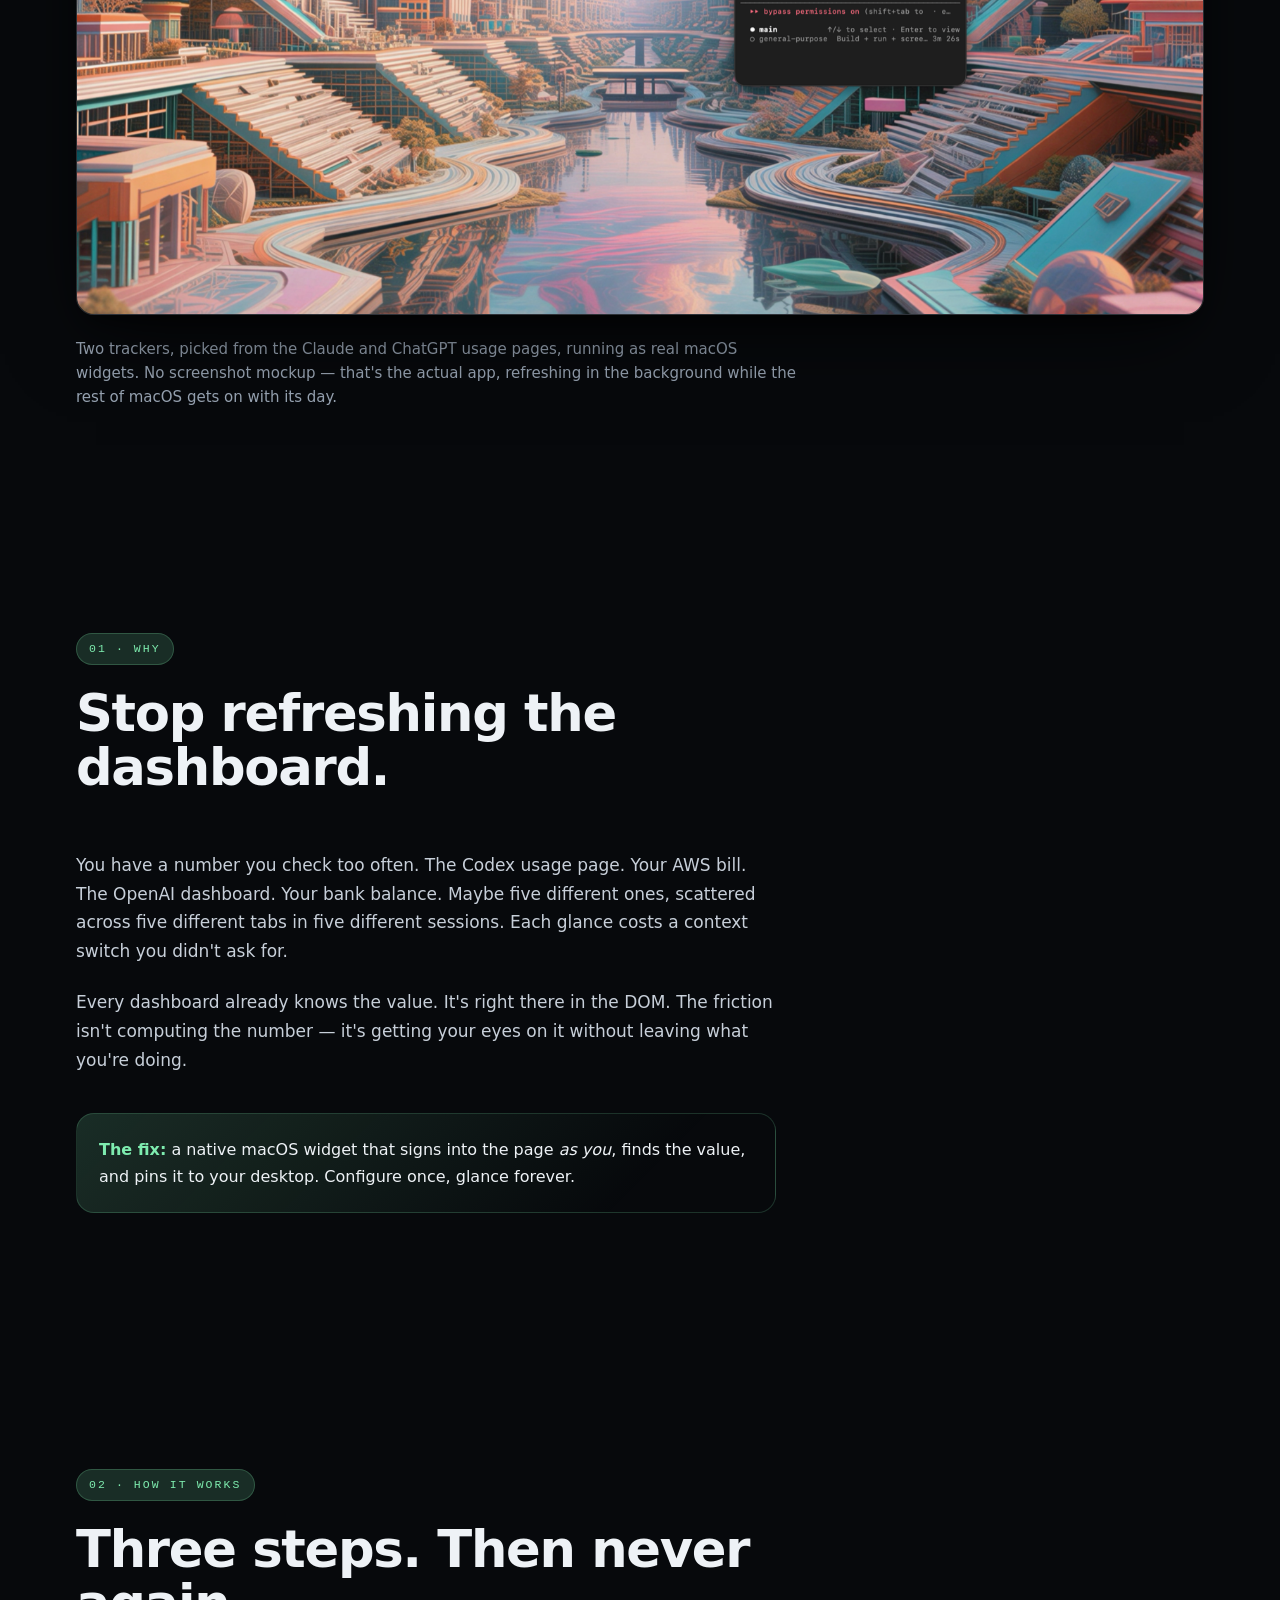
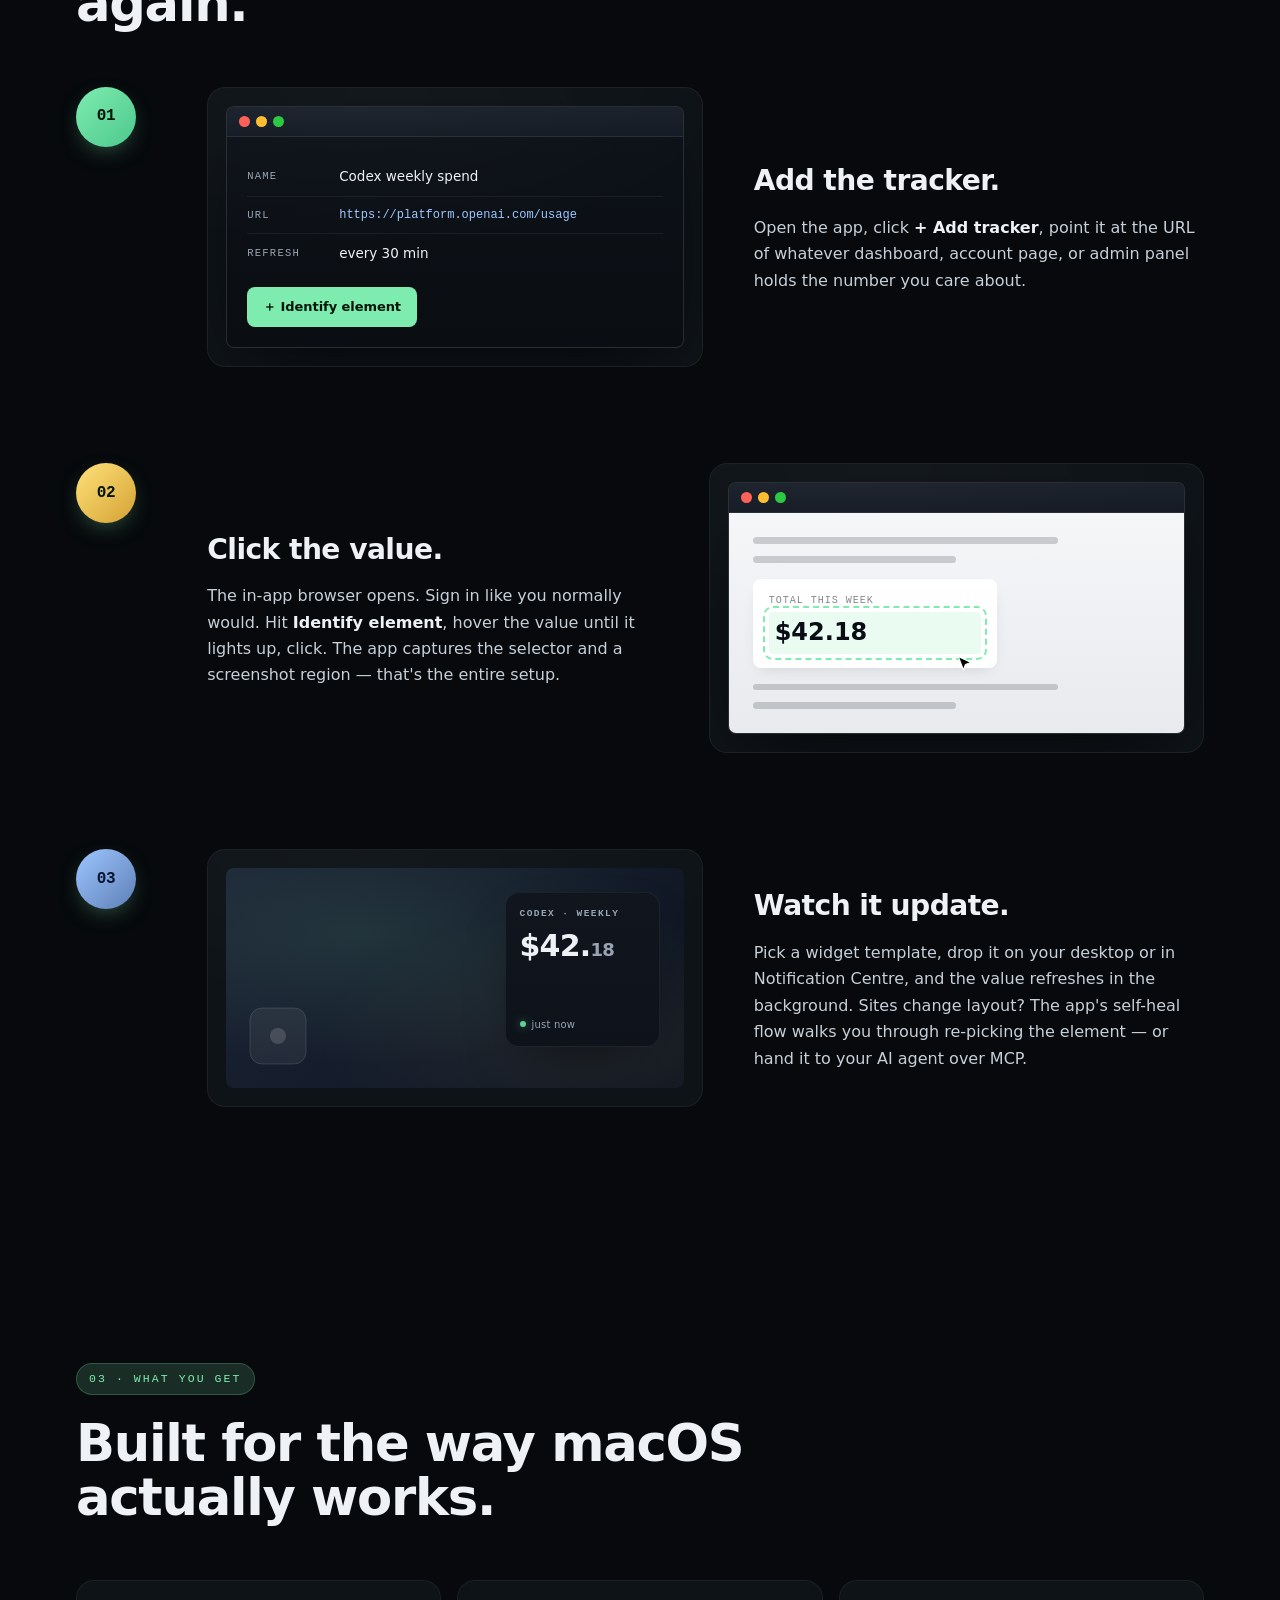
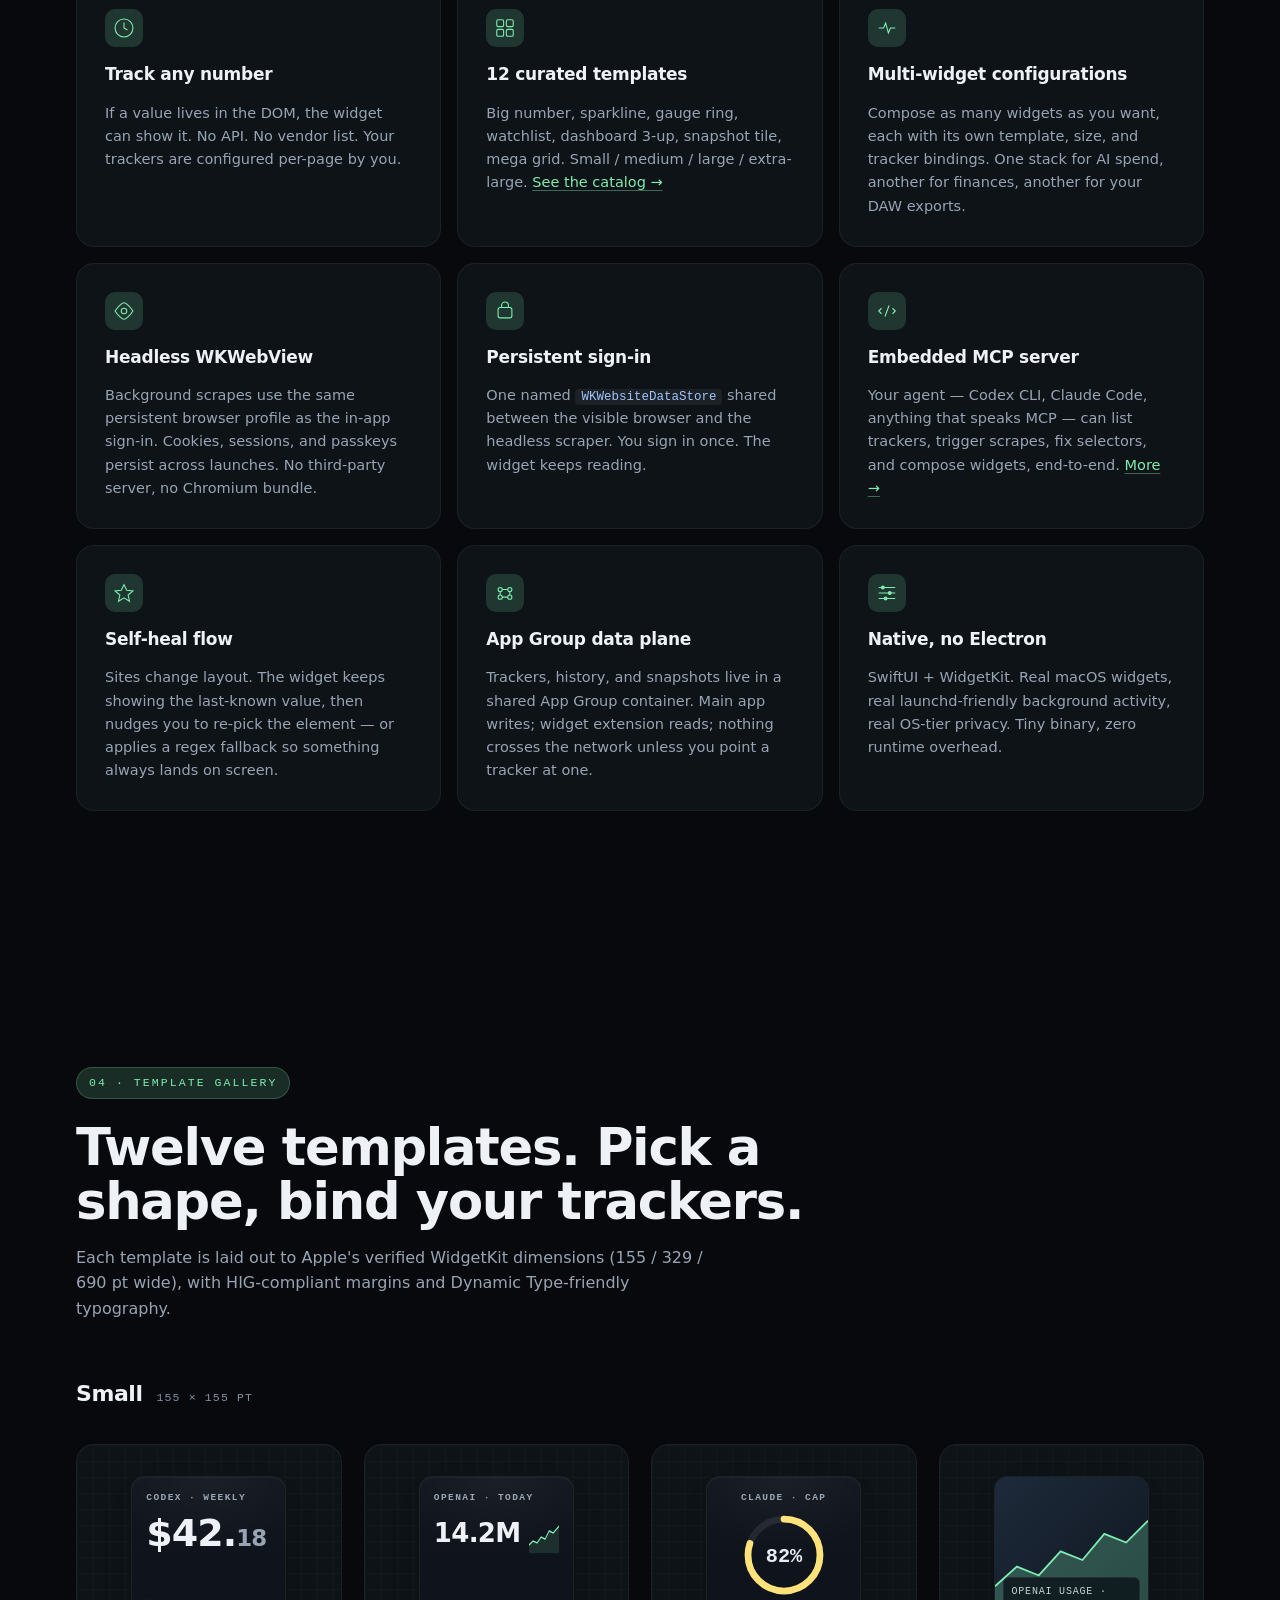
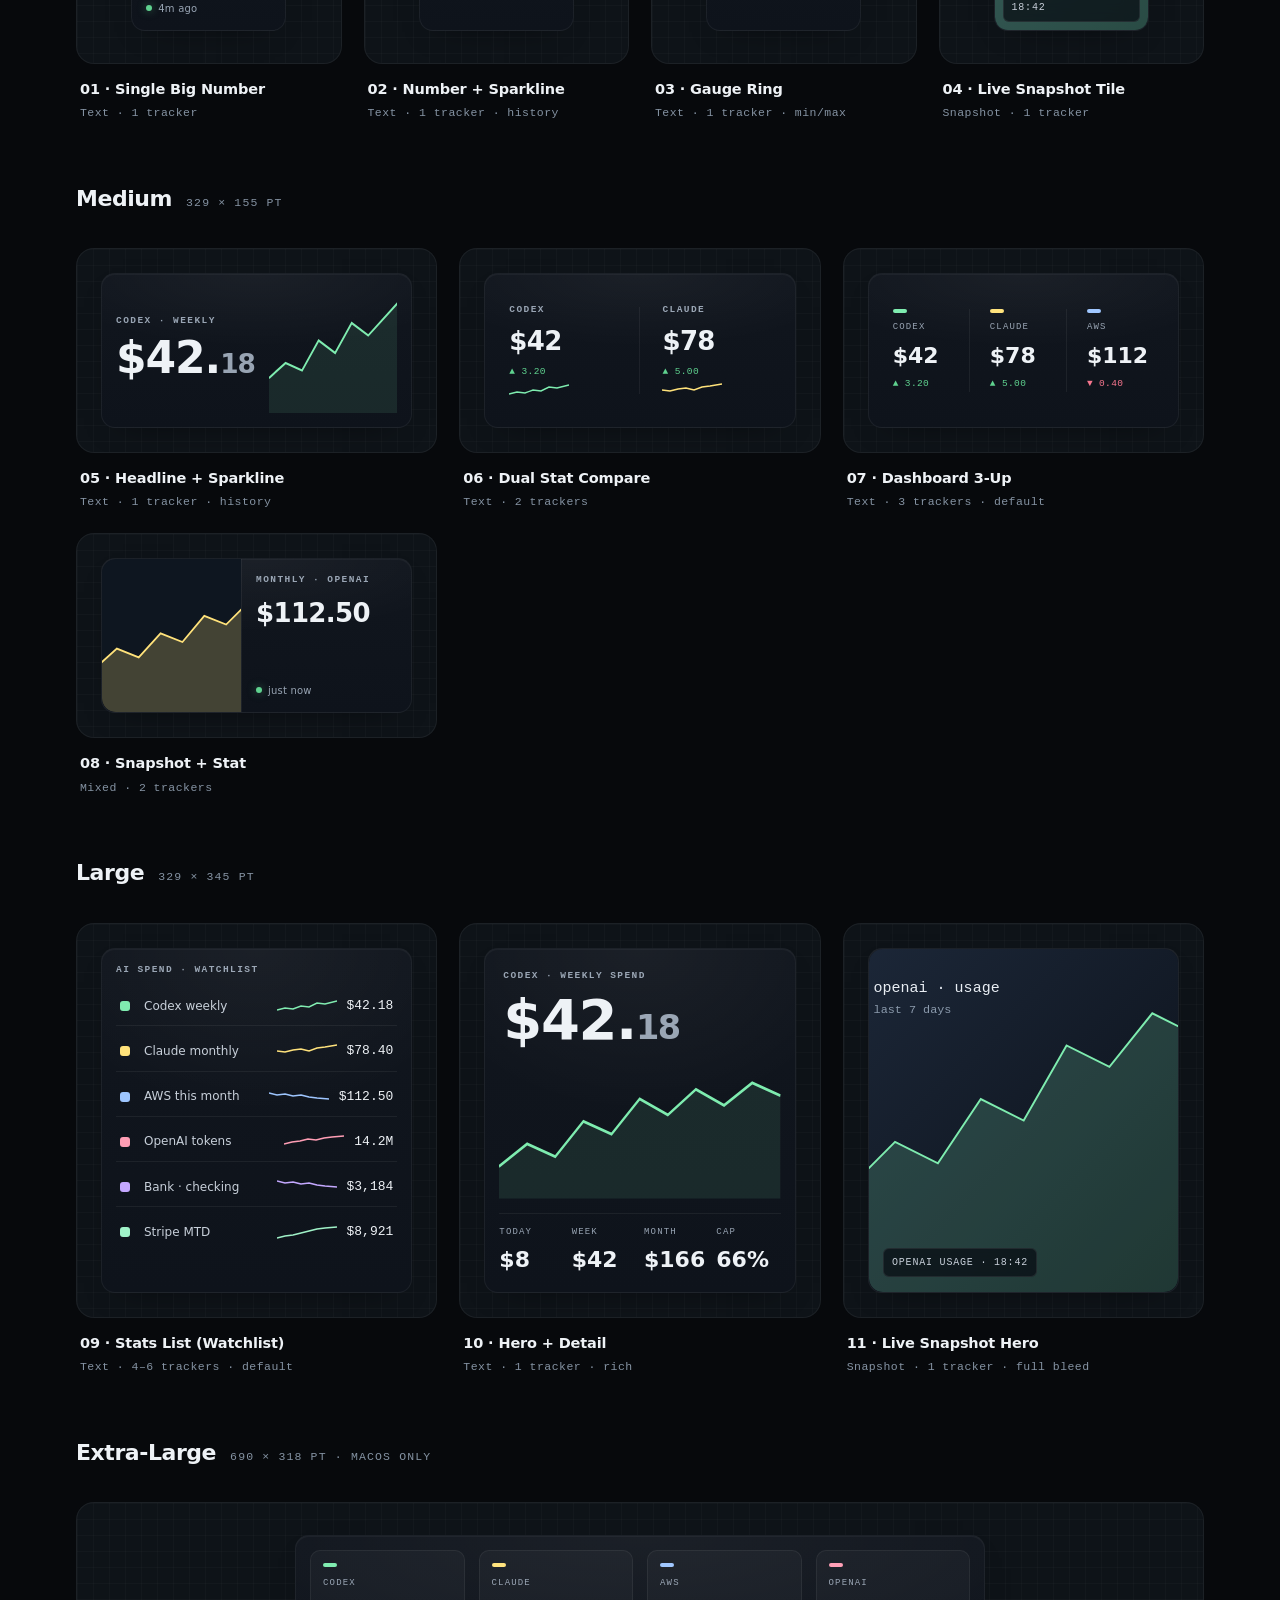
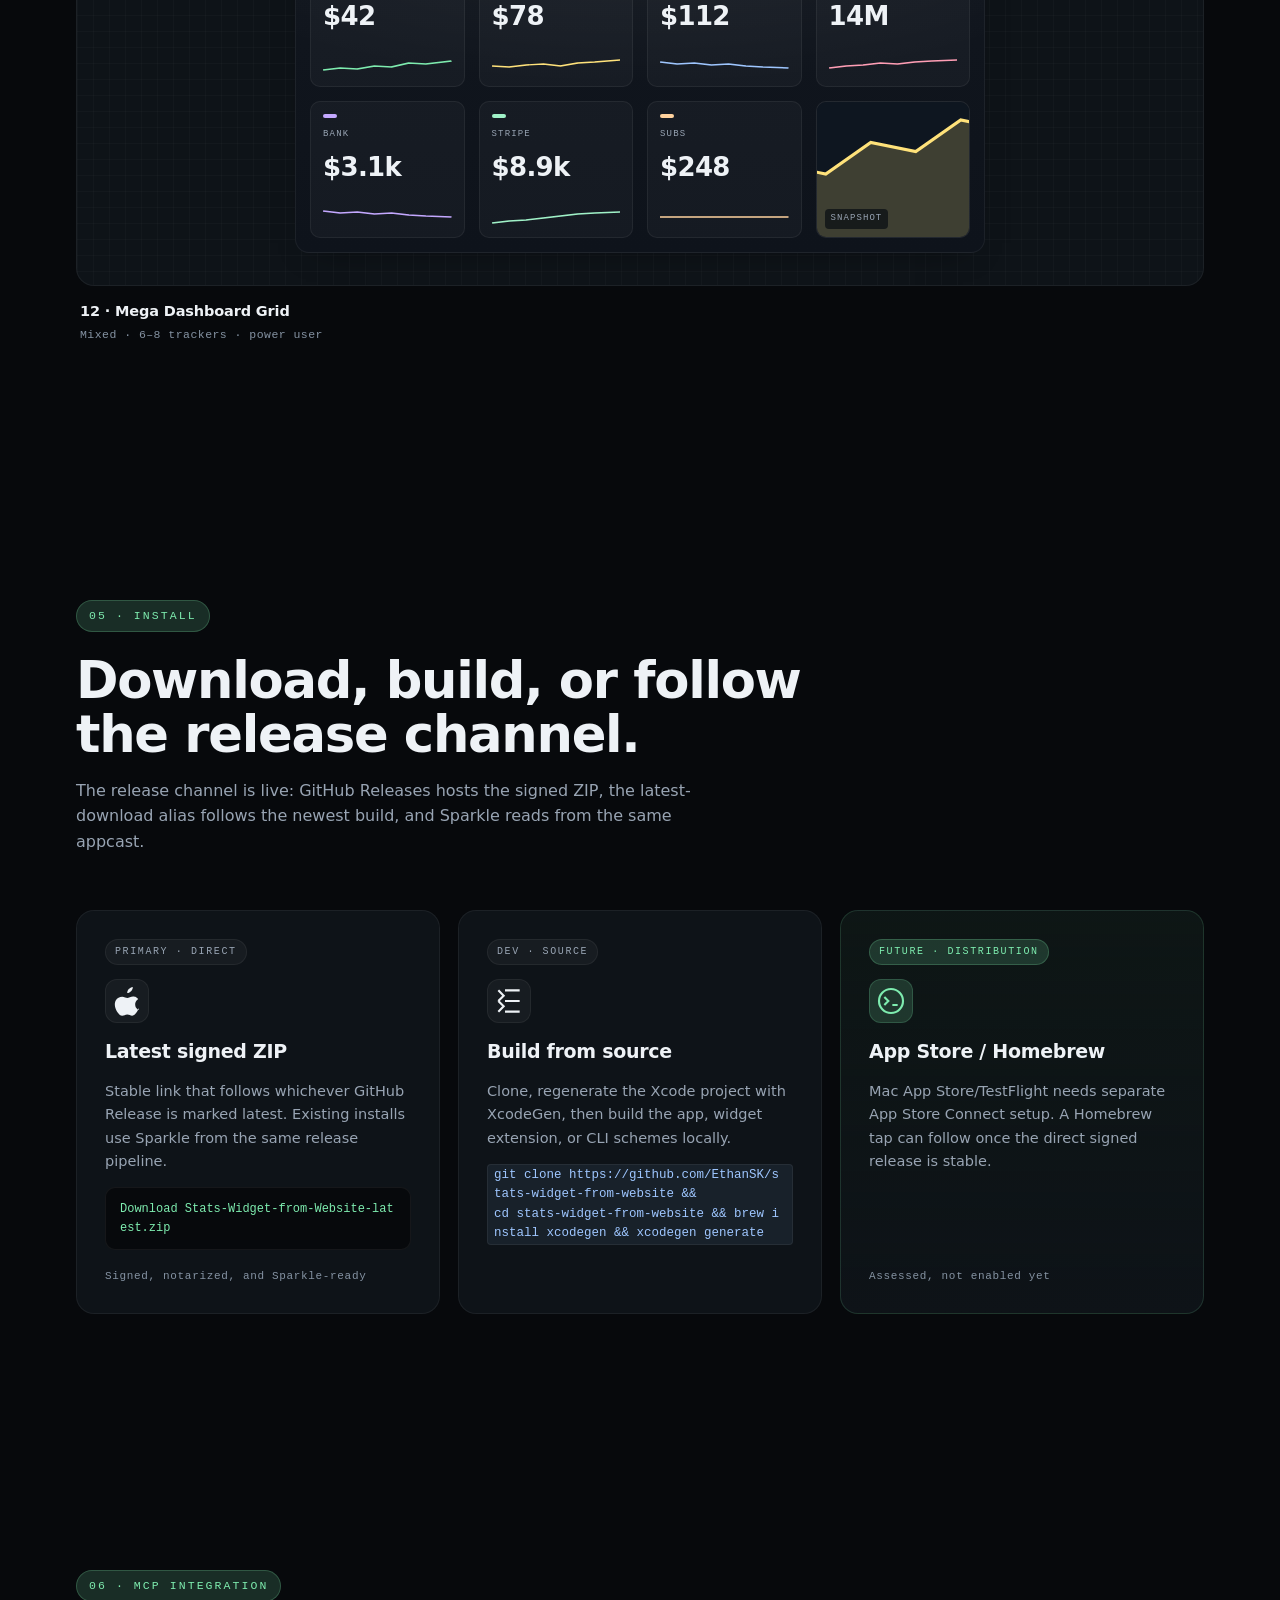
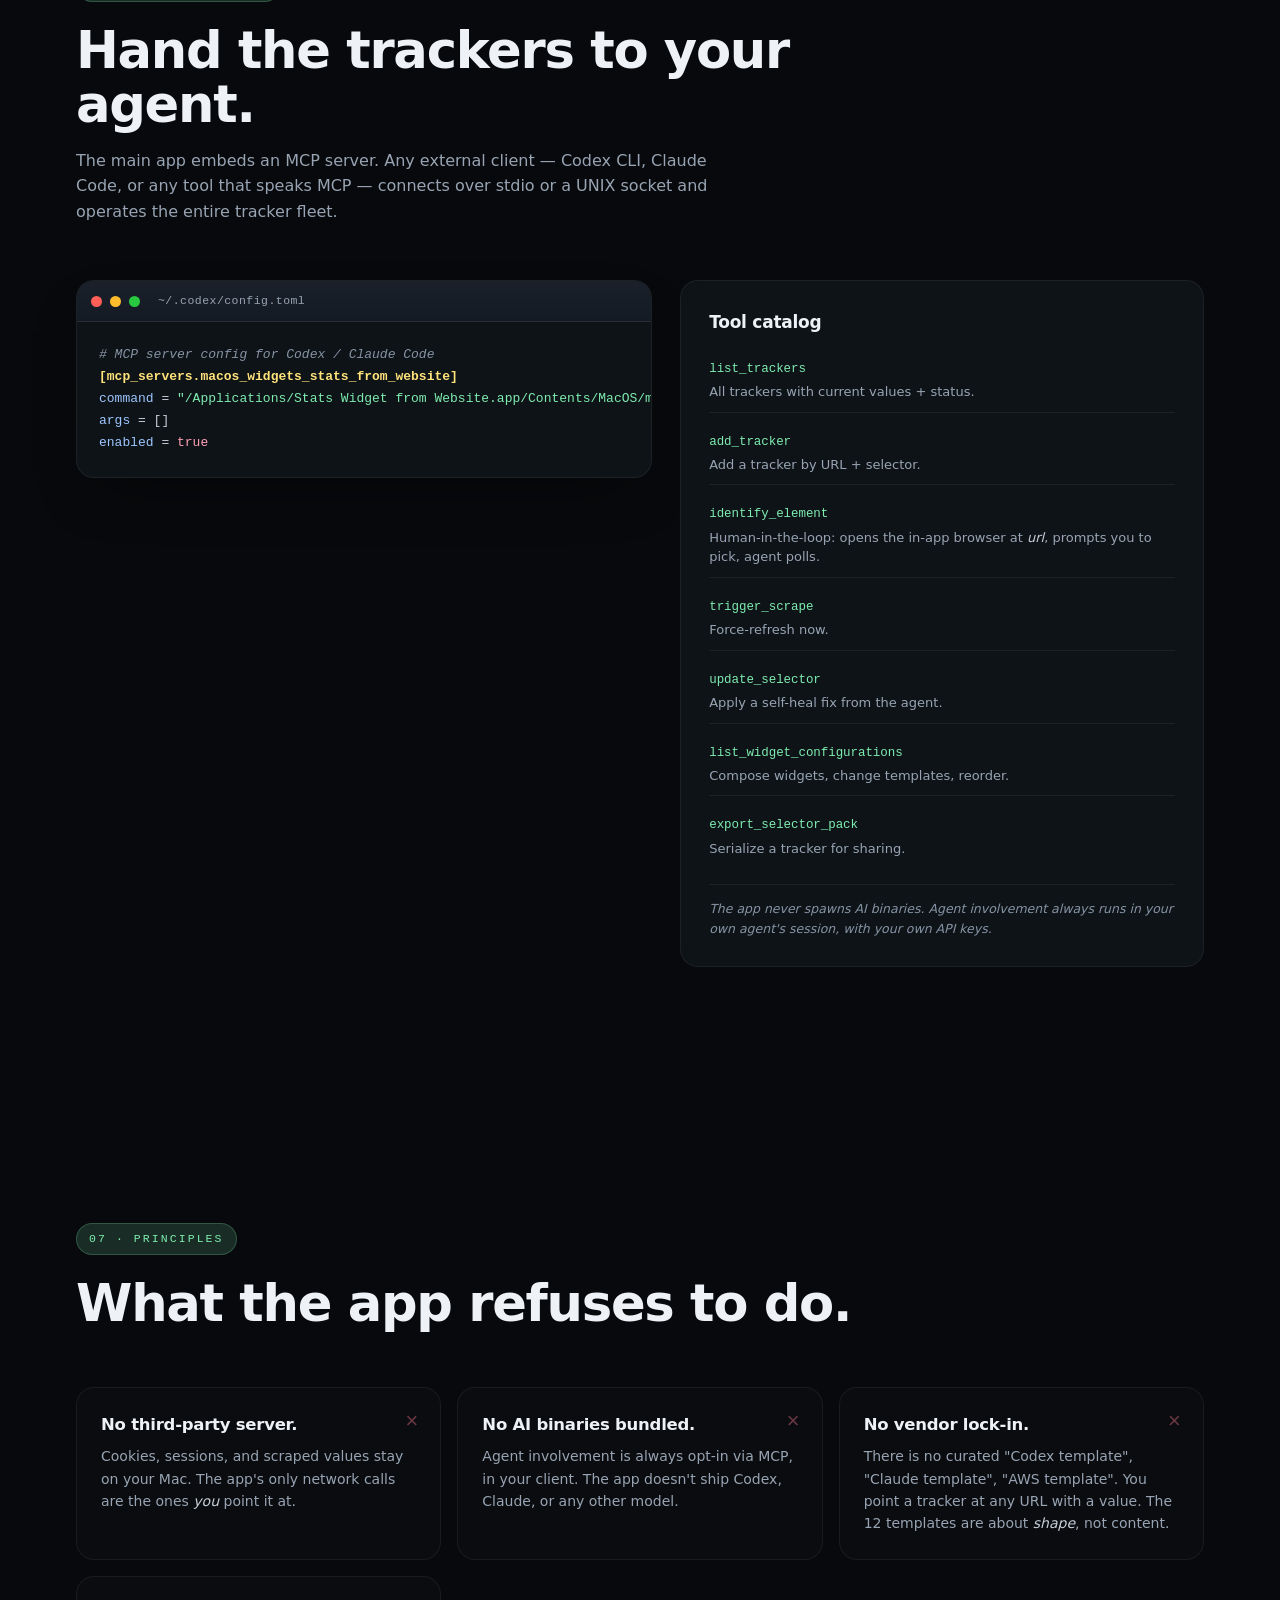
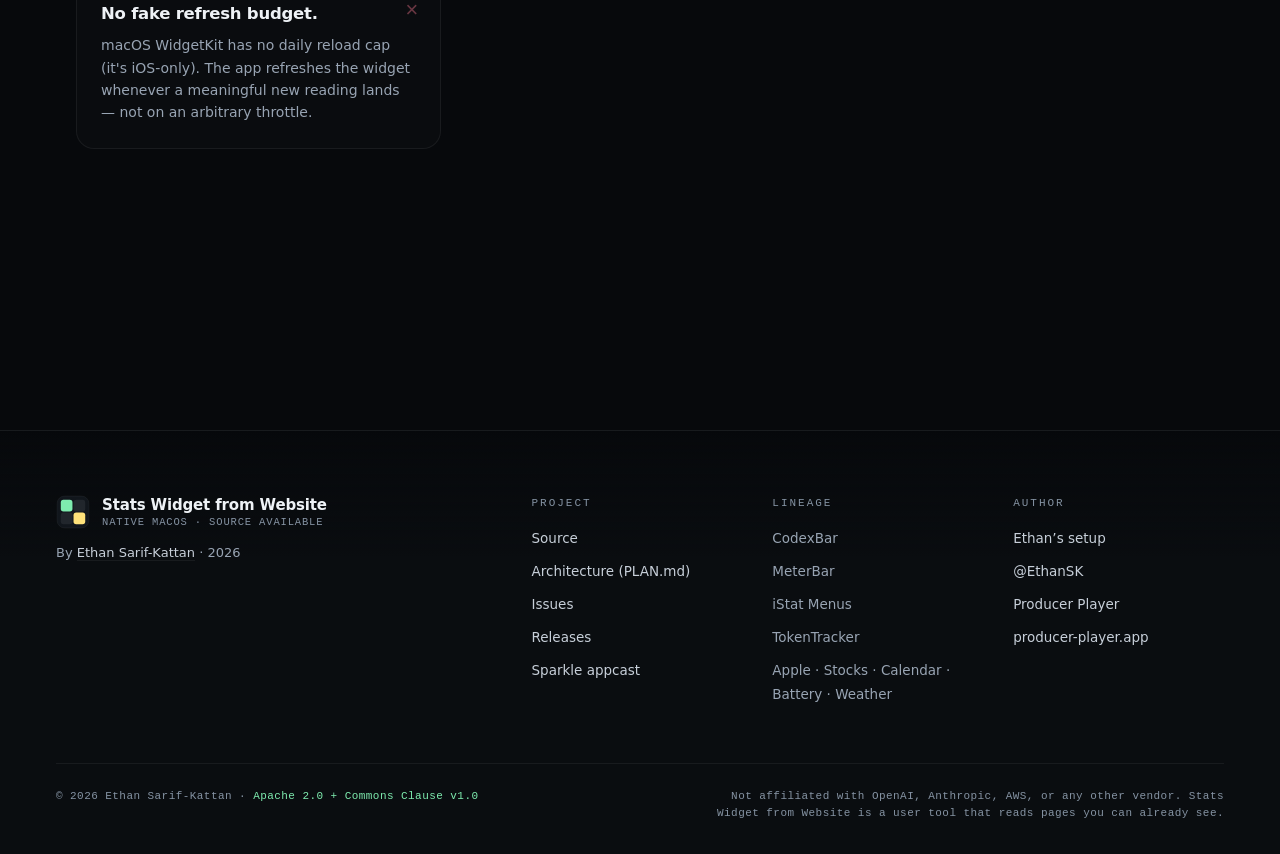
==== commit 632ab8e3: "Show current Apache and Commons Clause source licensing Replace the custom current-source offer with" ====
--- a/index.html
+++ b/index.html
@@ -41,7 +41,7 @@
         "url": "https://ethansk.github.io/stats-widget-from-website/",
         "downloadUrl": "https://github.com/EthanSK/stats-widget-from-website/releases/latest/download/Stats-Widget-from-Website-latest.zip",
         "sameAs": "https://github.com/EthanSK/stats-widget-from-website",
-        "license": "https://opensource.org/license/mit"
+        "license": "https://github.com/EthanSK/stats-widget-from-website/blob/main/LICENSE"
       }
     </script>
   </head>
@@ -108,7 +108,7 @@
               Source on GitHub
             </a>
           </div>
-          <p class="hero-note">MIT-licensed. Direct-download releases are signed, notarized, and kept current through Sparkle.</p>
+          <p class="hero-note">Current source: Apache 2.0 + Commons Clause v1.0. Earlier downloads retain their supplied licences. Direct-download releases are signed, notarized, and kept current through Sparkle.</p>
         </div>
 
         <!-- Hero composition: floating widget tiles -->
@@ -730,7 +730,7 @@
               </svg>
               <span class="brand-words">
                 <span class="brand-name">Stats Widget from Website</span>
-                <span class="brand-sub">Native macOS · MIT licensed</span>
+                <span class="brand-sub">Native macOS · Source available</span>
               </span>
             </a>
             <p class="footer-by">By <a href="https://github.com/EthanSK" rel="noopener">Ethan Sarif-Kattan</a> · 2026</p>
@@ -770,7 +770,7 @@
         </div>
 
         <div class="footer-bottom">
-          <span>© 2026 Ethan Sarif-Kattan · MIT License</span>
+          <span>© 2026 Ethan Sarif-Kattan · <a href="https://github.com/EthanSK/stats-widget-from-website/blob/main/LICENSE">Apache 2.0 + Commons Clause v1.0</a></span>
           <span class="footer-disclaimer">Not affiliated with OpenAI, Anthropic, AWS, or any other vendor. Stats Widget from Website is a user tool that reads pages you can already see.</span>
         </div>
       </footer>
